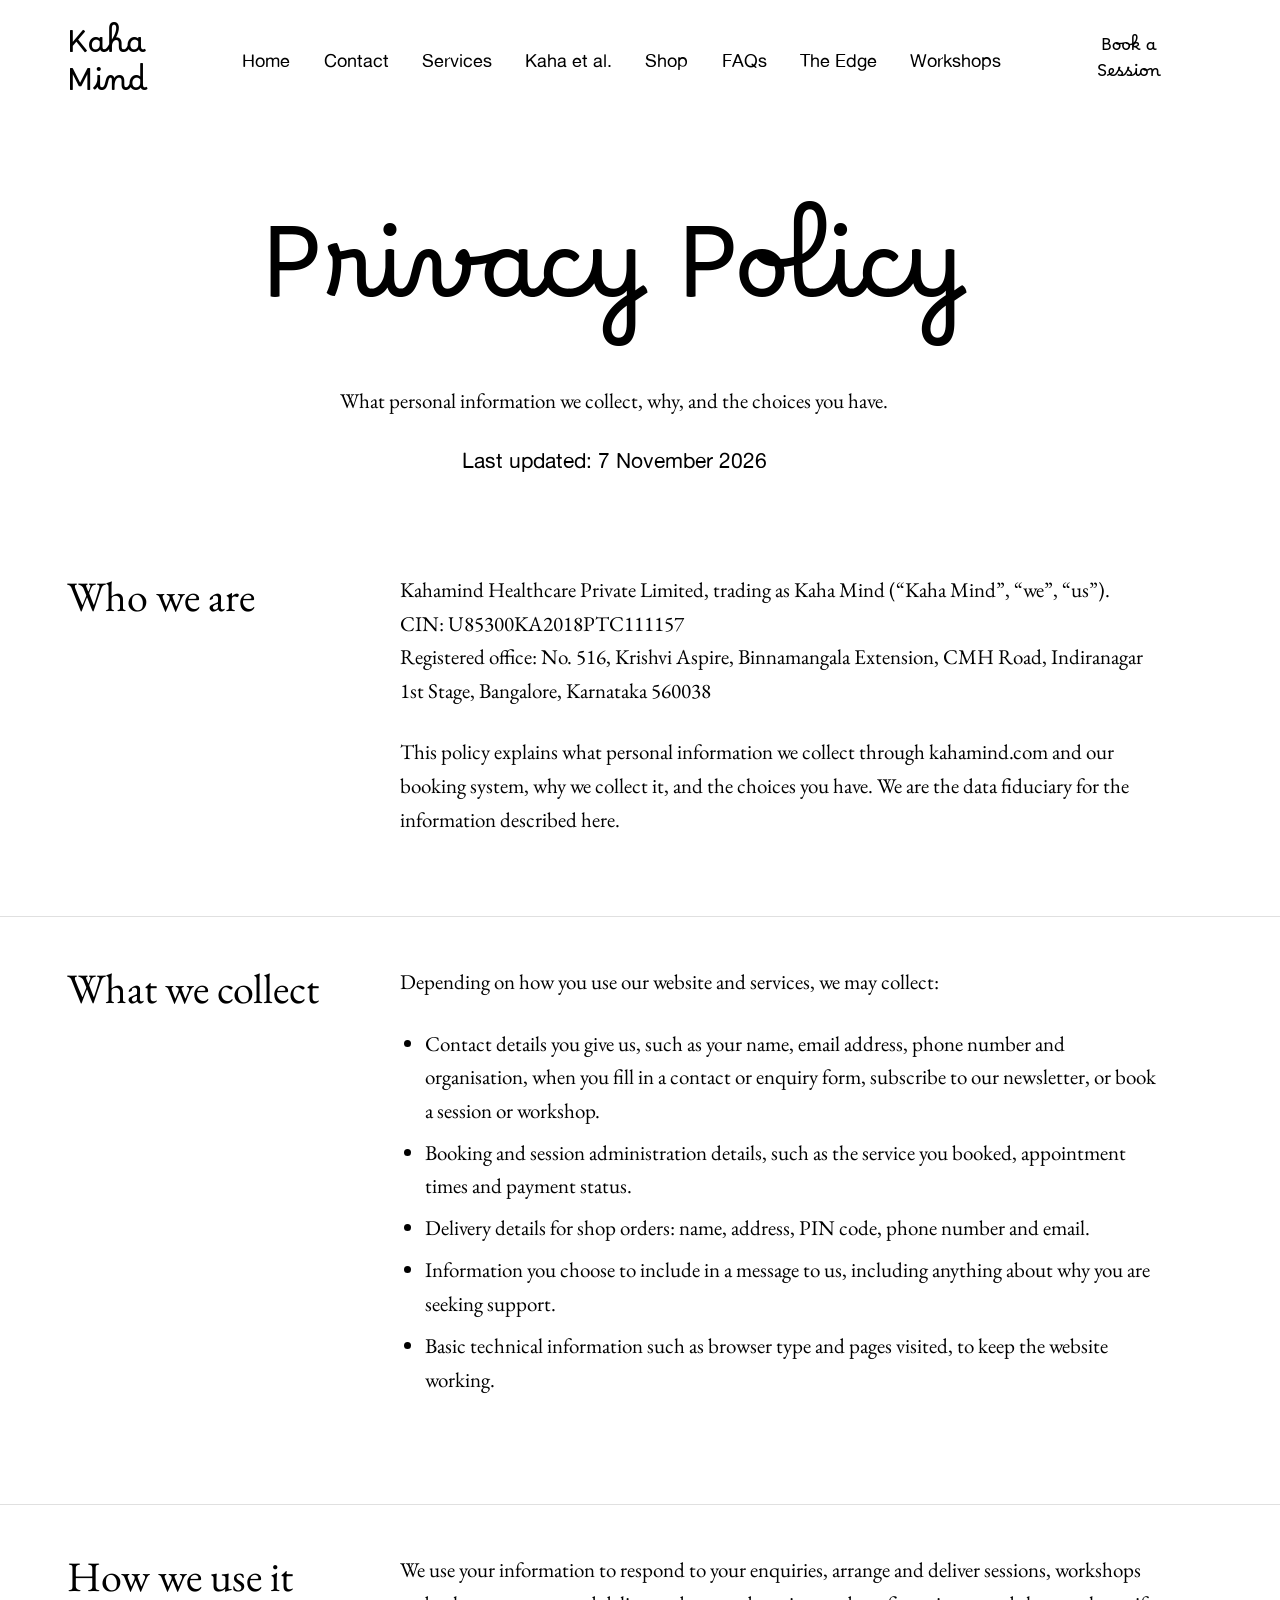
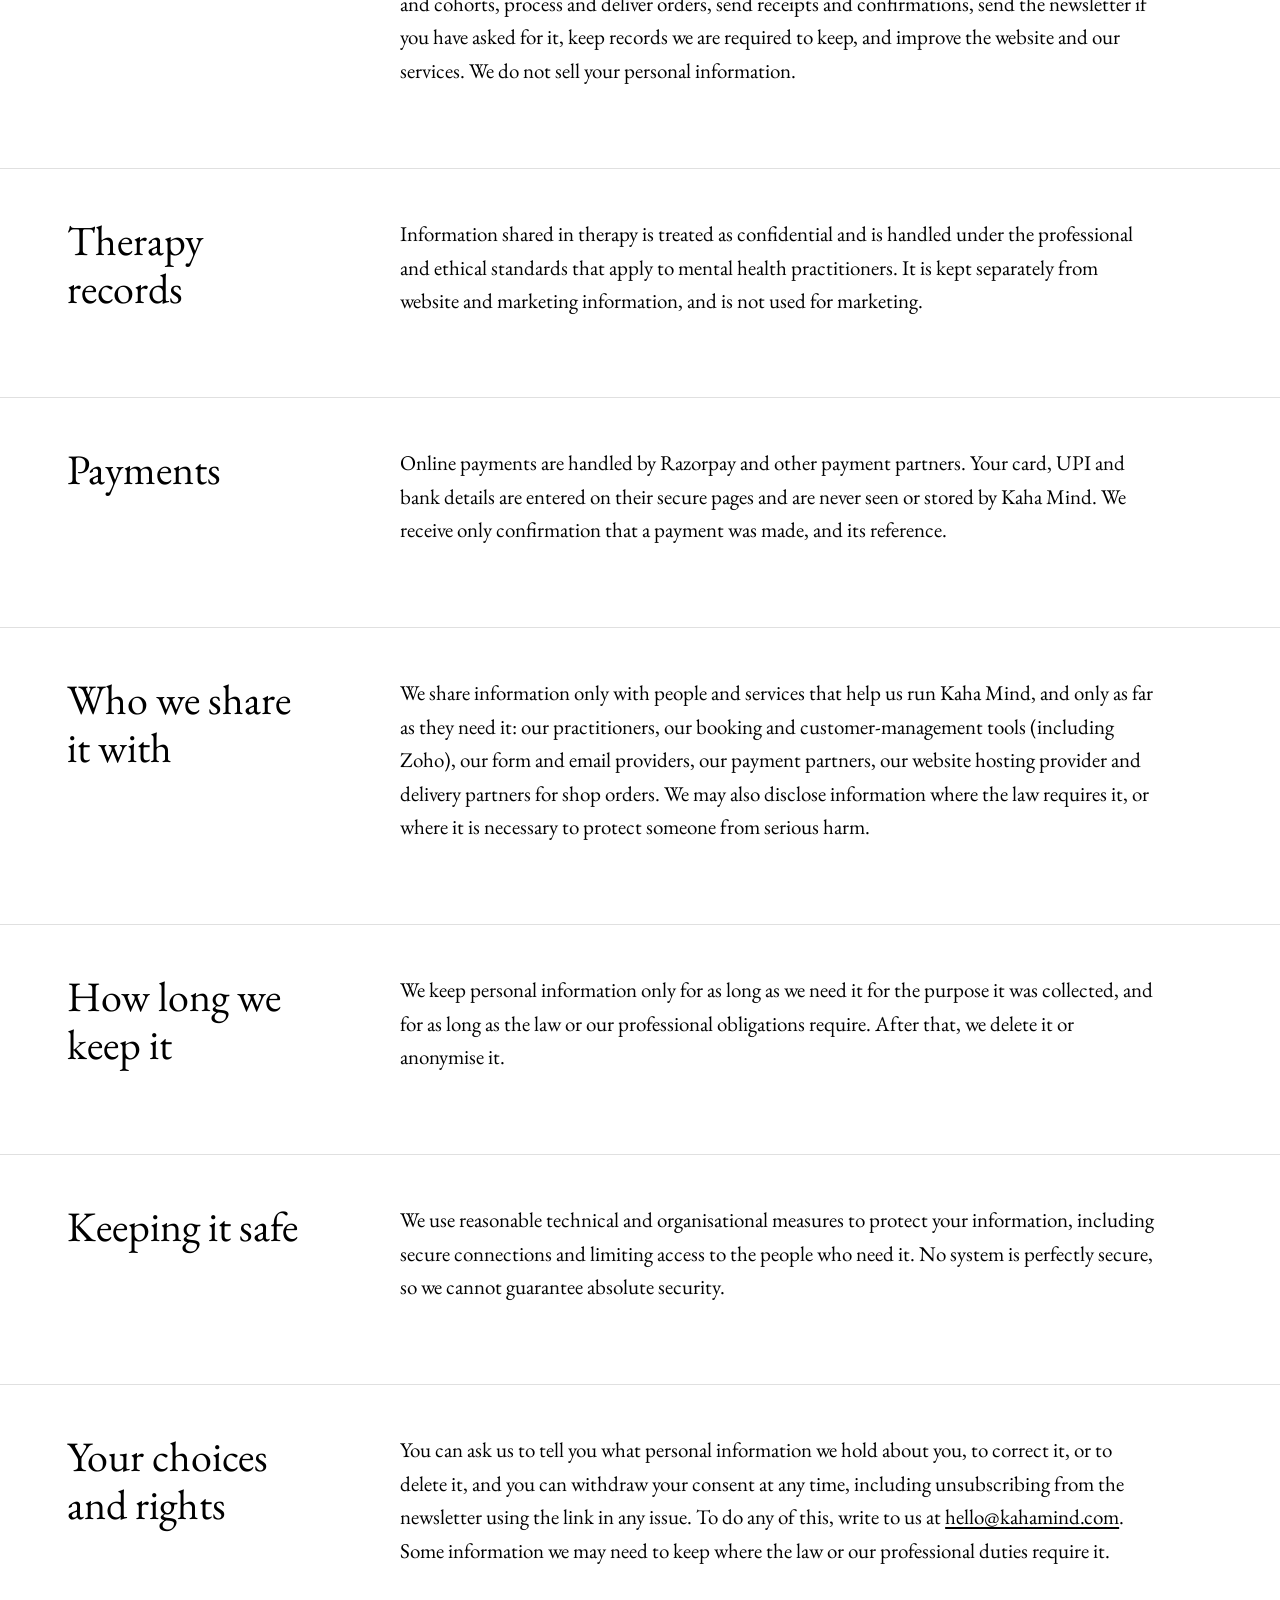
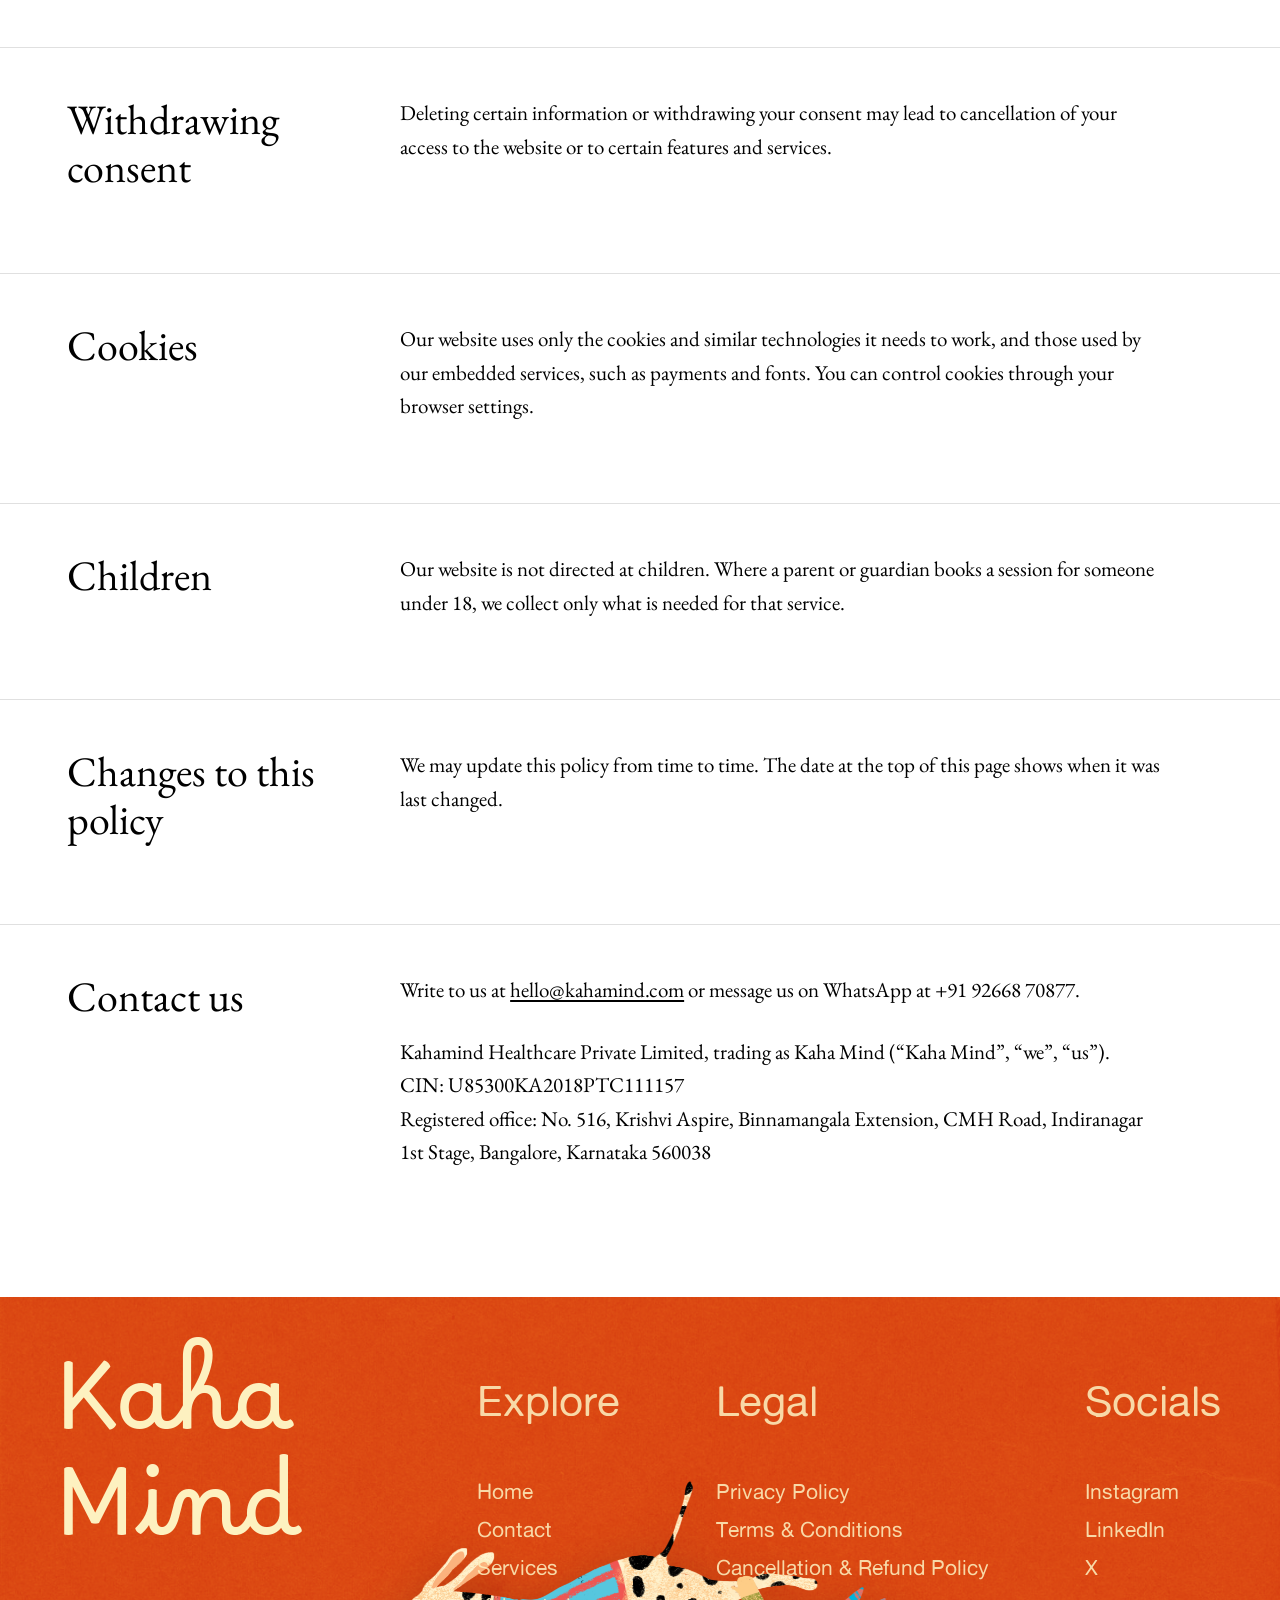
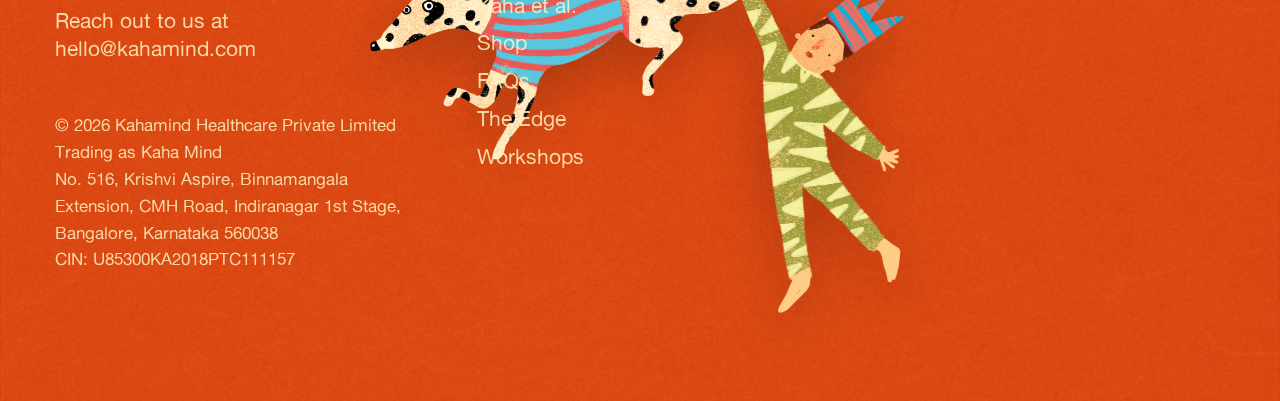
==== privacy-policy.html @ 148a232e "Add files via upload" ====
<!DOCTYPE html>
<html lang="en">
<head>
<meta charset="UTF-8">
<meta name="viewport" content="width=device-width, initial-scale=1">
<title>Privacy Policy - Kaha Mind</title>
<link rel="preconnect" href="https://fonts.googleapis.com">
<link rel="preconnect" href="https://fonts.gstatic.com" crossorigin>
<link rel="stylesheet" href="https://fonts.googleapis.com/css2?family=Borel&family=EB+Garamond:wght@400;500&display=swap">
<link rel="stylesheet" href="styles.css?v=12">
<script>document.documentElement.className += " js";</script>
</head>
<body class="legal-page">

  <header class="home-header">
    <a href="index.html" class="home-logo" aria-label="Kaha Mind home">
      <span>Kaha</span><span>Mind</span>
    </a>

    <nav class="home-nav" aria-label="Main">
      <ul>
        <li><a href="index.html">Home</a></li>
        <li><a href="contact.html">Contact</a></li>
        <li><a href="services.html">Services</a></li>
        <li><a href="dossier.html">Kaha et al.</a></li>
        <li><a href="shop.html">Shop</a></li>
        <li><a href="faq.html">FAQs</a></li>
        <li><a href="edge.html">The Edge</a></li>
        <li><a href="workshops.html">Workshops</a></li>
      </ul>
    </nav>

    <a class="book-btn" href="contact.html">Book a<br>Session</a>

    <button class="menu-toggle home-menu-toggle" type="button" id="menu-toggle"
            aria-label="Open menu" aria-expanded="false" aria-controls="mobile-nav">
      <span></span><span></span><span></span>
    </button>
  </header>

  <nav class="mobile-nav" id="mobile-nav" aria-label="Main">
    <ul>
      <li><a href="index.html">Home</a></li>
      <li><a href="contact.html">Contact</a></li>
      <li><a href="services.html">Services</a></li>
      <li><a href="dossier.html">Kaha et al.</a></li>
      <li><a href="shop.html">Shop</a></li>
      <li><a href="faq.html">FAQs</a></li>
      <li><a href="edge.html">The Edge</a></li>
      <li><a href="workshops.html">Workshops</a></li>
    </ul>
  </nav>

  <main>

    <section class="page-hero">
      <h1 class="page-title" data-reveal>Privacy Policy</h1>
      <p class="page-lede" data-reveal>What personal information we collect, why, and the choices you have.</p>
      <p class="legal-updated" data-reveal>Last updated: 7 November 2026</p>
    </section>

    <section class="faq-list">

    <article class="faq-entry" data-reveal>
      <h2 class="faq-question">Who we are</h2>
      <div class="faq-answer">
        <p>Kahamind Healthcare Private Limited, trading as Kaha Mind (&ldquo;Kaha Mind&rdquo;, &ldquo;we&rdquo;, &ldquo;us&rdquo;).<br>CIN: U85300KA2018PTC111157<br>Registered office: No. 516, Krishvi Aspire, Binnamangala Extension, CMH Road, Indiranagar 1st Stage, Bangalore, Karnataka 560038</p>
        <p>This policy explains what personal information we collect through kahamind.com and our booking system, why we collect it, and the choices you have. We are the data fiduciary for the information described here.</p>
      </div>
    </article>

    <article class="faq-entry" data-reveal>
      <h2 class="faq-question">What we collect</h2>
      <div class="faq-answer">
        <p>Depending on how you use our website and services, we may collect:</p>
        <ul>
          <li>Contact details you give us, such as your name, email address, phone number and organisation, when you fill in a contact or enquiry form, subscribe to our newsletter, or book a session or workshop.</li>
          <li>Booking and session administration details, such as the service you booked, appointment times and payment status.</li>
          <li>Delivery details for shop orders: name, address, PIN code, phone number and email.</li>
          <li>Information you choose to include in a message to us, including anything about why you are seeking support.</li>
          <li>Basic technical information such as browser type and pages visited, to keep the website working.</li>
        </ul>
      </div>
    </article>

    <article class="faq-entry" data-reveal>
      <h2 class="faq-question">How we use it</h2>
      <div class="faq-answer">
        <p>We use your information to respond to your enquiries, arrange and deliver sessions, workshops and cohorts, process and deliver orders, send receipts and confirmations, send the newsletter if you have asked for it, keep records we are required to keep, and improve the website and our services. We do not sell your personal information.</p>
      </div>
    </article>

    <article class="faq-entry" data-reveal>
      <h2 class="faq-question">Therapy records</h2>
      <div class="faq-answer">
        <p>Information shared in therapy is treated as confidential and is handled under the professional and ethical standards that apply to mental health practitioners. It is kept separately from website and marketing information, and is not used for marketing.</p>
      </div>
    </article>

    <article class="faq-entry" data-reveal>
      <h2 class="faq-question">Payments</h2>
      <div class="faq-answer">
        <p>Online payments are handled by Razorpay and other payment partners. Your card, UPI and bank details are entered on their secure pages and are never seen or stored by Kaha Mind. We receive only confirmation that a payment was made, and its reference.</p>
      </div>
    </article>

    <article class="faq-entry" data-reveal>
      <h2 class="faq-question">Who we share it with</h2>
      <div class="faq-answer">
        <p>We share information only with people and services that help us run Kaha Mind, and only as far as they need it: our practitioners, our booking and customer-management tools (including Zoho), our form and email providers, our payment partners, our website hosting provider and delivery partners for shop orders. We may also disclose information where the law requires it, or where it is necessary to protect someone from serious harm.</p>
      </div>
    </article>

    <article class="faq-entry" data-reveal>
      <h2 class="faq-question">How long we keep it</h2>
      <div class="faq-answer">
        <p>We keep personal information only for as long as we need it for the purpose it was collected, and for as long as the law or our professional obligations require. After that, we delete it or anonymise it.</p>
      </div>
    </article>

    <article class="faq-entry" data-reveal>
      <h2 class="faq-question">Keeping it safe</h2>
      <div class="faq-answer">
        <p>We use reasonable technical and organisational measures to protect your information, including secure connections and limiting access to the people who need it. No system is perfectly secure, so we cannot guarantee absolute security.</p>
      </div>
    </article>

    <article class="faq-entry" data-reveal>
      <h2 class="faq-question">Your choices and rights</h2>
      <div class="faq-answer">
        <p>You can ask us to tell you what personal information we hold about you, to correct it, or to delete it, and you can withdraw your consent at any time, including unsubscribing from the newsletter using the link in any issue. To do any of this, write to us at <a href="mailto:hello@kahamind.com">hello@kahamind.com</a>. Some information we may need to keep where the law or our professional duties require it.</p>
      </div>
    </article>

    <article class="faq-entry" data-reveal>
      <h2 class="faq-question">Withdrawing consent</h2>
      <div class="faq-answer">
        <p>Deleting certain information or withdrawing your consent may lead to cancellation of your access to the website or to certain features and services.</p>
      </div>
    </article>

    <article class="faq-entry" data-reveal>
      <h2 class="faq-question">Cookies</h2>
      <div class="faq-answer">
        <p>Our website uses only the cookies and similar technologies it needs to work, and those used by our embedded services, such as payments and fonts. You can control cookies through your browser settings.</p>
      </div>
    </article>

    <article class="faq-entry" data-reveal>
      <h2 class="faq-question">Children</h2>
      <div class="faq-answer">
        <p>Our website is not directed at children. Where a parent or guardian books a session for someone under 18, we collect only what is needed for that service.</p>
      </div>
    </article>

    <article class="faq-entry" data-reveal>
      <h2 class="faq-question">Changes to this policy</h2>
      <div class="faq-answer">
        <p>We may update this policy from time to time. The date at the top of this page shows when it was last changed.</p>
      </div>
    </article>

    <article class="faq-entry" data-reveal>
      <h2 class="faq-question">Contact us</h2>
      <div class="faq-answer">
        <p>Write to us at <a href="mailto:hello@kahamind.com">hello@kahamind.com</a> or message us on WhatsApp at +91 92668 70877.</p>
        <p>Kahamind Healthcare Private Limited, trading as Kaha Mind (&ldquo;Kaha Mind&rdquo;, &ldquo;we&rdquo;, &ldquo;us&rdquo;).<br>CIN: U85300KA2018PTC111157<br>Registered office: No. 516, Krishvi Aspire, Binnamangala Extension, CMH Road, Indiranagar 1st Stage, Bangalore, Karnataka 560038</p>
      </div>
    </article>

    </section>

  </main>

  <footer class="site-footer home-footer">
    <div class="footer-brand">
      <p class="footer-wordmark" data-reveal>
        <span>Kaha</span>
        <span>Mind</span>
      </p>
      <p class="footer-contact" data-reveal>Reach out to us at<br><a href="mailto:hello@kahamind.com">hello@kahamind.com</a></p>
      <p class="footer-legal" data-reveal>
        &copy; 2026 Kahamind Healthcare Private Limited<br>
        Trading as Kaha Mind<br>
        No. 516, Krishvi Aspire, Binnamangala Extension, CMH Road, Indiranagar 1st Stage, Bangalore, Karnataka 560038<br>
        CIN: U85300KA2018PTC111157
      </p>
    </div>

    <img class="art footer-art" id="footer-art" src="art_11.png" alt="" aria-hidden="true">

    <nav class="footer-links" aria-label="Footer">
      <div class="footer-col" data-reveal>
        <h2>Explore</h2>
        <ul>
          <li><a href="index.html">Home</a></li>
          <li><a href="contact.html">Contact</a></li>
          <li><a href="services.html">Services</a></li>
          <li><a href="dossier.html">Kaha et al.</a></li>
          <li><a href="shop.html">Shop</a></li>
          <li><a href="faq.html">FAQs</a></li>
          <li><a href="edge.html">The Edge</a></li>
          <li><a href="workshops.html">Workshops</a></li>
        </ul>
      </div>

      <div class="footer-col" data-reveal>
        <h2>Legal</h2>
        <ul>
          <li><a href="privacy-policy.html">Privacy Policy</a></li>
          <li><a href="terms-and-conditions.html">Terms &amp; Conditions</a></li>
          <li><a href="cancellation-and-refund-policy.html">Cancellation &amp; Refund Policy</a></li>
        </ul>
      </div>

      <div class="footer-col" data-reveal>
        <h2>Socials</h2>
        <ul>
          <li><a href="https://www.instagram.com/kaha.mind/" target="_blank" rel="noopener">Instagram</a></li>
          <li><a href="https://linkedin.com/" target="_blank" rel="noopener">LinkedIn</a></li>
          <li><a href="https://x.com/kahamind" target="_blank" rel="noopener">X</a></li>
        </ul>
      </div>
    </nav>
  </footer>

  <script>
    /* mobile menu */
    (function () {
      var toggle = document.getElementById("menu-toggle");
      var panel = document.getElementById("mobile-nav");
      if (!toggle || !panel) return;

      function setOpen(open) {
        document.body.classList.toggle("nav-open", open);
        toggle.setAttribute("aria-expanded", open ? "true" : "false");
        toggle.setAttribute("aria-label", open ? "Close menu" : "Open menu");
      }

      toggle.addEventListener("click", function (e) {
        e.stopPropagation();
        setOpen(!document.body.classList.contains("nav-open"));
      });

      document.addEventListener("click", function (e) {
        if (document.body.classList.contains("nav-open") &&
            !panel.contains(e.target) && !toggle.contains(e.target)) setOpen(false);
      });

      document.addEventListener("keydown", function (e) {
        if (e.key === "Escape") setOpen(false);
      });

      panel.addEventListener("click", function (e) {
        if (e.target.closest("a")) setOpen(false);
      });
    })();
  </script>

  <script>
    /* the footer piece: draggable inside the footer */
    (function () {
      var el = document.getElementById("footer-art");
      var bounds = document.querySelector(".home-footer");
      if (!el || !bounds) return;

      var dragging = false;
      var startX = 0, startY = 0, offX = 0, offY = 0;

      function clamp(v, min, max) { return v < min ? min : (v > max ? max : v); }

      function down(e) {
        dragging = true;
        el.style.setProperty("--tilt", ((Math.random() * 14) - 7).toFixed(1) + "deg");
        el.classList.add("is-held");
        el.style.zIndex = 50;
        var p = e.touches ? e.touches[0] : e;
        startX = p.clientX; startY = p.clientY;
        offX = parseFloat(el.dataset.dx || 0);
        offY = parseFloat(el.dataset.dy || 0);
        if (e.cancelable) e.preventDefault();
      }

      function move(e) {
        if (!dragging) return;
        var p = e.touches ? e.touches[0] : e;
        var b = bounds.getBoundingClientRect();
        var r = el.getBoundingClientRect();
        var dx = offX + (p.clientX - startX);
        var dy = offY + (p.clientY - startY);
        var curDx = parseFloat(el.dataset.dx || 0);
        var curDy = parseFloat(el.dataset.dy || 0);
        var homeLeft = r.left - curDx;
        var homeTop = r.top - curDy;
        dx = clamp(dx, b.left - homeLeft, b.right - r.width - homeLeft);
        dy = clamp(dy, b.top - homeTop, b.bottom - r.height - homeTop);
        el.dataset.dx = dx; el.dataset.dy = dy;
        el.style.left = dx + "px"; el.style.top = dy + "px";
        if (e.cancelable) e.preventDefault();
      }

      function up() {
        if (!dragging) return;
        dragging = false;
        el.classList.remove("is-held");
        el.style.setProperty("--tilt", "0deg");
      }

      el.addEventListener("mousedown", down);
      window.addEventListener("mousemove", move);
      window.addEventListener("mouseup", up);
      el.addEventListener("touchstart", down, { passive: false });
      window.addEventListener("touchmove", move, { passive: false });
      window.addEventListener("touchend", up);
      el.addEventListener("dragstart", function (e) { e.preventDefault(); });
    })();
  </script>

  <script>
    /* the page fades up once, on open */
    (function () {
      function open() { document.body.classList.add("is-loaded"); }
      if (document.readyState === "complete") open();
      else window.addEventListener("load", open);
      setTimeout(open, 1200);
    })();
  </script>

  <script>
    (function () {
      var items = document.querySelectorAll("[data-reveal]");
      if (!("IntersectionObserver" in window)) {
        for (var j = 0; j < items.length; j++) items[j].classList.add("is-visible");
        return;
      }
      var observer = new IntersectionObserver(function (entries) {
        var batch = 0;
        entries.forEach(function (entry) {
          if (!entry.isIntersecting) return;
          entry.target.style.transitionDelay = (batch * 90) + "ms";
          entry.target.classList.add("is-visible");
          observer.unobserve(entry.target);
          batch++;
        });
      }, { threshold: 0.12, rootMargin: "0px 0px -8% 0px" });
      items.forEach(function (el) { observer.observe(el); });
    })();
  </script>
</body>
</html>
---- styles.css ----
/* ============================================================
   Kaha Mind , sitewide styles

   Type
     pd-kakabus  , the Kaha wordmark (the logo) only
     EB Garamond , everything else, headings included

   Contents
     1. Tokens (type scale + spacing scale)
     2. Base
     3. Scroll reveal
     4. Header + dropdown nav
     5. Home , hero, plane field, red intro band
     6. Shared pill button
     7. Services page
     8. Footer
     9. Responsive (scale overrides)
   ============================================================ */

@font-face {
  font-family: "Alte Haas Grotesk";
  src: url("fonts/AlteHaasGrotesk-Regular.ttf") format("truetype"),
       url("AlteHaasGrotesk-Regular.ttf") format("truetype");
  font-weight: 400;
  font-style: normal;
  font-display: swap;
}

@font-face {
  font-family: "EB Garamond Local";
  src: url("fonts/EBGaramond-Regular.ttf") format("truetype"),
       url("EBGaramond-Regular.ttf") format("truetype");
  font-weight: 400;
  font-style: normal;
  font-display: swap;
}

/* ------------------------------------------------------------
   1. Tokens
   Every size on the site comes from this scale. Change it here
   and the whole site moves together.
   ------------------------------------------------------------ */

:root {
  /* colour */
  --ink: #000000;
  --paper: #ffffff;
  --deep-teal: #14313f;
  --signal-red: #cf2318;

  /* families */
  --script: "pd-kakabus", cursive;
  --body: "EB Garamond", "EB Garamond Local", Georgia, "Times New Roman", serif;

  /* the footer and the loading counter are set in the grotesk */
  --sans: "Alte Haas Grotesk", "Helvetica Neue", Arial, sans-serif;

  /* type scale */
  --fs-display: 62px;   /* the main page heading                */
  --fs-h1: 96px;         /* the Kaha wordmark                    */
  --fs-h2: 42px;         /* section headings                     */
  --fs-h3: 27px;         /* sub headings                         */
  --fs-lead: 21px;       /* matches body                         */
  --fs-body: 21px;       /* ALL running text, everywhere         */
  --fs-small: 17px;      /* eyebrows, captions, pills only       */
  --fs-nav: 21px;        /* footer links, pills, tabs            */

  /* the header navigation keeps its own size: raising the body
     text should not push these links around */
  --fs-topnav: 18px;

  /* line heights */
  --lh-tight: 1.05;
  --lh-heading: 1.15;
  --lh-body: 1.55;

  /* spacing scale */
  --space-xs: 10px;
  --space-sm: 18px;
  --space-md: 28px;
  --space-lg: 48px;
  --space-xl: 80px;
  --space-2xl: 128px;

  /* horizontal rhythm of the page */
  --edge-left: 5.2%;
  --edge-right: 9.3%;

  /* comfortable measure for running text */
  --measure: 36em;

  /* paper grain reused across the coloured bands */
  --grain: url("data:image/svg+xml;utf8,<svg xmlns='http://www.w3.org/2000/svg' width='160' height='160'><filter id='n'><feTurbulence type='fractalNoise' baseFrequency='0.85' numOctaves='3'/></filter><rect width='160' height='160' filter='url(%23n)' opacity='0.5'/></svg>");
}

/* ------------------------------------------------------------
   2. Base
   ------------------------------------------------------------ */

*,
*::before,
*::after { box-sizing: border-box; }

html {
  -webkit-text-size-adjust: 100%;
  overflow-x: hidden;
}

body {
  margin: 0;
  overflow-x: hidden;
  background: var(--paper);
  color: var(--ink);
  font-family: var(--body);
  font-size: var(--fs-body);
  line-height: var(--lh-body);
  -webkit-font-smoothing: antialiased;
}

img { display: block; max-width: 100%; }

a { color: inherit; text-decoration: none; }

:focus-visible {
  outline: 2px solid currentColor;
  outline-offset: 3px;
}

/* every heading is EB Garamond unless it opts into the
   script face , only the wordmark and the page title do */
h1, h2, h3 {
  font-family: var(--body);
  font-weight: 400;
  line-height: var(--lh-heading);
}

p { margin: 0 0 var(--space-md); }
p:last-child { margin-bottom: 0; }

/* ------------------------------------------------------------
   3. Scroll reveal
   ------------------------------------------------------------ */

.js [data-reveal] {
  opacity: 0;
  transform: translateY(28px);
  will-change: opacity, transform;
  transition:
    opacity 0.9s cubic-bezier(0.22, 0.61, 0.36, 1),
    transform 0.9s cubic-bezier(0.22, 0.61, 0.36, 1);
}

.js [data-reveal].is-visible {
  opacity: 1;
  transform: none;
}

/* ------------------------------------------------------------
   4. Header + dropdown nav
   ------------------------------------------------------------ */

.site-header {
  position: relative;
  z-index: 20;
  display: flex;
  align-items: flex-start;
  justify-content: space-between;
  padding: 30px 58px 0 44px;
}

.logo-mark {
  font-family: var(--script);
  font-size: 46px;
  line-height: 1;
  letter-spacing: 0.01em;
}

.nav-cluster {
  position: relative;
  display: flex;
  justify-content: flex-end;
}

.menu-toggle {
  /* THE TWO NUMBERS THE CROSS IS BUILT FROM.

     The bars fold into an X by sliding the top and bottom ones onto
     the middle one and turning them. For the X to come out
     symmetrical, that slide has to be exactly the distance between
     one bar and the next: the height of a bar plus the gap under
     it. Keeping both as variables means the slide below works
     itself out from them, so changing the burger's proportions can
     never knock the X crooked again. */
  --bar-h: 2.5px;
  --bar-gap: 7px;

  width: 34px;
  padding: 10px 0;
  margin-top: 6px;
  min-height: 44px;
  border: 0;
  background: none;
  cursor: pointer;
  display: flex;
  flex-direction: column;
  gap: var(--bar-gap);
}

.menu-toggle span {
  display: block;
  height: var(--bar-h);
  background: var(--ink);
  border-radius: 2px;
  transition: transform 0.28s ease, opacity 0.18s ease;
}

/* three bars fold into a cross while the menu is open.
   The slide is worked out from the bar height and gap rather than
   typed in, so the two strokes always meet at their middles. */
.nav-cluster.is-open .menu-toggle span:nth-child(1) {
  transform: translateY(calc(var(--bar-h) + var(--bar-gap))) rotate(45deg);
}
.nav-cluster.is-open .menu-toggle span:nth-child(2) {
  /* The middle bar has to vanish for the X to be clean. Fading it
     out is not enough on its own: if a browser ignores the fade for
     any reason the bar is still full width, and because the two
     crossed strokes only cover the middle of it, its two rounded
     ends stay visible either side of the X as a pair of dots.
     Squeezing its width to nothing as well leaves nothing that can
     show through, whatever happens to the fade. */
  opacity: 0;
  transform: scaleX(0);
}
.nav-cluster.is-open .menu-toggle span:nth-child(3) {
  transform: translateY(calc(-1 * (var(--bar-h) + var(--bar-gap)))) rotate(-45deg);
}

/* the dropdown itself , frosted glass rather than a solid card */
.site-nav {
  position: absolute;
  top: calc(100% + 18px);
  right: 0;
  min-width: 244px;
  max-width: calc(100vw - 32px);
  padding: var(--space-md) 34px;

  background: rgba(255, 255, 255, 0.42);
  border: 1px solid rgba(0, 0, 0, 0.14);
  border-radius: 28px;
  box-shadow: 0 18px 44px rgba(0, 0, 0, 0.10);
  -webkit-backdrop-filter: blur(18px) saturate(150%);
  backdrop-filter: blur(18px) saturate(150%);

  opacity: 0;
  visibility: hidden;
  transform: translateY(-10px) scale(0.96);
  transform-origin: top right;
  transition:
    opacity 0.24s ease,
    transform 0.28s cubic-bezier(0.22, 0.61, 0.36, 1),
    visibility 0s linear 0.28s;
}

/* browsers without backdrop-filter get a little more opacity
   so the links stay readable over whatever sits behind */
@supports not ((-webkit-backdrop-filter: blur(1px)) or (backdrop-filter: blur(1px))) {
  .site-nav { background: rgba(255, 255, 255, 0.82); }
}

.nav-cluster.is-open .site-nav {
  opacity: 1;
  visibility: visible;
  transform: translateY(0) scale(1);
  transition-delay: 0s;
}

.site-nav ul {
  margin: 0;
  padding: 0;
  list-style: none;
}

.site-nav li {
  font-size: var(--fs-topnav);
  line-height: 1.9;
}

.site-nav a {
  display: block;
  transition: opacity 0.18s ease;
}

.site-nav a:hover,
.site-nav a:focus-visible { opacity: 0.55; }

/* the page you're already on */
.site-nav a[aria-current="page"] {
  position: relative;
  display: inline-block;
}
.site-nav a[aria-current="page"]::after {
  content: "";
  position: absolute;
  left: 0;
  right: 0;
  bottom: 6px;
  height: 1.5px;
  background: currentColor;
}

/* ------------------------------------------------------------
   5. Home , hero, plane field, red intro band
   ------------------------------------------------------------ */

.hero {
  margin-top: -6px;
  position: relative;
  overflow: hidden;
}

/* paper planes drift inside this layer and never spill out of it.
   sits above the wordmark and the crowd, so nothing hides them. */
.plane-field {
  position: absolute;
  inset: 0;
  overflow: hidden;
  pointer-events: none;
  z-index: 3;
}

.plane {
  position: absolute;
  top: 0;
  left: 0;
  height: auto;
  transform-origin: 50% 50%;
  will-change: transform, opacity;
  backface-visibility: hidden;

  /* the flock fades in with everything else on the page */
  opacity: 0;
  transition: opacity 0.9s cubic-bezier(0.22, 0.61, 0.36, 1);
}

.plane-field.is-visible .plane { opacity: 1; }

/* the wordmark keeps the script face , it's the logo, not a heading */
.wordmark {
  position: relative;
  z-index: 2;
  margin: 0;
  text-align: center;
  font-family: var(--script);
  display: flex;
  flex-direction: column;
  align-items: center;
}

.wordmark-kaha {
  font-size: var(--fs-h1);
  line-height: 1;
}

.wordmark-mind {
  font-size: calc(var(--fs-h1) * 0.53);
  line-height: 1;
  margin-top: 4px;
}

.hero-crowd {
  position: relative;
  z-index: 2;
  width: 100%;
  height: auto;
  margin-top: 6px;
  margin-bottom: -1px;   /* sits flush on the red band below */
}

/* ------------------------------------------------------------
   6. Shared pill button
   ------------------------------------------------------------ */

.pill {
  display: inline-block;
  border: 1px solid currentColor;
  border-radius: 999px;
  padding: 6px 20px 7px;
  font-size: var(--fs-small);
  line-height: 1.2;
  white-space: nowrap;
  transition: background-color 0.2s ease, color 0.2s ease;
}

.pill-lg {
  font-size: var(--fs-nav);
  padding: 10px 30px 12px;
}

/* on white */
.pill:hover,
.pill:focus-visible {
  background: var(--ink);
  color: var(--paper);
}

/* on red */
.intro .pill:hover,
.intro .pill:focus-visible,
/* ------------------------------------------------------------
   7. Services page
   ------------------------------------------------------------ */

/* Space under the header, so an illustration can sit between the
   navigation and the page title. */
.page-hero {
  padding: var(--space-2xl) var(--edge-right) var(--space-2xl) var(--edge-left);
  text-align: center;
}

/* the contact page runs tighter below the title */
.contact-page .page-hero { padding-bottom: var(--space-lg); }

/* the issue rail follows straight on from the description */
.dossier-page .page-hero { padding-bottom: var(--space-lg); }

/* these two pages carry no illustration above the title, so they sit
   higher under the navigation */
.dossier-page .page-hero,
.shop-page .page-hero { padding-top: var(--space-xl); }

/* ------------------------------------------------------------
   The illustration above a page title.

   >>> TO RESIZE IT, CHANGE THE ONE VALUE BELOW. <<<
   It is the width of the artwork; the height follows.
   ------------------------------------------------------------ */
.page-art {
  --page-art-size: 210px;

  /* >>> the gap between the artwork and the title below it <<< */
  --page-art-gap: var(--space-xl);

  display: block;
  width: var(--page-art-size);
  height: auto;
  margin: 0 auto var(--page-art-gap);

  /* turns on the spot, the same way a collage piece does while held */
  transform-origin: 50% 50%;
  animation: page-art-spin 7s linear infinite;
}

/* the reveal animates transform too, so exempt this one: it only
   needs to fade, or the spin is overwritten */
.js .page-art[data-reveal] { transform: none; }

@keyframes page-art-spin {
  from { transform: perspective(700px) rotateY(0deg); }
  to   { transform: perspective(700px) rotateY(360deg); }
}

/* the cat reads larger than the other pieces at a shared width,
   so the shop gets its own size. >>> EDIT THIS ONE <<< */
.shop-page .page-art { --page-art-size: 150px; }

@media (max-width: 1024px) {
  .shop-page .page-art { --page-art-size: 120px; }
}

@media (max-width: 640px) {
  .shop-page .page-art { --page-art-size: 100px; }
}

.page-title {
  margin: 0;
  font-family: var(--script-logo);   /* Borel */
  font-size: var(--fs-display);
  line-height: 1.25;                 /* Borel has tall ascenders and
                                        descenders, so it needs more
                                        room than a grotesk */
}

.page-lede {
  max-width: 34em;
  margin: var(--space-md) auto 0;
  font-size: var(--fs-lead);
  line-height: 1.5;
}

/* a titled block of running copy: heading left, text right */
.service-block {
  display: grid;
  grid-template-columns: 380fr 800fr;
  gap: 64px;
  padding: 0 var(--edge-right) var(--space-2xl) var(--edge-left);
}

.service-head {
  position: sticky;
  top: var(--space-lg);
  align-self: start;
}

/* anything following the red band gets a clear run of white space
   before it starts, so the band reads as a break in the page */
.service-head h2 {
  margin: 0;
  font-size: var(--fs-h2);
}

.service-body p {
  max-width: var(--measure);
}

.service-body .lead {
  font-size: var(--fs-lead);
  line-height: 1.32;
  margin-bottom: var(--space-md);
}

.band-inner { position: relative; }

.band-title {
  margin: 0 0 var(--space-lg);
  font-size: var(--fs-h2);
}

.offer-grid {
  display: grid;
  grid-template-columns: repeat(2, minmax(0, 1fr));
  gap: var(--space-xl) 64px;
  align-items: start;
}

.offer h3 {
  margin: 0 0 var(--space-sm);
  font-size: var(--fs-h3);
}

.offer p { max-width: var(--measure); }

.edge-section-body p,
.edge-section-body .edge-list { max-width: 60em; }

/* the aside sits under both cards, boxed like an oversized pill */
.offer-note {
  grid-column: 1 / -1;
  border: 1px solid rgba(0, 0, 0, 0.45);
  border-radius: 28px;
  padding: var(--space-md) 36px;
}

.offer-note p {
  font-size: var(--fs-small);
  line-height: 1.6;
  max-width: 52em;
}

.band-actions {
  display: flex;
  gap: var(--space-xs);
  margin-top: var(--space-xl);
}

/* closing call to action */
.page-cta {
  padding: 0 var(--edge-right) var(--space-2xl) var(--edge-left);
  text-align: center;
}

.cta-line {
  margin: 0 auto var(--space-lg);
  max-width: 16em;
  font-size: var(--fs-h2);
  line-height: var(--lh-heading);
}

.cta-actions {
  display: flex;
  justify-content: center;
  flex-wrap: wrap;
  gap: var(--space-xs);
}


/* ---------- services: the offer block, no longer a red band ---------- */

.offer-section {
  position: relative;
  padding: 0 var(--edge-right) var(--space-2xl) var(--edge-left);
}

/* the For Individuals block sits directly above it, so it needs
   less room underneath than a block followed by a new section */
.service-block.tight-bottom {
  padding-bottom: var(--space-lg);
}

.offer-section .band-title { margin-bottom: var(--space-lg); }

.offer-section .offer-note {
  border-color: rgba(0, 0, 0, 0.45);
}

/* the P.S. box: text on the left, book button on the right */
.offer-section .offer-note {
  display: flex;
  align-items: center;
  justify-content: space-between;
  gap: var(--space-lg);
}

.offer-section .offer-note p { flex: 1 1 auto; }

.note-actions {
  display: flex;
  flex: 0 0 auto;
}

.offer-section .pill:hover,
.offer-section .pill:focus-visible {
  background: var(--ink);
  color: var(--paper);
}

/* ------------------------------------------------------------
   7b. Edge and Workshops
   Long pages, so the copy is set for reading: a comfortable
   measure, clear steps between sections, and headings that
   stay with their content.
   ------------------------------------------------------------ */

/* cohort switcher */
.tab-row {
  display: flex;
  justify-content: center;
  flex-wrap: wrap;
  gap: var(--space-xs);
  margin-top: var(--space-lg);
}

.tab {
  font-family: var(--body);
  font-size: var(--fs-nav);
  line-height: 1.2;
  color: inherit;
  background: transparent;
  border: 1px solid var(--ink);
  border-radius: 999px;
  padding: 10px 30px 12px;
  cursor: pointer;
  transition: background-color 0.2s ease, color 0.2s ease;
}

.tab:hover { background: rgba(0, 0, 0, 0.06); }

.tab.is-active {
  background: var(--ink);
  color: var(--paper);
}

.edge-panel { display: block; }
.edge-panel[hidden] { display: none; }

/* the opening paragraphs */
/* the intro runs the full width of the page, like the sections
   below it, rather than sitting in a narrow centred column */
.edge-intro {
  max-width: 1500px;
  margin: 0 auto var(--space-xl);
  padding: 0 var(--edge-right) var(--space-lg) var(--edge-left);
  border-bottom: 1px solid rgba(0, 0, 0, 0.12);
}

/* the opening paragraph is the widest thing on the page: set a
   size up, and allowed to run the whole measure */
.edge-intro > p:first-of-type {
  max-width: none;
  margin: 0 0 var(--space-lg);
  font-size: var(--fs-lead);
  line-height: 1.45;
}

/* the rest of the intro runs the full width too, so the Advanced
   and Undergraduate panels read as one wide opening rather than a
   wide first line above a narrow column */
.edge-intro > p:not(:first-of-type),
.edge-intro > ul {
  max-width: none;
  line-height: 1.6;
}

.edge-intro .lead {
  font-size: var(--fs-lead);
  line-height: 1.45;
}

.intro-centred {
  border-bottom: 0;
}

.intro-centred > p {
  text-align: center;
  max-width: 40em;
  margin-left: auto;
  margin-right: auto;
  font-size: var(--fs-lead);
  line-height: 1.5;
}

/* a section: heading on the left, content on the right */
.edge-section {
  display: grid;
  grid-template-columns: 300fr 900fr;
  gap: var(--space-xl);
  padding: var(--space-lg) var(--edge-right) var(--space-xl) var(--edge-left);
  border-top: 1px solid rgba(0, 0, 0, 0.12);
  max-width: 1500px;
  margin: 0 auto;
}

.edge-section:first-of-type { border-top: 0; }

.edge-section > h2 {
  margin: 0;
  font-size: var(--fs-h2);
  align-self: start;
  position: sticky;
  top: var(--space-lg);
}

/* a readable line length, rather than the full column width */
.edge-section-body { max-width: 44em; }

.edge-section-body p { line-height: 1.6; }

.edge-section-body h3 {
  margin: var(--space-lg) 0 var(--space-sm);
  font-size: var(--fs-h3);
}

.edge-section-body > h3:first-child { margin-top: 0; }

.edge-section-body a {
  text-decoration: underline;
  text-underline-offset: 3px;
  transition: opacity 0.2s ease;
}
.edge-section-body a:hover { opacity: 0.6; }

/* lists: roomier, and the label on each item stands out */
.edge-list {
  margin: 0 0 var(--space-md);
  padding-left: 1.3em;
}

.edge-list li {
  margin-bottom: var(--space-sm);
  line-height: 1.55;
  padding-left: 0.2em;
}

.edge-list li:last-child { margin-bottom: 0; }

.edge-list li::marker { opacity: 0.5; }

.edge-list strong,
.edge-section-body p strong {
  font-weight: 400;
  text-decoration: underline;
  text-underline-offset: 3px;
}

/* modules within a workshop */
.module {
  margin-bottom: var(--space-lg);
  padding-left: var(--space-md);
  border-left: 1px solid rgba(0, 0, 0, 0.18);
}

.module:last-child { margin-bottom: 0; }

.module h3 {
  margin: 0 0 var(--space-xs);
  font-size: var(--fs-h3);
}

.price-line {
  font-size: var(--fs-lead);
  line-height: 1.45;
}
.price-line strong { font-weight: 400; text-decoration: none; }

.edge-actions {
  display: flex;
  gap: var(--space-xs);
  margin-top: var(--space-md);
}

/* the apply button, sitting under each cohort's opening copy */
.edge-intro-actions {
  margin-top: var(--space-lg);
}

/* FAQs on the red band */
.edge-faq {
  margin-top: var(--space-lg);
  padding: var(--space-lg) var(--edge-right) var(--space-2xl) var(--edge-left);
  border-top: 1px solid rgba(0, 0, 0, 0.12);
  max-width: 1500px;
  margin-left: auto;
  margin-right: auto;
}

.faq-lede {
  font-size: var(--fs-lead);
  line-height: 1.45;
  margin-bottom: var(--space-lg);
  max-width: 44em;
}

.faq-item {
  max-width: 44em;
  padding: var(--space-md) 0;
  border-top: 1px solid rgba(0, 0, 0, 0.18);
}

.faq-item:last-of-type { border-bottom: 1px solid rgba(0, 0, 0, 0.18); }

.faq-item p { line-height: 1.6; }

.faq-q {
  font-size: var(--fs-h3);
  line-height: var(--lh-heading);
  margin-bottom: var(--space-sm);
}

.faq-outro {
  margin-top: var(--space-lg);
  max-width: 44em;
}

.edge-faq a {
  text-decoration: underline;
  text-underline-offset: 3px;
  transition: opacity 0.2s ease;
}
.edge-faq a:hover { opacity: 0.75; }

/* ------------------------------------------------------------
   7c. Contact page
   ------------------------------------------------------------ */

.contact-direct {
  padding: 0 var(--edge-right) var(--space-lg) var(--edge-left);
  color: var(--ink);
  text-align: center;
}

.contact-line {
  font-size: var(--fs-lead);
  line-height: 1.35;
  margin: 0 auto var(--space-xs);
  max-width: 24em;
}

.contact-line a {
  text-decoration: underline;
  text-underline-offset: 4px;
  transition: opacity 0.2s ease;
}
.contact-line a:hover { opacity: 0.75; }

.or-text {
  font-size: var(--fs-h3);
  letter-spacing: 0.2em;
  margin: var(--space-md) 0;
}

.contact-line-sub { font-size: var(--fs-body); }

.contact-form-section {
  width: min(760px, 88vw);   /* the same field width as the checkout */
  margin: 0 auto;
  padding: var(--space-lg) 0 calc(var(--space-2xl) + var(--space-xl));
}

.form-message {
  border: 1px solid currentColor;
  border-radius: 22px;
  padding: var(--space-sm) var(--space-md);
  margin-bottom: var(--space-lg);
  font-size: var(--fs-body);
  text-align: center;
}

.form-message.is-success { color: var(--deep-teal); }
.form-message.is-error { color: var(--signal-red); }
.form-message[hidden] { display: none; }

/* the honeypot must stay in the DOM but never be seen */
.botcheck {
  position: absolute;
  left: -9999px;
  opacity: 0;
  pointer-events: none;
}

.form-group { display: flex; flex-direction: column; }

.form-group label {
  font-size: var(--fs-small);
  line-height: 1.3;
  margin-bottom: var(--space-xs);
}

.form-group input,
.form-group select,
.form-group textarea {
  width: 100%;
  font-family: var(--body);
  font-size: var(--fs-body);
  line-height: 1.4;
  color: var(--ink);
  background: transparent;
  border: 1px solid var(--ink);
  border-radius: 18px;
  padding: 12px 18px;
  transition: border-color 0.2s ease, box-shadow 0.2s ease;
}

.form-group input:focus,
.form-group select:focus,
.form-group textarea:focus {
  outline: none;
  box-shadow: 0 0 0 1px var(--ink);
}

.form-group select {
  appearance: none;
  -webkit-appearance: none;
  cursor: pointer;
  padding-right: 44px;
  background-image: url("data:image/svg+xml,%3Csvg xmlns='http://www.w3.org/2000/svg' width='12' height='8' viewBox='0 0 12 8'%3E%3Cpath d='M1 1l5 5 5-5' stroke='%23000' stroke-width='1.5' fill='none' stroke-linecap='round'/%3E%3C/svg%3E");
  background-repeat: no-repeat;
  background-position: right 18px center;
}

.form-group textarea {
  resize: vertical;
  min-height: 120px;
  border-radius: 22px;
}

.form-actions {
  display: flex;
  justify-content: flex-end;
  margin-top: var(--space-lg);
}

/* rows of fields, matching the shop */
.contact-form .form-group,
.contact-form .form-row { margin-bottom: var(--space-md); }

.submit-btn {
  font-family: var(--body);
  cursor: pointer;
  background: transparent;
}

.submit-btn:disabled {
  opacity: 0.5;
  cursor: default;
}

/* modules within a workshop, each its own titled beat */
.module { margin-bottom: var(--space-lg); }
.module:last-child { margin-bottom: 0; }

.module h3 {
  margin: 0 0 var(--space-xs);
  font-size: var(--fs-h3);
}

/* ------------------------------------------------------------
   7d. FAQs page
   ------------------------------------------------------------ */

/* the rules run the full width of the page, so the list itself
   carries no side padding: each entry pads its own content instead */
.faq-list {
  padding: 0 0 var(--space-lg);
}

/* set like a section on the workshops page: question on the left,
   answer on the right, a hairline between each */
.faq-entry {
  display: grid;
  grid-template-columns: 300fr 900fr;
  gap: var(--space-xl);
  padding: var(--space-lg) var(--edge-right) var(--space-xl) var(--edge-left);
  border-top: 1px solid rgba(0, 0, 0, 0.12);
  max-width: 1500px;
  margin: 0 auto;
}

.faq-entry:first-child { border-top: 0; }

.faq-question {
  margin: 0;
  font-size: var(--fs-h2);
  align-self: start;
  position: sticky;
  top: var(--space-lg);
}

.faq-answer { max-width: 44em; }

.faq-answer p { line-height: 1.6; }

.faq-answer a {
  text-decoration: underline;
  text-underline-offset: 3px;
  transition: opacity 0.2s ease;
}
.faq-answer a:hover { opacity: 0.6; }

/* the closing block reads as one more section */
.faq-closing {
  display: grid;
  grid-template-columns: 300fr 900fr;
  gap: var(--space-xl);
  padding: var(--space-lg) var(--edge-right) var(--space-2xl) var(--edge-left);
  border-top: 1px solid rgba(0, 0, 0, 0.12);
  max-width: 1500px;
  margin: 0 auto;
}

.faq-closing .band-title {
  margin: 0;
  font-size: var(--fs-h2);
  align-self: start;
}

.faq-closing-line {
  max-width: 44em;
  margin: 0 0 var(--space-lg);
  line-height: 1.6;
}

.faq-closing-actions {
  display: flex;
  flex-wrap: wrap;
  gap: var(--space-xs);
}

/* ------------------------------------------------------------
   7e. Kaha et al., a scrolling rail of issues
   ------------------------------------------------------------ */

.issue-rail-section {
  padding: 0 0 var(--space-xl);
  border-top: 1px solid rgba(0, 0, 0, 0.16);   /* divides the rail
                                                  from the description */
  margin-top: var(--space-md);
}

/* three across, centred, the rest reached by scrolling sideways */
.issue-rail {
  /* >>> the width of one cover <<< */
  --rail-card: clamp(220px, 23vw, 330px);
  --rail-gap: var(--space-2xl);

  /* the rail is exactly three covers wide and centred, so a fourth
     is clipped out of sight until it is scrolled into the row */
  width: calc((3 * var(--rail-card)) + (2 * var(--rail-gap)));
  max-width: 92vw;
  margin: 0 auto;

  display: flex;
  gap: var(--rail-gap);
  overflow-x: auto;
  scroll-snap-type: x mandatory;
  padding: var(--space-lg) 0 var(--space-md);
  scrollbar-width: none;
  -ms-overflow-style: none;
  overscroll-behavior-x: contain;
}

.issue-rail::-webkit-scrollbar { display: none; }

.issue-card {
  flex: 0 0 var(--rail-card);
  scroll-snap-align: start;
  display: block;
  transition: transform 0.35s cubic-bezier(0.22, 0.61, 0.36, 1),
              opacity 0.45s ease;
}

.issue-card img {
  width: 100%;
  height: auto;
  aspect-ratio: 16 / 9;
  object-fit: cover;
  display: block;
  border-radius: 0;           /* square corners */
  background: var(--paper);   /* the covers are transparent PNGs */
  transition: box-shadow 0.35s ease;
}

.issue-card:hover,
.issue-card:focus-visible { transform: translateY(-6px); }

.issue-card:hover img,
.issue-card:focus-visible img {
  box-shadow: 0 18px 40px rgba(0, 0, 0, 0.18);
}

/* an issue disappears completely once it is scrolled past */
.issue-card.is-past {
  opacity: 0;
  pointer-events: none;
}

.issue-label {
  display: block;
  margin-top: var(--space-sm);
  font-size: var(--fs-small);
  letter-spacing: 0.16em;
  text-transform: uppercase;
  color: rgba(0, 0, 0, 0.45);
}

.issue-blurb {
  display: block;
  margin-top: var(--space-xs);
  font-size: var(--fs-body);
  line-height: 1.45;
  color: rgba(0, 0, 0, 0.55);   /* the descriptions sit back in grey */
  max-width: 34em;
}

.rail-hint {
  margin: var(--space-sm) var(--edge-right) 0 var(--edge-left);
  font-size: var(--fs-small);
  letter-spacing: 0.14em;
  text-transform: uppercase;
  color: rgba(0, 0, 0, 0.4);
  text-align: center;
}

/* ------------------------------------------------------------
   7f. Shop
   ------------------------------------------------------------ */

.shop-step {
  padding: 0 var(--edge-right) var(--space-2xl) var(--edge-left);
}

.shop-step[hidden] { display: none; }

/* product ------------------------------------------------- */

.product {
  display: grid;
  grid-template-columns: 1fr 1fr;
  gap: var(--space-xl);
  align-items: start;
  max-width: 1100px;
  margin: 0 auto;
}

.product-image img {
  width: 100%;
  height: auto;
  border-radius: 28px;
  border: 1px solid rgba(0, 0, 0, 0.12);
}

.product-image-fallback {
  aspect-ratio: 1 / 1;
  align-items: center;
  justify-content: center;
  text-align: center;
  border: 1px solid var(--ink);
  border-radius: 28px;
  font-size: var(--fs-h2);
  line-height: 1.1;
}

.product-eyebrow {
  margin-bottom: var(--space-sm);
  font-size: var(--fs-small);
  letter-spacing: 0.16em;
  text-transform: uppercase;
  opacity: 0.55;
}

.product-title {
  margin: 0 0 var(--space-xs);
  font-size: var(--fs-h2);
}

.product-price {
  margin: 0 0 var(--space-md);
  font-size: var(--fs-lead);
}

.product-blurb {
  max-width: 30em;
  margin-bottom: var(--space-lg);
}

/* checkout ------------------------------------------------ */

.checkout-grid {
  display: block;      /* the summary panel is gone, so one column */
  max-width: 760px;
  margin: 0 auto;
}

.step-eyebrow {
  margin-bottom: var(--space-xs);
  font-size: var(--fs-small);
  letter-spacing: 0.16em;
  text-transform: uppercase;
  opacity: 0.55;
}

.step-title {
  margin: 0 0 var(--space-md);
  font-size: var(--fs-h2);
}

.step-intro {
  max-width: var(--measure);
  margin-bottom: var(--space-lg);
}

.form-row {
  display: grid;
  grid-template-columns: repeat(2, minmax(0, 1fr));
  gap: var(--space-md) var(--space-lg);
}

.form-row-3 { grid-template-columns: repeat(3, minmax(0, 1fr)); }

.contact-form .form-group,
.contact-form .form-row { margin-bottom: var(--space-md); }

.form-error {
  border: 1px solid var(--signal-red);
  border-radius: 22px;
  padding: var(--space-sm) var(--space-md);
  margin-bottom: var(--space-md);
  color: var(--signal-red);
  font-size: var(--fs-small);
}

.form-error[hidden] { display: none; }

.step-actions {
  display: flex;
  align-items: center;
  justify-content: space-between;
  flex-wrap: wrap;
  gap: var(--space-sm);
  margin-top: var(--space-lg);
}

.text-btn {
  font-family: var(--body);
  font-size: var(--fs-small);
  color: inherit;
  background: none;
  border: 0;
  padding: 6px 0;
  cursor: pointer;
  text-decoration: underline;
  text-underline-offset: 3px;
  transition: opacity 0.2s ease;
}

.text-btn:hover { opacity: 0.6; }

/* order summary ------------------------------------------- */

.order-summary {
  border: 1px solid var(--ink);
  border-radius: 28px;
  padding: var(--space-md) var(--space-md) var(--space-lg);
  position: sticky;
  top: var(--space-lg);
}

.order-summary h3 {
  margin: 0 0 var(--space-md);
  font-size: var(--fs-h3);
}

.summary-line {
  display: flex;
  justify-content: space-between;
  gap: var(--space-sm);
  font-size: var(--fs-small);
  margin-bottom: var(--space-xs);
}

.summary-total {
  margin-top: var(--space-sm);
  padding-top: var(--space-sm);
  border-top: 1px solid rgba(0, 0, 0, 0.18);
  font-size: var(--fs-body);
}

.summary-note {
  margin-top: var(--space-md);
  font-size: var(--fs-small);
  opacity: 0.65;
}

.summary-address {
  margin-top: var(--space-md);
  padding-top: var(--space-md);
  border-top: 1px solid rgba(0, 0, 0, 0.18);
}

.summary-address h4 {
  margin: 0 0 var(--space-xs);
  font-size: var(--fs-small);
  letter-spacing: 0.16em;
  text-transform: uppercase;
  opacity: 0.55;
}

.summary-address p { font-size: var(--fs-small); }

/* payment ------------------------------------------------- */

.pay-handoff {
  border: 1px solid var(--ink);
  border-radius: 28px;
  padding: var(--space-md) var(--space-md) var(--space-lg);
}

.pay-handoff-lead { margin-bottom: var(--space-sm); }

.pay-accepted {
  margin: 0 0 var(--space-lg);
  padding-left: 1.2em;
  font-size: var(--fs-small);
}

.pay-accepted li { margin-bottom: var(--space-xs); }

.pay-actions {
  display: flex;
  margin-top: var(--space-md);
}

.pay-fallback {
  margin-top: var(--space-md);
  font-size: var(--fs-small);
  color: var(--signal-red);
}

.pay-fallback a,
.done-text a {
  text-decoration: underline;
  text-underline-offset: 3px;
}

.secure-note {
  margin-top: var(--space-md);
  font-size: var(--fs-small);
  opacity: 0.65;
  max-width: var(--measure);
}

/* confirmation -------------------------------------------- */

.order-done {
  max-width: 34em;
  margin: 0 auto;
  text-align: center;
}

.done-mark {
  width: 68px;
  height: 68px;
  margin: 0 auto var(--space-md);
  display: flex;
  align-items: center;
  justify-content: center;
  font-size: 30px;
  border: 1px solid var(--ink);
  border-radius: 999px;
}

.done-text { margin-bottom: var(--space-md); }

.done-id {
  font-size: var(--fs-small);
  opacity: 0.7;
  margin-bottom: var(--space-md);
}

.done-id[hidden] { display: none; }

.order-done .shop-btn { margin-top: var(--space-sm); }

.submit-btn {
  font-family: var(--body);
  cursor: pointer;
  background: transparent;
}

.submit-btn:disabled {
  opacity: 0.5;
  cursor: default;
}

/* ------------------------------------------------------------
   8. Footer
   ------------------------------------------------------------ */

/* the footer is set in the grotesk; the wordmark keeps Borel.
   everything but the wordmark also sits back a shade from the
   cream, so the logo stays the brightest thing down there. */
.site-footer,
.site-footer .footer-contact,
.site-footer .footer-col h2,
.site-footer .footer-col li,
.site-footer .footer-col a { font-family: var(--sans); }

.home-footer .footer-contact,
.home-footer .footer-col h2,
.home-footer .footer-col li,
.home-footer .footer-col a { color: rgba(253, 241, 192, 0.86); }

.home-footer .footer-col a:hover,
.home-footer .footer-contact a:hover { color: var(--cream); opacity: 1; }

.site-footer {
  position: relative;
  display: flex;
  justify-content: space-between;
  gap: 64px;
  padding: var(--space-xl) 55px var(--space-2xl);
  background-color: var(--deep-teal);
  color: var(--paper);
  overflow: hidden;
}

.site-footer::before {
  content: "";
  position: absolute;
  inset: 0;
  pointer-events: none;
  opacity: 0.16;
  background-image: var(--grain);
}

.site-footer > * { position: relative; z-index: 2; }

.footer-brand { flex: 1 1 auto; min-width: 0; }

/* wordmark again , script, as the logo */
.footer-wordmark {
  margin: 0;
  font-family: var(--script);
  display: flex;
  flex-direction: column;
  align-items: flex-start;
}

.footer-kaha,
.footer-mind {
  font-size: var(--fs-h1);
  line-height: 1.12;
}

.footer-contact {
  margin: var(--space-lg) 0 0;
  font-size: var(--fs-lead);
  line-height: 1.35;
}

.footer-links {
  display: flex;
  gap: 64px;
  flex: 0 0 auto;
  margin-left: auto;
}

.footer-col { min-width: 140px; }

.footer-col h2 {
  margin: 0 0 var(--space-lg);
  font-size: var(--fs-h2);
}

.footer-col ul {
  margin: 0;
  padding: 0;
  list-style: none;
}

.footer-col li {
  font-size: var(--fs-nav);
  line-height: 1.8;
}

.footer-col a { transition: opacity 0.2s ease; }
.footer-col a:hover,
.footer-col a:focus-visible { opacity: 0.7; }

/* ------------------------------------------------------------
   9. Responsive
   Most of the work is done by re-declaring the scale.
   ------------------------------------------------------------ */

@media (max-width: 1280px) {
  .footer-links { gap: var(--space-lg); }
  .service-block { grid-template-columns: 320fr 800fr; gap: var(--space-lg); }
}

@media (max-width: 1024px) {
  :root {
    --fs-display: 52px;
    --fs-h1: 76px;
    --fs-h2: 34px;
    --fs-h3: 24px;
    --fs-lead: 20px;
    --fs-body: 20px;
    --fs-small: 16px;
    --fs-nav: 20px;
    --fs-topnav: 18px;

    --space-lg: 40px;
    --space-xl: 60px;
    --space-2xl: 88px;
  }

  .site-header { padding: 24px 32px 0 28px; }
  .site-nav { min-width: 214px; padding: 22px 28px; border-radius: 24px; }
  .logo-mark { font-size: 38px; }

  .intro { padding: var(--space-xl) 6% var(--space-2xl); }
  .intro-inner { grid-template-columns: 1fr 1fr; gap: var(--space-lg); }
  .intro-col:last-child { grid-column: 1 / -1; }
  .intro-actions { margin-top: var(--space-lg); }

  .page-hero { padding: var(--space-xl) 6% var(--space-xl); }
  .page-art { --page-art-size: 165px; }

  .service-block {
    grid-template-columns: 1fr;
    gap: var(--space-md);
    padding: 0 6% var(--space-xl);
  }
  .service-head { position: static; }

  .edge-intro { padding: 0 6% var(--space-md); margin-bottom: var(--space-lg); }
  .edge-section {
    grid-template-columns: 1fr;
    gap: var(--space-sm);
    padding: var(--space-md) 6% var(--space-lg);
  }
  .edge-section > h2 { position: static; }
  .edge-section-body { max-width: none; }
  .edge-faq { margin-bottom: 0; }

  .contact-form-section { width: 88vw; padding: var(--space-xl) 0; }

  .faq-list { padding: 0 6% var(--space-xl); }

  .shop-step { padding: 0 6% var(--space-xl); }
  .product { grid-template-columns: 1fr; gap: var(--space-lg); }
  .checkout-grid { grid-template-columns: 1fr; gap: var(--space-lg); }
  .order-summary { position: static; }
  .issue-rail-section { padding: 0 0 var(--space-xl); }
  .issue-rail {
    --rail-card: clamp(200px, 38vw, 300px);
    --rail-gap: var(--space-xl);
    width: calc((2 * var(--rail-card)) + var(--rail-gap));
  }
  .faq-entry,
  .faq-closing {
    grid-template-columns: 1fr;
    gap: var(--space-sm);
    padding: var(--space-md) 6% var(--space-lg);
  }
  .faq-question { position: static; }
  .faq-answer { max-width: none; }
  .service-body p { max-width: none; }

  .offer-grid { gap: var(--space-lg); }
  .offer-section .offer-note { flex-direction: column; align-items: flex-start; gap: var(--space-md); }

  .page-cta { padding: 0 6% var(--space-xl); }

  .site-footer {
    flex-direction: column;
    padding: var(--space-xl) 6% var(--space-2xl);
  }
  .footer-links { margin-top: var(--space-xl); margin-left: 0; gap: var(--space-xl); }
  .footer-col { min-width: 0; }
}

@media (max-width: 640px) {
  :root {
    --fs-display: 40px;
    --fs-h1: 54px;
    --fs-h2: 30px;
    --fs-h3: 22px;
    --fs-lead: 19px;
    --fs-body: 19px;
    --fs-small: 16px;
    --fs-nav: 19px;
    --fs-topnav: 17px;

    --space-md: 22px;
    --space-lg: 32px;
    --space-xl: 48px;
    --space-2xl: 72px;
  }

  .hero-crowd {
    width: 160%;
    max-width: none;
    margin-left: -30%;
  }

  .intro { padding: var(--space-lg) 8% var(--space-2xl); }
  .intro-inner { grid-template-columns: 1fr; }
  .intro-actions { align-items: flex-start; margin-top: var(--space-md); }

  .page-hero { padding: var(--space-lg) 8% var(--space-lg); }
  .page-art { --page-art-size: 130px; }
  .service-block { padding: 0 8% var(--space-xl); }
  .edge-intro { padding: 0 8% var(--space-md); }
  /* THE SPACE EITHER SIDE OF THE DIVIDING LINE.

     Each section carries the rule on its own top edge, so the gap
     above the line is set by the previous section's bottom padding
     and the gap below it by the next section's top padding. The top
     used to be 0, which is why the line sat right on the heading
     while a full gap hung above it.

     Setting both to the same value puts the line exactly halfway.
     Change the two together to open the sections out; keep them
     equal and the line stays centred. */
  .edge-section { padding: var(--space-lg) 8% var(--space-lg); }

  /* Paragraphs already drop their bottom margin when they end a
     section, but a list does not: a section finishing on bullets
     kept var(--space-md) underneath, adding to the padding above
     the line and pushing it off centre again. This clears it, so
     the gap above is the padding and nothing else. */
  .edge-section-body > *:last-child { margin-bottom: 0; }
  .tab { padding: 8px 20px 10px; }
  .tab-row { gap: 8px; }
  .offer-grid { grid-template-columns: 1fr; }
  .offer-note { padding: var(--space-md) 24px; border-radius: 22px; }
  .page-cta { padding: 0 8% var(--space-xl); }

  .footer-links { flex-direction: row; gap: var(--space-lg); }
}


/* ------------------------------------------------------------
   10. Mobile
   Overrides for phones, loaded last so they win. Everything
   above still drives the sizes; this handles touch targets,
   wrapping and the layouts that need to stack.
   ------------------------------------------------------------ */

@media (max-width: 640px) {
  /* header */
  .site-header { padding: 18px 20px 0; }
  .logo-mark { font-size: 34px; }
  .site-nav {
    min-width: 0;
    width: max(200px, calc(100vw - 40px));
    padding: 22px 26px;
    border-radius: 22px;
  }
  .site-nav li { line-height: 2.1; }

  /* buttons wrap instead of pushing the page sideways,
     and stay big enough to hit with a thumb */
  .pill {
    white-space: normal;
    padding: 9px 20px 10px;
  }
  .pill-lg { padding: 11px 24px 13px; }

  .intro-actions,
  .cta-actions,
  .edge-actions,
  .band-actions {
    align-items: stretch;
    width: 100%;
  }
  .cta-actions,
  .intro-actions { flex-direction: column; }
  .cta-actions .pill,
  .intro-actions .pill { text-align: center; }

  /* long addresses break rather than overflow */
  .footer-contact,
  .price-line,
  .faq-outro,
  .edge-section-body { overflow-wrap: anywhere; }

  /* edge cohort tabs: full-width stack, easy to tap */
  .tab-row {
    flex-direction: column;
    align-items: stretch;
    gap: 8px;
    margin-top: var(--space-md);
  }
  .tab {
    width: 100%;
    padding: 12px 18px 14px;
    font-size: var(--fs-body);
  }

  .edge-intro { margin-bottom: var(--space-lg); }

  .contact-form-section { width: 84vw; padding: var(--space-lg) 0 var(--space-xl); }

  .faq-list { padding: 0 0 var(--space-xl); }
  .faq-entry { padding: var(--space-md) 8%; }

  .shop-step { padding: 0 8% var(--space-xl); }
  .form-row,
  .form-row-3 { grid-template-columns: 1fr; }
  .step-actions { flex-direction: column-reverse; align-items: stretch; }
  .step-actions .shop-btn { width: 100%; text-align: center; }
  .product-image img,
  .product-image-fallback,
  .order-summary,
  .pay-handoff { border-radius: 20px; }
  .issue-rail {
    --rail-card: 78vw;
    --rail-gap: var(--space-lg);
    width: var(--rail-card);
    max-width: 84vw;
  }
  .issue-card:hover { transform: none; }
  .faq-closing-actions { flex-direction: column; align-items: stretch; }
  .faq-closing-actions .pill { text-align: center; }
  .form-actions { justify-content: stretch; }
  .submit-btn { width: 100%; text-align: center; }
  .or-text { margin: var(--space-md) 0; }
  .contact-line { overflow-wrap: anywhere; }
  .faq-item { padding: var(--space-sm) 0; }
  .edge-list { padding-left: 1.15em; }

  /* footer stacks its two link columns side by side but
     without a fixed gap that squeezes on narrow screens */
  .site-footer { padding: var(--space-lg) 8% var(--space-xl); }
  .footer-links { gap: var(--space-md); }
  .footer-col { flex: 1 1 0; min-width: 0; }
}

/* very small phones */
@media (max-width: 380px) {
  :root {
    --fs-display: 32px;
    --fs-h1: 44px;
    --fs-h2: 26px;
    --fs-h3: 20px;
    --fs-lead: 18px;
    --fs-body: 18px;
    --fs-nav: 18px;
    --fs-topnav: 16px;
  }

  .site-header { padding: 16px 16px 0; }
  .logo-mark { font-size: 30px; }
  .footer-links { flex-direction: column; gap: var(--space-lg); }
}

@media (prefers-reduced-motion: reduce) {
  * { transition: none !important; animation: none !important; }

  .js [data-reveal] {
    opacity: 1;
    transform: none;
  }
}

/* ============================================================
   Home page (new layout)
   Borel for the wordmark and the book button; EB Garamond for
   everything else. The collage sits between the header and the
   copy, and its pieces can be dragged inside that box only.
   ============================================================ */

@font-face {
  font-family: "Borel";
  src: url("fonts/Borel-Regular.ttf") format("truetype"),
       url("Borel-Regular.ttf") format("truetype");
  font-weight: 400;
  font-style: normal;
  font-display: swap;
}

:root {
  --script-logo: "Borel", "Comic Sans MS", cursive;
  --ember: #dd4b13;        /* home footer */
  --cream: #fdf1c0;        /* type on the ember footer */
}

/* ---------- header ---------- */

.home-header {
  position: relative;
  z-index: 30;
  display: flex;
  align-items: flex-start;
  gap: var(--space-lg);
  padding: 34px var(--edge-right) 0 var(--edge-left);
}

.home-logo {
  flex: 0 0 auto;
  display: flex;
  flex-direction: column;
  font-family: var(--script-logo);
  font-size: 30px;
  line-height: 1.25;
}

.home-nav {
  flex: 1 1 auto;
  padding-top: 10px;
}

.home-nav ul {
  display: flex;
  justify-content: center;
  flex-wrap: wrap;
  gap: 8px 2.6vw;
  margin: 0;
  padding: 0;
  list-style: none;
}

.home-nav a {
  font-family: var(--sans);
  font-size: var(--fs-topnav);
  line-height: 1.2;
  transition: opacity 0.18s ease;
}

.home-nav a:hover,
.home-nav a:focus-visible { opacity: 0.55; }

.home-nav a[aria-current="page"] {
  text-decoration: underline;
  text-underline-offset: 5px;
}

.book-btn {
  flex: 0 0 auto;
  padding-top: 4px;
  font-family: var(--script-logo);
  font-size: 17px;
  line-height: 1.5;
  text-align: center;
  transition: opacity 0.18s ease;
}

.book-btn:hover { opacity: 0.6; }

/* the burger only exists on small screens */
.home-menu-toggle { display: none; }

/* Book a session under the home page copy. Small screens only: the
   header keeps its own button on desktop, and the mobile dropdown
   no longer carries one, so this is where it lives on a phone.
   Switched on inside the mobile breakpoint further down. */
.home-intro-cta { display: none; }

.mobile-nav { display: none; }

/* ---------- the collage ---------- */

.collage {
  position: relative;
  width: auto;
  margin: var(--space-sm) var(--edge-right) 0 var(--edge-left);
  aspect-ratio: 1545 / 830;
  padding: 0;
  touch-action: none;   /* so a drag doesn't scroll the page */
}

/* registering the scale lets the hover pop ease in rather than
   snap, in browsers that support it */
@property --scale {
  syntax: "<number>";
  inherits: false;
  initial-value: 1;
}

.art {
  --rot: 0deg;
  --scale: 1;

  /* 1 while a piece faces its usual way, -1 once a spin has left it
     facing the other way. set when the cursor is released. */
  --face: 1;
  position: absolute;
  height: auto;
  user-select: none;
  -webkit-user-drag: none;
  cursor: grab;
  transform-origin: 50% 50%;
  transform-style: preserve-3d;
  scale: 1;
  transition: scale 0.24s cubic-bezier(0.22, 0.61, 0.36, 1),
              --scale 0.22s cubic-bezier(0.22, 0.61, 0.36, 1),
              opacity 0.9s cubic-bezier(0.22, 0.61, 0.36, 1),
              filter 0.22s ease;
  will-change: transform;

  /* drifts in place. the fade in is a transition, not part of this
     list, so picking a piece up and dropping it never replays it. */
  animation: art-wobble 7s ease-in-out infinite;

  opacity: 0;
}

.is-loaded .art { opacity: 1; }

/* grows a little under the cursor. `scale` sits outside the
   wobble's `transform`, so the two never fight over it. */
.art:hover {
  scale: 1.07;
  filter: drop-shadow(0 10px 18px rgba(0, 0, 0, 0.16));
}

/* held: spins on and on until the cursor lets go */
.art.is-held {
  scale: 1.1;
  cursor: grabbing;
  filter: drop-shadow(0 16px 26px rgba(0, 0, 0, 0.22));
  animation: art-spin 2.4s linear infinite;
}

@keyframes art-wobble {
  0%, 100% {
    transform: perspective(700px) rotate(var(--rot))
               rotateX(0deg) rotateY(0deg) scale(var(--scale)) scaleX(var(--face, 1));
  }
  25% {
    transform: perspective(700px) rotate(calc(var(--rot) + 1.4deg))
               rotateX(-5deg) rotateY(9deg) scale(var(--scale)) scaleX(var(--face, 1));
  }
  50% {
    transform: perspective(700px) rotate(var(--rot))
               rotateX(4deg) rotateY(0deg) scale(var(--scale)) scaleX(var(--face, 1));
  }
  75% {
    transform: perspective(700px) rotate(calc(var(--rot) - 1.4deg))
               rotateX(-3deg) rotateY(-9deg) scale(var(--scale)) scaleX(var(--face, 1));
  }
}

@keyframes art-spin {
  from {
    transform: perspective(700px) rotate(var(--rot))
               rotateY(0deg) scale(var(--scale));
  }
  to {
    transform: perspective(700px) rotate(var(--rot))
               rotateY(360deg) scale(var(--scale));
  }
}

/* stagger the wobble so no two pieces move in step */
.art:nth-child(6n + 1) { animation-duration: 6.2s; animation-delay: -0.4s; transition-delay: 0s, 0s, 0.15s, 0s; }
.art:nth-child(6n + 2) { animation-duration: 7.6s; animation-delay: -1.9s; transition-delay: 0s, 0s, 0.28s, 0s; }
.art:nth-child(6n + 3) { animation-duration: 8.4s; animation-delay: -3.1s; transition-delay: 0s, 0s, 0.41s, 0s; }
.art:nth-child(6n + 4) { animation-duration: 6.8s; animation-delay: -2.3s; transition-delay: 0s, 0s, 0.54s, 0s; }
.art:nth-child(6n + 5) { animation-duration: 9.1s; animation-delay: -0.9s; transition-delay: 0s, 0s, 0.67s, 0s; }
.art:nth-child(6n + 6) { animation-duration: 7.1s; animation-delay: -4.2s; transition-delay: 0s, 0s, 0.80s, 0s; }

/* the spin keeps its own pace regardless of the wobble timing above */
.art.is-held,
.art.is-held:nth-child(n) { animation-duration: 2.4s; animation-delay: 0s; }

/* nothing should be invisible if the animation never runs */
.no-js .art { opacity: 1; animation: none; }


/* ---------- everything fades up as the page opens ---------- */

@keyframes page-in {
  from { opacity: 0; transform: translateY(14px); }
  to   { opacity: 1; transform: none; }
}

/* the header waits for the loading screen to hand over, then
   rises into place with the rest of the page */
.home-logo,
.home-nav,
.book-btn {
  opacity: 0;
}

.is-loaded .home-logo,
.is-loaded .home-nav,
.is-loaded .book-btn {
  animation: page-in 0.8s cubic-bezier(0.22, 0.61, 0.36, 1) both;
}

/* if scripting is off, nothing should stay invisible */
html:not(.js) .art { opacity: 1; }
html:not(.js) .home-logo,
html:not(.js) .home-nav,
html:not(.js) .book-btn { opacity: 1; }

.is-loaded .home-logo { animation-delay: 0.05s; }
.is-loaded .home-nav  { animation-delay: 0.18s; }
.is-loaded .book-btn  { animation-delay: 0.30s; }


/* the ember footer's link colour on any page that uses it */
.home-footer .footer-col a:hover,
.home-footer .footer-contact a:hover { opacity: 0.75; }

/* ---------- intro copy ---------- */

.home-intro {
  padding: var(--space-md) var(--edge-right) var(--space-2xl) var(--edge-left);
}

.home-intro .intro-inner {
  display: grid;
  grid-template-columns: 340fr 470fr 380fr;
  gap: var(--space-lg) 64px;
}

.home-intro .intro-col p { font-size: var(--fs-body); }

/* ---------- footer ---------- */

.home-footer {
  position: relative;
  overflow: hidden;
  background-color: var(--ember);
  color: var(--cream);
  align-items: flex-start;
  gap: var(--space-lg);
}

/* real paper grain over the orange: the texture is greyscale and
   blended, so it lends its fibres and creases without tinting the
   colour underneath. covers the whole footer, edge to edge. */
.home-footer::before {
  background-image: url("paper-texture.jpg");
  background-size: cover;
  background-position: center;
  background-repeat: no-repeat;
  mix-blend-mode: overlay;
  opacity: 0.62;
}

/* a second, larger pass keeps the grain from looking tiled or flat
   on very wide screens */
.home-footer::after {
  content: "";
  position: absolute;
  inset: 0;
  z-index: 0;
  pointer-events: none;
  background-image: url("paper-texture.jpg");
  background-size: 140% auto;
  background-position: center;
  mix-blend-mode: soft-light;
  opacity: 0.4;
}

/* the contact line sits directly under the wordmark */
.home-footer .footer-contact {
  margin-top: var(--space-sm);
}

/* ------------------------------------------------------------
   art_11 in the footer.

   >>> TO RESIZE IT, CHANGE THE ONE NUMBER BELOW. <<<
   It is the width of the piece on desktop. Everything else
   (the space it takes in the row, the mobile sizes) follows
   from it automatically.
   ------------------------------------------------------------ */

.home-footer {
  --footer-art-size: 540px;
}

.footer-art {
  position: absolute;
  z-index: 1;              /* passes behind the wordmark and the links */
  width: var(--footer-art-size);
  height: auto;
  left: 50%;
  top: 50%;
  margin-left: calc(var(--footer-art-size) / -2);
  margin-top: calc(var(--footer-art-size) / -3.2);
  transform-origin: 50% 50%;

  /* THE DROP SHADOW under the flying piece.

     drop-shadow rather than box-shadow, because box-shadow would
     draw a rectangle around the file; drop-shadow follows the shape
     actually painted in the PNG, so it hugs the dog and the child.

     Both numbers are worked out from --footer-art-size, so the
     shadow stays in proportion at every screen size on its own -
     there is nothing to set per breakpoint. Raise 0.03 to drop the
     shadow further below the piece, raise 0.05 to soften it, and
     raise 0.22 to darken it. */
  filter: drop-shadow(0 calc(var(--footer-art-size) * 0.03)
                        calc(var(--footer-art-size) * 0.05)
                        rgba(0, 0, 0, 0.22));

  /* crosses the full width of the footer, turning at each edge,
     and fades in with the rest of the page */
  animation: footer-fly var(--fly-time) linear infinite;
}

/* The generic .art rules give every piece a smaller shadow on hover
   and while held, and those would otherwise replace the one above.
   These two keep the footer piece's own shadow, just a little
   stronger, so it never shrinks when the cursor reaches it. */
.footer-art:hover,
.footer-art.is-held {
  filter: drop-shadow(0 calc(var(--footer-art-size) * 0.04)
                        calc(var(--footer-art-size) * 0.07)
                        rgba(0, 0, 0, 0.28));
}

/* how far it travels each way, and how long a full round trip takes.
   raise --fly-range to send it further into the wordmark and the nav. */
.home-footer {
  /* edge to edge: half the viewport less half the artwork */
  --fly-range: calc(40vw - (var(--footer-art-size) / 2) - 10px);
  --fly-time: 52s;     /* one full round trip, there and back */
  --fly-height: 70px;  /* how far it climbs and dives */
  min-height: 520px;
}

@keyframes footer-fly {
  0%     { transform: translateX(calc(var(--fly-range) * -1.0000)) translateY(calc(var(--fly-height) * 0.0000)) rotate(3.20deg) scaleX(0.060); }
  3.125% { transform: translateX(calc(var(--fly-range) * -0.9808)) translateY(calc(var(--fly-height) * 0.3771)) rotate(2.96deg) scaleX(-0.663); }
  6.25%  { transform: translateX(calc(var(--fly-range) * -0.9239)) translateY(calc(var(--fly-height) * 0.6661)) rotate(2.26deg) scaleX(-1.000); }
  9.375% { transform: translateX(calc(var(--fly-range) * -0.8315)) translateY(calc(var(--fly-height) * 0.8024)) rotate(1.22deg) scaleX(-1.000); }
  12.5%  { transform: translateX(calc(var(--fly-range) * -0.7071)) translateY(calc(var(--fly-height) * 0.7621)) rotate(0.00deg) scaleX(-1.000); }
  15.62% { transform: translateX(calc(var(--fly-range) * -0.5556)) translateY(calc(var(--fly-height) * 0.5667)) rotate(-1.22deg) scaleX(-1.000); }
  18.75% { transform: translateX(calc(var(--fly-range) * -0.3827)) translateY(calc(var(--fly-height) * 0.2741)) rotate(-2.26deg) scaleX(-1.000); }
  21.88% { transform: translateX(calc(var(--fly-range) * -0.1951)) translateY(calc(var(--fly-height) * -0.0390)) rotate(-2.96deg) scaleX(-1.000); }
  25%    { transform: translateX(calc(var(--fly-range) * -0.0000)) translateY(calc(var(--fly-height) * -0.3000)) rotate(-3.20deg) scaleX(-1.000); }
  28.12% { transform: translateX(calc(var(--fly-range) * 0.1951)) translateY(calc(var(--fly-height) * -0.4599)) rotate(-2.96deg) scaleX(-1.000); }
  31.25% { transform: translateX(calc(var(--fly-range) * 0.3827)) translateY(calc(var(--fly-height) * -0.5037)) rotate(-2.26deg) scaleX(-1.000); }
  34.38% { transform: translateX(calc(var(--fly-range) * 0.5556)) translateY(calc(var(--fly-height) * -0.4496)) rotate(-1.22deg) scaleX(-1.000); }
  37.5%  { transform: translateX(calc(var(--fly-range) * 0.7071)) translateY(calc(var(--fly-height) * -0.3379)) rotate(-0.00deg) scaleX(-1.000); }
  40.62% { transform: translateX(calc(var(--fly-range) * 0.8315)) translateY(calc(var(--fly-height) * -0.2139)) rotate(1.22deg) scaleX(-1.000); }
  43.75% { transform: translateX(calc(var(--fly-range) * 0.9239)) translateY(calc(var(--fly-height) * -0.1117)) rotate(2.26deg) scaleX(-1.000); }
  46.88% { transform: translateX(calc(var(--fly-range) * 0.9808)) translateY(calc(var(--fly-height) * -0.0438)) rotate(2.96deg) scaleX(-0.663); }
  50%    { transform: translateX(calc(var(--fly-range) * 1.0000)) translateY(calc(var(--fly-height) * -0.0000)) rotate(3.20deg) scaleX(-0.060); }
  53.12% { transform: translateX(calc(var(--fly-range) * 0.9808)) translateY(calc(var(--fly-height) * 0.0438)) rotate(2.96deg) scaleX(0.663); }
  56.25% { transform: translateX(calc(var(--fly-range) * 0.9239)) translateY(calc(var(--fly-height) * 0.1117)) rotate(2.26deg) scaleX(1.000); }
  59.38% { transform: translateX(calc(var(--fly-range) * 0.8315)) translateY(calc(var(--fly-height) * 0.2139)) rotate(1.22deg) scaleX(1.000); }
  62.5%  { transform: translateX(calc(var(--fly-range) * 0.7071)) translateY(calc(var(--fly-height) * 0.3379)) rotate(0.00deg) scaleX(1.000); }
  65.62% { transform: translateX(calc(var(--fly-range) * 0.5556)) translateY(calc(var(--fly-height) * 0.4496)) rotate(-1.22deg) scaleX(1.000); }
  68.75% { transform: translateX(calc(var(--fly-range) * 0.3827)) translateY(calc(var(--fly-height) * 0.5037)) rotate(-2.26deg) scaleX(1.000); }
  71.88% { transform: translateX(calc(var(--fly-range) * 0.1951)) translateY(calc(var(--fly-height) * 0.4599)) rotate(-2.96deg) scaleX(1.000); }
  75%    { transform: translateX(calc(var(--fly-range) * 0.0000)) translateY(calc(var(--fly-height) * 0.3000)) rotate(-3.20deg) scaleX(1.000); }
  78.12% { transform: translateX(calc(var(--fly-range) * -0.1951)) translateY(calc(var(--fly-height) * 0.0390)) rotate(-2.96deg) scaleX(1.000); }
  81.25% { transform: translateX(calc(var(--fly-range) * -0.3827)) translateY(calc(var(--fly-height) * -0.2741)) rotate(-2.26deg) scaleX(1.000); }
  84.38% { transform: translateX(calc(var(--fly-range) * -0.5556)) translateY(calc(var(--fly-height) * -0.5667)) rotate(-1.22deg) scaleX(1.000); }
  87.5%  { transform: translateX(calc(var(--fly-range) * -0.7071)) translateY(calc(var(--fly-height) * -0.7621)) rotate(-0.00deg) scaleX(1.000); }
  90.62% { transform: translateX(calc(var(--fly-range) * -0.8315)) translateY(calc(var(--fly-height) * -0.8024)) rotate(1.22deg) scaleX(1.000); }
  93.75% { transform: translateX(calc(var(--fly-range) * -0.9239)) translateY(calc(var(--fly-height) * -0.6661)) rotate(2.26deg) scaleX(1.000); }
  96.88% { transform: translateX(calc(var(--fly-range) * -0.9808)) translateY(calc(var(--fly-height) * -0.3771)) rotate(2.96deg) scaleX(0.663); }
  100%   { transform: translateX(calc(var(--fly-range) * -1.0000)) translateY(calc(var(--fly-height) * -0.0000)) rotate(3.20deg) scaleX(0.060); }
}

.home-footer .footer-wordmark {
  font-family: var(--script-logo);
  line-height: 1.15;
}

.home-footer .footer-wordmark span { font-size: 92px; }

.home-footer .footer-col h2 { font-family: var(--sans); }

/* ---------- responsive ---------- */

@media (max-width: 1100px) {
  .home-nav ul { gap: 6px 1.8vw; }
  .home-logo { font-size: 26px; }
}

@media (max-width: 860px) {
  .home-header {
    align-items: center;
    justify-content: space-between;
    padding: 22px 6% 0;
  }

  .home-nav,
  .book-btn { display: none; }

  .home-menu-toggle {
    display: flex;
    margin-top: 0;
  }

  /* dropdown for the small screens */
  .mobile-nav {
    display: block;
    position: absolute;
    z-index: 40;
    top: 74px;
    right: 6%;
    min-width: 220px;
    max-width: calc(100vw - 12%);
    padding: 20px 26px;
    background: rgba(255, 255, 255, 0.55);
    border: 1px solid rgba(0, 0, 0, 0.14);
    border-radius: 24px;
    box-shadow: 0 18px 44px rgba(0, 0, 0, 0.12);
    -webkit-backdrop-filter: blur(18px) saturate(150%);
    backdrop-filter: blur(18px) saturate(150%);
    opacity: 0;
    visibility: hidden;
    transform: translateY(-10px) scale(0.96);
    transform-origin: top right;
    transition: opacity 0.24s ease,
                transform 0.28s cubic-bezier(0.22, 0.61, 0.36, 1),
                visibility 0s linear 0.28s;
  }

  .nav-open .mobile-nav {
    opacity: 1;
    visibility: visible;
    transform: none;
    transition-delay: 0s;
  }

  .mobile-nav ul { margin: 0; padding: 0; list-style: none; }
  .mobile-nav li { font-family: var(--sans); font-size: var(--fs-topnav); line-height: 2.1; }

  /* Same cross, same sums. This used to be a flat 9.5px, which was
     right while the bars sat 7px apart but not once the small-screen
     rule pulled the gap in to 6px: the two strokes then crossed a
     little past their middles, leaving four stub ends poking out
     instead of a clean X. */
  .nav-open .home-menu-toggle span:nth-child(1) { transform: translateY(calc(var(--bar-h) + var(--bar-gap))) rotate(45deg); }
  .nav-open .home-menu-toggle span:nth-child(2) { opacity: 0; transform: scaleX(0); }
  .nav-open .home-menu-toggle span:nth-child(3) { transform: translateY(calc(-1 * (var(--bar-h) + var(--bar-gap)))) rotate(-45deg); }

  .collage { aspect-ratio: 1200 / 950; margin-left: 6%; margin-right: 6%; }

  .home-intro { padding: var(--space-lg) 6% var(--space-xl); }

  /* THE BOOK A SESSION BUTTON under the home page text.

     center sits it in the middle of the screen. Change it to
     flex-start to line the button up with the left edge of the
     paragraphs above it instead, and change margin-top to set how
     far it drops below the last paragraph. */
  .home-intro-cta {
    display: flex;
    justify-content: center;
    margin-top: var(--space-lg);
  }
  .home-intro .intro-inner { grid-template-columns: 1fr 1fr; gap: var(--space-lg); }
  .home-intro .intro-col:last-child { grid-column: 1 / -1; }

  .home-footer .footer-wordmark span { font-size: 66px; }
  .home-footer { --footer-art-size: 190px; --fly-height: 42px; }

}

@media (max-width: 640px) {
  .home-logo { font-size: 22px; }
  .collage { aspect-ratio: 900 / 1000; margin-left: 6%; margin-right: 6%; }
  .home-intro .intro-inner { grid-template-columns: 1fr; }
  .home-footer .footer-wordmark span { font-size: 50px; }
  .home-footer { --footer-art-size: 150px; --fly-height: 32px; }

}

/* ============================================================
   Loading screen
   Ten seconds on the footer's textured orange, one piece
   drifting about, a small counter along the bottom.
   ============================================================ */

.loader {
  /* >>> HOW HIGH THE COUNTER SITS ABOVE THE BOTTOM OF THE SCREEN.
         Raise this number to lift it, lower it to drop it. <<< */
  --counter-bottom: 22vh;

  position: fixed;
  inset: 0;
  z-index: 999;
  overflow: hidden;
  display: flex;
  align-items: flex-end;
  justify-content: center;
  background-color: var(--ember);
  color: var(--cream);

  /* leaves by sliding up and off the top of the screen */
  transform: translateY(0);
  transition: transform 0.7s cubic-bezier(0.7, 0, 0.3, 1);
  will-change: transform;
}

/* the same paper grain the footer carries */
.loader::before {
  content: "";
  position: absolute;
  inset: 0;
  pointer-events: none;
  background-image: url("paper-texture.jpg");
  background-size: cover;
  background-position: center;
  mix-blend-mode: overlay;
  opacity: 0.62;
}

.loader::after {
  content: "";
  position: absolute;
  inset: 0;
  pointer-events: none;
  background-image: url("paper-texture.jpg");
  background-size: 140% auto;
  background-position: center;
  mix-blend-mode: soft-light;
  opacity: 0.4;
}

.loader.is-done {
  transform: translateY(-100%);
  pointer-events: none;
}

/* the wordmark, sitting near the top of the loading screen */
.loader-logo {
  position: absolute;
  top: 18vh;
  left: 50%;
  transform: translateX(-50%);
  z-index: 2;
  margin: 0;
  display: flex;
  flex-direction: column;
  align-items: center;
  font-family: var(--script-logo);
  font-size: 54px;
  line-height: 1.15;
  color: var(--cream);
  white-space: nowrap;
}

.loader-logo span:last-child { font-size: 0.66em; }

@media (max-width: 700px) {
  .loader-logo { font-size: 38px; top: 14vh; }
}

/* >>> the size of the drifting piece <<< */
.loader-dog {
  position: absolute;
  top: 0;
  left: 0;
  width: 380px;
  height: auto;
  z-index: 1;
  pointer-events: none;
  will-change: transform;
  transform-origin: 50% 50%;
}

/* the counter: small, white, centred, sitting the distance above
   the bottom edge set by --counter-bottom on .loader above */
.loader-count {
  position: absolute;
  left: 50%;
  bottom: var(--counter-bottom);
  transform: translateX(-50%);
  z-index: 2;
  margin: 0;
  font-family: var(--sans);
  font-size: var(--fs-small);
  line-height: 1;
  letter-spacing: 0.18em;
  color: var(--cream);          /* same as the wordmark above it */
  font-variant-numeric: tabular-nums;
  white-space: nowrap;
}

/* nothing scrolls while the loader is up */
.is-loading { overflow: hidden; }

@media (max-width: 700px) {
  .loader-dog { width: 240px; }
  .loader { --counter-bottom: 16vh; }
}

@media (prefers-reduced-motion: reduce) {
  .loader-dog { display: none; }
}

/* ============================================================
   Workshops: Rooted, Uprooted
   The registration page, set in the site's own type and colour
   rather than its original palette.
   ============================================================ */

.ru-hero {
  max-width: 44em;
  margin: 0 auto;
  padding: var(--space-lg) var(--edge-right) var(--space-lg) var(--edge-left);
  text-align: center;
}

/* the root drawing, in the site's red */
.ru-title {
  margin: 0;
  font-size: var(--fs-h2);
  line-height: var(--lh-heading);
}

.ru-tagline {
  max-width: 30em;
  margin: var(--space-md) auto 0;
  font-size: var(--fs-lead);
  line-height: 1.5;
}

.ru-details {
  max-width: 44em;
  margin: var(--space-lg) auto 0;
  padding: 0 var(--edge-right) var(--space-lg) var(--edge-left);
}

.ru-details h2 {
  margin: 0 0 var(--space-md);
  font-size: var(--fs-h2);
}

/* date, time, place */
.ru-facts {
  display: grid;
  grid-template-columns: 8em 1fr;
  gap: var(--space-xs) var(--space-md);
  margin: 0 0 var(--space-lg);
  padding: var(--space-md) 0;
  border-top: 1px solid rgba(0, 0, 0, 0.14);
  border-bottom: 1px solid rgba(0, 0, 0, 0.14);
}

.ru-facts dt {
  font-size: var(--fs-small);
  letter-spacing: 0.16em;
  text-transform: uppercase;
  opacity: 0.55;
  align-self: center;
}

.ru-facts dd { margin: 0; }

.ru-lede { margin: 0; line-height: 1.6; }

.ru-form-section {
  width: min(760px, 88vw);
  margin: 0 auto;
  padding: var(--space-lg) 0 calc(var(--space-2xl) + var(--space-xl));
}

.ru-form-title {
  margin: 0 0 var(--space-md);
  font-size: var(--fs-h3);
}

/* the dial code sits against the number */
.ru-phone-row {
  display: grid;
  grid-template-columns: 8.5em 1fr;
  gap: var(--space-sm);
}

/* the panel that appears once the form is submitted */
.ru-payment {
  margin-top: var(--space-lg);
  padding: var(--space-md) var(--space-md) var(--space-lg);
  border: 1px solid var(--ink);
  border-radius: 28px;
  text-align: center;
}

.ru-payment[hidden] { display: none; }

.ru-payment h3 {
  margin: 0 0 var(--space-xs);
  font-size: var(--fs-h3);
}

.ru-payment p { margin: 0 0 var(--space-md); }

.ru-currency {
  margin: var(--space-md) 0 0 !important;
  font-size: var(--fs-small);
  opacity: 0.65;
}

@media (max-width: 1024px) {
  .ru-hero,
  .ru-details { padding-left: 6%; padding-right: 6%; }
  .ru-form-section { width: 88vw; padding: var(--space-md) 0 var(--space-2xl); }
}

@media (max-width: 640px) {
  .ru-hero,
  .ru-details { padding-left: 8%; padding-right: 8%; }
  .ru-facts { grid-template-columns: 6.5em 1fr; }
  .ru-phone-row { grid-template-columns: 7em 1fr; }
  .ru-form-section { width: 84vw; }
}


/* ============================================================
   11. MOBILE BUILD
   Added as a final layer. Everything here is inside a media
   query and therefore cannot reach the desktop layout, with
   the single exception noted in 11.0 immediately below.
   Order: 11.0 fix / 11.1 safety / 11.2 header + nav /
   11.3 home / 11.4 pages / 11.5 footer / 11.6 loader /
   11.7 touch behaviour / 11.8 landscape / 11.9 small phones
   ============================================================ */

/* ------------------------------------------------------------
   11.0  The one rule outside a media query.

   The three bars of the burger were rendering 0px wide, so the
   menu button was invisible on every page, desktop included.
   A <button> set to display:flex picks up align-items:center
   from the browser's own stylesheet, which in a column flex
   shrinks the empty <span>s to nothing on the cross axis.
   Asking for stretch gives them the button's width back.

   >>> DELETE THESE TWO LINES TO PUT IT BACK AS IT WAS. <<<
   ------------------------------------------------------------ */
.menu-toggle { align-items: stretch; }
.menu-toggle span { width: 100%; }


/* ------------------------------------------------------------
   11.1  Safety: nothing may push the page sideways
   ------------------------------------------------------------ */

@media (max-width: 900px) {
  /* long addresses, links and DOIs wrap instead of widening
     the page and creating a sideways scroll */
  .contact-line,
  .contact-line a,
  .footer-contact,
  .page-lede,
  .faq-answer,
  .faq-answer a,
  .edge-section-body,
  .edge-section-body a,
  .service-body,
  .offer p,
  .issue-blurb,
  .price-line,
  .done-text,
  .pay-fallback { overflow-wrap: break-word; word-break: normal; }

  /* only the things that genuinely have no break points get the
     harsher rule: bare URLs, emails and phone numbers */
  a[href^="mailto:"],
  a[href^="tel:"],
  a[href^="http"] { overflow-wrap: anywhere; }

  /* an image can never be wider than the column holding it */
  img { height: auto; }
}


/* ------------------------------------------------------------
   11.2  Header and navigation
   ------------------------------------------------------------ */

@media (max-width: 900px) {
  /* inner pages: wordmark left, burger right, on one line */
  .site-header {
    align-items: center;
    padding: 20px 22px 0;
  }

  .menu-toggle {
    width: 30px;
    min-height: 44px;      /* a comfortable thumb target */
    margin-top: 0;
    padding: 12px 0;
    --bar-gap: 6px;        /* the cross re-measures itself from this */
  }

  /* if the list is ever taller than the screen it scrolls
     inside the panel rather than running off the bottom */
  .site-nav,
  .mobile-nav {
    max-height: calc(100vh - 140px);
    overflow-y: auto;
    -webkit-overflow-scrolling: touch;
    overscroll-behavior: contain;
  }

  /* every link is its own tappable row */
  .site-nav a,
  .mobile-nav a {
    padding: 6px 0;
    line-height: 1.6;
  }
  .site-nav li,
  .mobile-nav li { line-height: 1.6; }

  /* the current-page underline sat against the old line height */
  .site-nav a[aria-current="page"]::after { bottom: 2px; }

  /* home: the dropdown clears the two-line wordmark */
  .mobile-nav {
    top: 82px;
    right: 22px;
    left: auto;
    min-width: 210px;
    max-width: calc(100vw - 44px);
    padding: 18px 24px;
  }

  .home-header { padding: 20px 22px 0; }
}

@media (max-width: 640px) {
  .site-header { padding: 18px 20px 0; }
  .home-header { padding: 18px 20px 0; }
  .mobile-nav { top: 78px; right: 20px; max-width: calc(100vw - 40px); }
  .site-nav { right: 0; width: min(260px, calc(100vw - 40px)); }
}


/* ------------------------------------------------------------
   11.3  Home page

   The collage is one drawn composition: every piece is placed
   as a percentage of the box, so the box has to keep the shape
   it was drawn in or the arrangement pulls apart. Rather than
   restacking it, the whole thing goes edge to edge and keeps
   its original proportions, so it reads as one illustration
   band across the top of the phone.
   ------------------------------------------------------------ */

@media (max-width: 900px) {
  .collage {
    /* the shape the collage was composed in */
    aspect-ratio: 1545 / 830;

    /* full bleed: the extra width buys the pieces their size back */
    margin-left: 0;
    margin-right: 0;
    margin-top: var(--space-sm);
  }

  /* a swipe that starts on the collage should still scroll the
     page; see 11.7 for the pieces themselves */
  .collage { touch-action: pan-y; }

  .home-intro { padding: var(--space-lg) 8% var(--space-xl); }
  .home-intro .intro-inner { gap: var(--space-md) var(--space-lg); }
}

@media (max-width: 640px) {
  .collage { margin-top: var(--space-xs); }

  /* one column of copy, with a clear step between paragraphs */
  .home-intro .intro-inner { grid-template-columns: 1fr; gap: var(--space-md); }
  .home-intro .intro-col p { margin-bottom: var(--space-md); }
  .home-intro .intro-col:last-child p:last-child { margin-bottom: 0; }
}


/* ------------------------------------------------------------
   11.4  Inner pages
   ------------------------------------------------------------ */

@media (max-width: 900px) {
  /* the spinning piece above a page title */
  .page-art { --page-art-size: 150px; --page-art-gap: var(--space-lg); }
  .shop-page .page-art { --page-art-size: 115px; }

  .page-hero { padding: var(--space-lg) 8% var(--space-lg); }
  .page-title { line-height: 1.2; }
  .page-lede { max-width: none; }

  /* headings stop sticking: on a short screen a sticky heading
     eats most of the viewport */
  .service-head,
  .edge-section > h2,
  .faq-question,
  .order-summary { position: static; }
}

@media (max-width: 640px) {
  .page-art { --page-art-size: 120px; }
  .shop-page .page-art { --page-art-size: 95px; }

  /* ---- services ---- */
  .offer-grid { grid-template-columns: 1fr; gap: var(--space-lg); }
  .offer-section .offer-note {
    flex-direction: column;
    align-items: stretch;
    gap: var(--space-md);
    padding: var(--space-md) 22px;
    border-radius: 20px;
  }
  .note-actions { width: 100%; }
  .note-actions .pill { width: 100%; text-align: center; }
  .band-actions { flex-direction: column; align-items: stretch; }
  .band-actions .pill { text-align: center; }

  /* ---- the edge and workshops ---- */
  .edge-intro,
  .edge-section,
  .edge-faq { padding-left: 8%; padding-right: 8%; }
  .edge-section > h2 { margin-bottom: var(--space-xs); }
  .module { padding-left: var(--space-sm); }
  .edge-actions,
  .edge-intro-actions { flex-direction: column; align-items: stretch; }
  .edge-actions .pill,
  .edge-intro-actions .pill { text-align: center; }
  .faq-lede,
  .faq-item,
  .faq-outro { max-width: none; }

  /* ---- FAQs ---- */
  .faq-entry,
  .faq-closing { padding-left: 8%; padding-right: 8%; }
  .faq-question { font-size: var(--fs-h3); }

  /* ---- Kaha et al. ---- */
  .issue-rail-section { margin-top: var(--space-sm); }
  .issue-rail {
    --rail-card: 80vw;
    --rail-gap: var(--space-md);
    width: 100%;
    max-width: none;
    padding-left: 8%;
    padding-right: 8%;
    scroll-padding-left: 8%;
    gap: var(--rail-gap);
  }
  .issue-card { flex-basis: var(--rail-card); }
  /* a card that has scrolled by fades out on desktop; on a phone
     the rail is one card wide, so keep them all readable */
  .issue-card.is-past { opacity: 1; pointer-events: auto; }
  .rail-hint { margin-left: 8%; margin-right: 8%; }

  /* ---- contact and forms ---- */
  .contact-direct { padding-left: 8%; padding-right: 8%; }
  .contact-form-section { width: min(560px, 84vw); }
  .form-group input,
  .form-group select,
  .form-group textarea {
    padding: 13px 16px;
    border-radius: 16px;
  }
  .form-group textarea { border-radius: 18px; }
  .form-group label { margin-bottom: 6px; }
  .form-actions { justify-content: stretch; }
  .submit-btn { width: 100%; }

  /* ---- shop ---- */
  .product { gap: var(--space-md); }
  .product-blurb { max-width: none; }
  .product-actions .shop-btn,
  .pay-actions .shop-btn { width: 100%; text-align: center; }
  .pay-handoff,
  .ru-payment { padding: var(--space-md) 20px var(--space-lg); border-radius: 20px; }
  .summary-line { font-size: var(--fs-small); }

  /* ---- workshops registration ---- */
  .ru-hero,
  .ru-details { padding-left: 8%; padding-right: 8%; }
  .ru-form-section { width: min(560px, 84vw); }

  /* ---- closing call to action ---- */
  .cta-line { max-width: none; }
}


/* ------------------------------------------------------------
   11.5  Footer

   The piece that flies across the footer is drawn behind the
   type on desktop, where there is room either side of it. On a
   phone the columns sit directly in its path, so it drops into
   a clear band of its own below the links and keeps flying
   there.
   ------------------------------------------------------------ */

@media (max-width: 900px) {
  .site-footer { padding: var(--space-xl) 8% var(--space-xl); }
  .footer-links { margin-top: var(--space-lg); gap: var(--space-lg); }
  .footer-col h2 { margin-bottom: var(--space-md); }
  .footer-col li { line-height: 1.7; }
  .footer-col a { display: inline-block; padding: 3px 0; }

  .home-footer {
    --footer-art-size: 170px;
    --fly-height: 34px;
    min-height: 0;              /* the content sets the height now */
    padding-bottom: calc(var(--footer-art-size) + var(--space-lg));
  }

  .footer-art {
    top: auto;
    bottom: var(--space-md);
    margin-top: 0;
  }
}

@media (max-width: 640px) {
  .site-footer { padding: var(--space-lg) 8% var(--space-lg); }
  .footer-links { gap: var(--space-md); }
  .footer-col { flex: 1 1 0; min-width: 0; }

  .home-footer {
    --footer-art-size: 140px;
    --fly-height: 26px;
    padding-bottom: calc(var(--footer-art-size) + var(--space-md));
  }
}


/* ------------------------------------------------------------
   11.6  Loading screen
   ------------------------------------------------------------ */

@media (max-width: 700px) {
  /* the browser's own bars change the height of the viewport as
     you scroll; dvh measures what is actually visible */
  .loader { height: 100dvh; }
  .loader-logo { top: 15dvh; }
  .loader { --counter-bottom: 15dvh; }
}

@media (max-width: 420px) {
  .loader-dog { width: 190px; }
  .loader-logo { font-size: 32px; }
}


/* ------------------------------------------------------------
   11.7  Touch behaviour

   A finger has no hover, so a tapped button would otherwise
   keep its hover colour until something else was tapped. And a
   swipe that lands on a collage piece has to scroll the page,
   not start a drag, or the top of the home page becomes a spot
   where the page will not move.
   ------------------------------------------------------------ */

@media (hover: none) and (pointer: coarse) {
  .pill:hover,
  .tab:hover,
  .text-btn:hover,
  .issue-card:hover,
  .site-nav a:hover,
  .mobile-nav a:hover,
  .home-nav a:hover,
  .footer-col a:hover,
  .footer-contact a:hover,
  .contact-line a:hover,
  .edge-section-body a:hover,
  .faq-answer a:hover,
  .book-btn:hover {
    background: transparent;
    color: inherit;
    opacity: 1;
    transform: none;
  }

  /* the active tab keeps its filled state: that is a state, not
     a hover */
  .tab.is-active:hover { background: var(--ink); color: var(--paper); }

  .issue-card:hover img { box-shadow: none; }

  /* the collage pieces still drift, but a swipe scrolls the page.
     >>> DELETE THIS RULE TO PUT DRAGGING BACK ON PHONES. <<< */
  .collage .art {
    pointer-events: none;
    cursor: default;
  }
  .art:hover { scale: 1; filter: none; }
}


/* ------------------------------------------------------------
   11.8  Phone held sideways
   ------------------------------------------------------------ */

@media (orientation: landscape) and (max-height: 520px) {
  .loader-logo { top: 8dvh; font-size: 30px; }
  .loader { --counter-bottom: 9dvh; }
  .loader-dog { width: 150px; }

  .site-header,
  .home-header { padding-top: 14px; }

  .site-nav,
  .mobile-nav { max-height: calc(100dvh - 90px); }

  .collage { margin-top: 0; }

  .page-hero { padding-top: var(--space-md); padding-bottom: var(--space-md); }
}


/* ------------------------------------------------------------
   11.9  Small phones
   ------------------------------------------------------------ */

@media (max-width: 380px) {
  .site-header,
  .home-header { padding: 16px 16px 0; }
  .mobile-nav { top: 70px; right: 16px; max-width: calc(100vw - 32px); }
  .site-nav { width: min(240px, calc(100vw - 32px)); padding: 18px 22px; }

  .page-hero { padding-left: 7%; padding-right: 7%; }
  .page-art { --page-art-size: 104px; }
  .shop-page .page-art { --page-art-size: 84px; }

  .edge-intro,
  .edge-section,
  .edge-faq,
  .faq-entry,
  .faq-closing,
  .service-block,
  .offer-section,
  .page-cta,
  .shop-step,
  .contact-direct,
  .ru-hero,
  .ru-details { padding-left: 7%; padding-right: 7%; }

  .issue-rail { --rail-card: 84vw; padding-left: 7%; padding-right: 7%; scroll-padding-left: 7%; }
  .rail-hint { margin-left: 7%; margin-right: 7%; }

  .contact-form-section,
  .ru-form-section { width: 86vw; }

  .ru-facts { grid-template-columns: 5.5em 1fr; }
  .ru-phone-row { grid-template-columns: 6.4em 1fr; }

  /* the two link columns stop fitting side by side */
  .footer-links { flex-direction: column; gap: var(--space-md); }
  .footer-col h2 { margin-bottom: var(--space-sm); }

  .home-footer { --footer-art-size: 120px; }
}


/* ------------------------------------------------------------
   11.10  Reduce Motion

   The header fades up on a keyframe animation, and the reduce
   motion rule further up switches every animation off. With
   the animation gone the header never leaves opacity 0, so
   anyone browsing with Reduce Motion turned on (a common
   setting on a phone) sees no wordmark, no navigation and no
   book button on any page. They keep their still header here.

   >>> DELETE THIS BLOCK TO PUT IT BACK AS IT WAS. <<<
   ------------------------------------------------------------ */

@media (prefers-reduced-motion: reduce) {
  .home-logo,
  .home-nav,
  .book-btn { opacity: 1; }

  /* the collage and the footer piece are faded in by a
     transition rather than an animation, but the reduce rule
     switches transitions off too */
  .art,
  .plane { opacity: 1; }
}


/* ------------------------------------------------------------
   11.11  Mobile footer arrangement

   On a phone the footer reads bottom-up from the desktop
   version: the two link groups come first, Nav set as two
   columns of four and Socials as one column beneath it, and
   the wordmark and contact line move to the foot of the page,
   centred and small, as a sign-off. The flying piece sits out
   to the right of the Socials list.

   The link order in the grid comes from the markup: filling
   two columns row by row puts Home / Services / Shop / The
   Edge down the left and Contact / Kaha et al. / FAQs /
   Workshops down the right without touching the HTML.
   ------------------------------------------------------------ */

@media (max-width: 640px) {
  .site-footer {
    flex-direction: column;
    align-items: stretch;
    gap: 0;
    padding: var(--space-xl) 8% var(--space-lg);
  }

  /* links up top, sign-off underneath */
  .footer-links {
    order: 1;
    flex-direction: column;
    gap: var(--space-lg);
    margin: 0;
    width: 100%;
  }

  .footer-brand {
    order: 2;
    margin-top: var(--space-xl);
    text-align: center;
  }

  .footer-col {
    flex: 0 0 auto;
    min-width: 0;
    width: 100%;
  }

  .footer-col h2 {
    margin-bottom: var(--space-md);
    font-size: var(--fs-h2);
  }

  /* Nav: two columns, filled row by row */
  .footer-col:first-child ul {
    display: grid;
    grid-template-columns: repeat(2, minmax(0, 1fr));
    column-gap: var(--space-md);
    row-gap: 0;
  }

  /* Socials stays a single column */
  .footer-col + .footer-col ul { display: block; }

  .footer-col li { line-height: 1.7; }
  .footer-col a { display: inline-block; padding: 1px 0; }

  /* the sign-off: wordmark centred and small, contact line
     smaller still directly beneath it */
  .footer-wordmark { align-items: center; }
  .home-footer .footer-wordmark { line-height: 1.1; }
  .home-footer .footer-wordmark span { font-size: 30px; }

  .home-footer .footer-contact {
    margin-top: var(--space-xs);
    font-size: var(--fs-small);
    line-height: 1.4;
  }

  /* the piece flies alongside the Socials list rather than in a
     band of its own, so the footer closes up again */
  .home-footer {
    --footer-art-size: 128px;
    --fly-height: 22px;
    padding-bottom: var(--space-lg);
  }

  .footer-art {
    top: auto;
    bottom: 30%;
    margin-top: 0;
  }
}

@media (max-width: 380px) {
  /* the small-phone tier above stacks the two groups; the Nav
     grid inside the first one stays */
  .footer-links { flex-direction: column; gap: var(--space-lg); }
  .home-footer .footer-wordmark span { font-size: 26px; }
  .home-footer { --footer-art-size: 112px; }
}


/* ------------------------------------------------------------
   11.12  Submit buttons on iOS

   .submit-btn was the one button class that never set a colour
   of its own. A <button> does not inherit colour the way a link
   or a div does; it takes the browser's own default. Chrome's
   default happens to be black, so the button looked right on a
   desktop, but iOS Safari uses its system button colour and the
   text vanished against the white page. The outline went with
   it, because .pill draws its border in currentColor.

   .tab and .text-btn already say color: inherit for exactly
   this reason. This gives .submit-btn the same line, so it
   picks up the ink colour from the form around it.
   ------------------------------------------------------------ */

.submit-btn {
  /* every one of these is a way the button could go invisible,
     closed off explicitly rather than left to inherit or to the
     browser's own idea of what a button looks like */
  -webkit-appearance: none;
  appearance: none;
  color: var(--ink);
  -webkit-text-fill-color: var(--ink);
  background-color: transparent;
  border: 1px solid var(--ink);
  opacity: 1;
  visibility: visible;
}

/* the inverted state has to name its colour too, or the fill
   colour above would keep the text black on a black pill */
.submit-btn:hover,
.submit-btn:focus-visible {
  color: var(--paper);
  -webkit-text-fill-color: var(--paper);
  background-color: var(--ink);
}

/* a finger has no hover, so a tapped button returns to normal
   rather than staying inverted */
@media (hover: none) and (pointer: coarse) {
  .submit-btn:hover {
    color: var(--ink);
    -webkit-text-fill-color: var(--ink);
    background-color: transparent;
  }
}

/* while sending, the button dims but keeps its own colours */
.submit-btn:disabled {
  opacity: 0.5;
  -webkit-text-fill-color: var(--ink);
}

/* justify-content: stretch is not a real value for a flex
   container, so it was a dead line sitting on the button's
   parent. The button is full width here anyway. */
@media (max-width: 640px) {
  .form-actions { justify-content: flex-end; }
}


/* ------------------------------------------------------------
   11.13  The footer sign-off on mobile

   The reveal observer only counts an element as on screen once
   it clears the bottom 8% of the viewport and is 12% visible.
   On the phone layout the contact line is the very last thing
   on the page, sitting a few pixels above the bottom edge, so
   it never leaves that dead band however far you scroll and
   never faded in. The wordmark above it cleared the band, which
   is why it appeared and the line under it did not.

   The Edge was the one page it worked on: its footer happens to
   sit far enough up that the line scrapes past the cutoff.

   Rather than pad the footer out and change the spacing, the
   sign-off simply opts out of the reveal on mobile and is drawn
   in place. No layout moves.
   ------------------------------------------------------------ */

@media (max-width: 640px) {
  .js .footer-wordmark[data-reveal],
  .js .footer-contact[data-reveal] {
    opacity: 1;
    transform: none;
  }
}


/* ------------------------------------------------------------
   11.14  The mobile hero

   Under 640px the draggable collage is replaced by this panel: the
   same eighteen characters, laid out for a tall screen on the
   page's own paper white. The header stays as it is on every other
   page: black wordmark, black burger, in normal flow above.

   The box keeps the proportions of the flat picture this panel
   used to hold, so it occupies exactly the same space on the page.

   Each piece is placed by the left / top / width on its own line
   in index.html, and turned and mirrored by the --rot and --flip
   on that same line. Nothing here needs editing to move a piece
   around; this file only decides how they wobble.

   As the loading screen lifts the pieces fade up a few at a time,
   then settle into a slow drift that never stops. Nothing here is
   draggable: the drag script only ever looks inside #collage, so
   the desktop composition and this one cannot reach each other.
   ------------------------------------------------------------ */

/* off everywhere by default, so it can never appear on desktop */
.hero-mobile { display: none; }

@media (max-width: 640px) {

  /* the draggable collage steps aside */
  #collage { display: none; }

  .hero-mobile {
    display: block;
    position: relative;

    /* THE NUDGE LEFT. The layout carries a little empty space down
       its left edge and none down its right, so centring the box
       leaves the drawing sitting right of centre. Taking this much
       off the left padding and adding it to the right puts the
       drawing on the middle of the screen. Raise it to move
       further left, set it to 0 to turn it off. */
    --nudge: 1.5%;

    /* space around the picture: top, right, bottom, left */
    padding: var(--space-sm) calc(6% + var(--nudge))
             var(--space-md) calc(6% - var(--nudge));
  }

  /* THE BOX THE PIECES LIVE IN.

     Its shape is fixed by aspect-ratio, which is what lets every
     left / top / width in index.html be a percentage: the box
     keeps these proportions at every phone width, so the layout
     scales as one piece and never reflows.

     Change the two numbers to make the panel taller or shorter,
     but the pieces are placed against this shape, so they will
     need moving afterwards. */
  .hero-mobile-collage {
    position: relative;
    width: 100%;
    aspect-ratio: 1223 / 1733;
  }

  .m-art {
    /* the three knobs each piece can override on its own line in
       index.html. these are the fallbacks, used when a line
       leaves one out. */
    --rot: 0deg;   /* which way up: positive turns clockwise */
    --flip: 1;     /* which way it faces: -1 mirrors it */
    --wob: 1;      /* how much it drifts: 0 holds it still */

    position: absolute;
    height: auto;
    transform-origin: 50% 50%;
    user-select: none;
    -webkit-user-drag: none;
    pointer-events: none;

    /* the resting pose, used before the animation starts and
       whenever it never runs at all */
    transform: rotate(var(--rot)) scaleX(var(--flip));

    /* hidden until the loading screen hands over */
    opacity: 0;
  }

  /* body.is-loaded is set the moment the loader lifts, and also
     straight away on a repeat visit when the loader is skipped */
  .is-loaded .m-art {
    will-change: transform, opacity;
    animation:
      /* FADE: how long each piece takes to appear */
      m-art-in 0.7s ease-out both,

      /* THE DRIFT: runs for ever. A larger number is slower and
         calmer. Both are overridden per piece just below. */
      m-art-wobble 7s ease-in-out infinite;
  }

  @keyframes m-art-in {
    from { opacity: 0; }
    to   { opacity: 1; }
  }

  /* THE DRIFT ITSELF.

     Every frame restates rotate(var(--rot)) and
     scaleX(var(--flip)), so a piece keeps the orientation set on
     its line in index.html the whole way round: the drift is added
     on top of it rather than replacing it.

     THE AMOUNT OF DRIFT. Raise the deg numbers for a stronger
     lean, lower them for something subtler. Multiplying by --wob
     lets one piece be calmer than the rest without touching
     these. */
  @keyframes m-art-wobble {
    0%, 100% {
      transform: perspective(700px)
                 rotate(var(--rot))
                 rotateX(0deg) rotateY(0deg)
                 scaleX(var(--flip));
    }
    25% {
      transform: perspective(700px)
                 rotate(calc(var(--rot) + (7deg * var(--wob))))
                 rotateX(calc(-24deg * var(--wob))) rotateY(calc(44deg * var(--wob)))
                 scaleX(var(--flip));
    }
    50% {
      transform: perspective(700px)
                 rotate(var(--rot))
                 rotateX(calc(19deg * var(--wob))) rotateY(0deg)
                 scaleX(var(--flip));
    }
    75% {
      transform: perspective(700px)
                 rotate(calc(var(--rot) - (7deg * var(--wob))))
                 rotateX(calc(-16deg * var(--wob))) rotateY(calc(-44deg * var(--wob)))
                 scaleX(var(--flip));
    }
  }

  /* Two numbers on each line, because two animations are running:
     the first is the fade, the second is the drift.

     FADE DELAY (first number) staggers the arrival, so the crowd
     appears a few at a time rather than all at once.

     DRIFT LENGTH and DRIFT OFFSET (second numbers) are deliberately
     mismatched, and the offsets are negative so every piece starts
     mid-drift. Together that means no two pieces ever move in
     step. */
  .is-loaded .m-art:nth-child(6n + 1) { animation-duration: 0.7s, 6.2s; animation-delay: 0.00s, -0.4s; }
  .is-loaded .m-art:nth-child(6n + 2) { animation-duration: 0.7s, 7.6s; animation-delay: 0.06s, -1.9s; }
  .is-loaded .m-art:nth-child(6n + 3) { animation-duration: 0.7s, 8.4s; animation-delay: 0.12s, -3.1s; }
  .is-loaded .m-art:nth-child(6n + 4) { animation-duration: 0.7s, 6.8s; animation-delay: 0.18s, -2.3s; }
  .is-loaded .m-art:nth-child(6n + 5) { animation-duration: 0.7s, 9.1s; animation-delay: 0.24s, -0.9s; }
  .is-loaded .m-art:nth-child(6n + 6) { animation-duration: 0.7s, 7.1s; animation-delay: 0.30s, -4.2s; }

  /* ---------- the logo in the middle ----------

     It sits in the clear space the crowd leaves at the centre, and
     it is used here and nowhere else on the site. It is not a piece
     of art, so it is deliberately left out of the wobble: it holds
     still while everything around it drifts.

     left, top and width are all on its line in index.html. left and
     top are where the CENTRE of the logo lands, not its corner -
     the translate below is what shifts it back by half its own
     size, so changing the width never knocks it off centre. */
  .hero-mobile-logo {
    position: absolute;
    height: auto;
    transform: translate(-50%, -50%);
    user-select: none;
    -webkit-user-drag: none;
    pointer-events: none;

    /* fades up with the crowd, then simply stays put */
    opacity: 0;
  }

  .is-loaded .hero-mobile-logo {
    animation: m-art-in 0.7s ease-out 0.18s both;
  }

  /* nothing should be invisible if the animations never run */
  .no-js .m-art,
  .no-js .hero-mobile-logo { opacity: 1; }
}

/* Reduce Motion switches every animation off, and the fade is an
   animation, so the pieces are given their opacity back directly.
   The resting transform on .m-art still holds, so they keep the
   orientation set on their lines; they simply stop drifting. */
@media (prefers-reduced-motion: reduce) {
  .m-art,
  .hero-mobile-logo { opacity: 1; }
}


/* ------------------------------------------------------------
   12.  Drop shadows on the loading screen

   Both sit on the ember ground, so the shadow is a soft dark
   one rather than a black one, which would read as a hard edge
   against that colour.

   The drifting piece uses filter: drop-shadow rather than
   box-shadow, because box-shadow would draw a rectangle around
   the file. drop-shadow follows the shape actually painted in
   the PNG, so the shadow hugs the dog and the child.

   Applies at every screen size.
   ------------------------------------------------------------ */

.loader-logo {
  /* offset-x, offset-y, blur, colour */
  text-shadow: 0 3px 10px rgba(90, 20, 0, 0.38);
}

.loader-dog {
  filter: drop-shadow(0 6px 14px rgba(90, 20, 0, 0.34));
}


/* ------------------------------------------------------------
   11.15  The Services page

   The Services page borrows the FAQs page's entry layout and the
   Edge page's opening block, so anything that should look
   different here has to be scoped to these two classes -
   services-intro and services-list, both set in services.html -
   or it would change those other pages too.
   ------------------------------------------------------------ */

/* NO DIVIDING LINES, ON WIDER SCREENS ONLY. The hairline under the
   opening block and the ones between each section are switched off
   above 640px, so the page reads as one continuous piece there,
   and left alone below it: on a phone the sections stack, and the
   lines are what hold them apart.

   641px is one pixel above the breakpoint the rest of this section
   uses, so the lines come back at exactly the width the phone
   layout starts.

   Delete this whole query to take the lines off everywhere again;
   raise 641px to keep them at wider sizes too. */
@media (min-width: 641px) {
  .services-intro { border-bottom: 0; }
  .services-list .faq-entry { border-top: 0; }
}

@media (max-width: 640px) {

  /* BIGGER HEADINGS on a phone. The shared rule drops every FAQ
     heading to --fs-h3 on small screens; these three are the only
     thing standing between long stretches of text, so they are put
     back up to --fs-h2. Change this one value to size them. */
  .services-list .faq-question { font-size: var(--fs-h2); }

  /* MORE ROOM BETWEEN SECTIONS: the padding above and below each
     one goes up a step, from --space-md to --space-lg, so the
     dividing line sits in a more generous gap. The side padding is
     unchanged. Raise this to open the sections out further. */
  .services-list .faq-entry {
    padding-top: var(--space-lg);
    padding-bottom: var(--space-lg);
  }
}


/* ------------------------------------------------------------
   11.17  Footer column spacing

   The first footer column used to be headed "Nav", a short word
   that left a wide margin of empty column beside it before the
   Socials heading began. "Explore" is nearly the full width of
   that column, so the only thing left between the two headings
   was the gap itself, and they read as crowded.

   This sets one generous gap for the whole range where the two
   columns sit side by side, replacing the three different values
   the breakpoints above would otherwise apply. Below 641px the
   columns stack, so the gap stops mattering and this is left off.

   Change the 96px to move the two columns closer or further
   apart. Delete the whole query to go back to the per-breakpoint
   values above.
   ------------------------------------------------------------ */

@media (min-width: 641px) {
  .footer-links { gap: 96px; }
}


/* ------------------------------------------------------------
   10. Legal pages and footer legal details
   Privacy Policy, Terms & Conditions, Cancellation & Refund.
   They reuse the FAQ layout (heading left, text right).
   ------------------------------------------------------------ */

.legal-updated {
  margin: var(--space-md) 0 0;
  font-family: var(--sans);
  font-size: var(--fs-nav);
  opacity: 0.7;
}

.legal-page .page-hero { padding-bottom: var(--space-lg); }
.legal-page .page-title { font-size: var(--fs-h1); }

.legal-page .faq-answer ul {
  margin: 0 0 var(--space-md);
  padding-left: 1.2em;
  line-height: 1.6;
}
.legal-page .faq-answer li { margin-bottom: 0.4em; }

/* legal name + full address under the footer contact line */
.footer-legal {
  margin: var(--space-lg) 0 0;
  max-width: 28em;
  font-family: var(--sans);
  font-size: calc(var(--fs-nav) * 0.8);
  line-height: 1.6;
  color: rgba(253, 241, 192, 0.86);
}

/* the shop checkout line pointing at the policies */
.policy-note {
  margin: var(--space-sm) 0 0;
  font-size: 0.9em;
  line-height: 1.5;
}
.policy-note a {
  text-decoration: underline;
  text-underline-offset: 3px;
}

/* three footer columns: let them wrap rather than squeeze */
@media (max-width: 1280px) {
  .footer-links { flex-wrap: wrap; }
}
@media (max-width: 640px) {
  .footer-links { flex-wrap: wrap; }
  .footer-col { flex: 1 1 40%; }
}
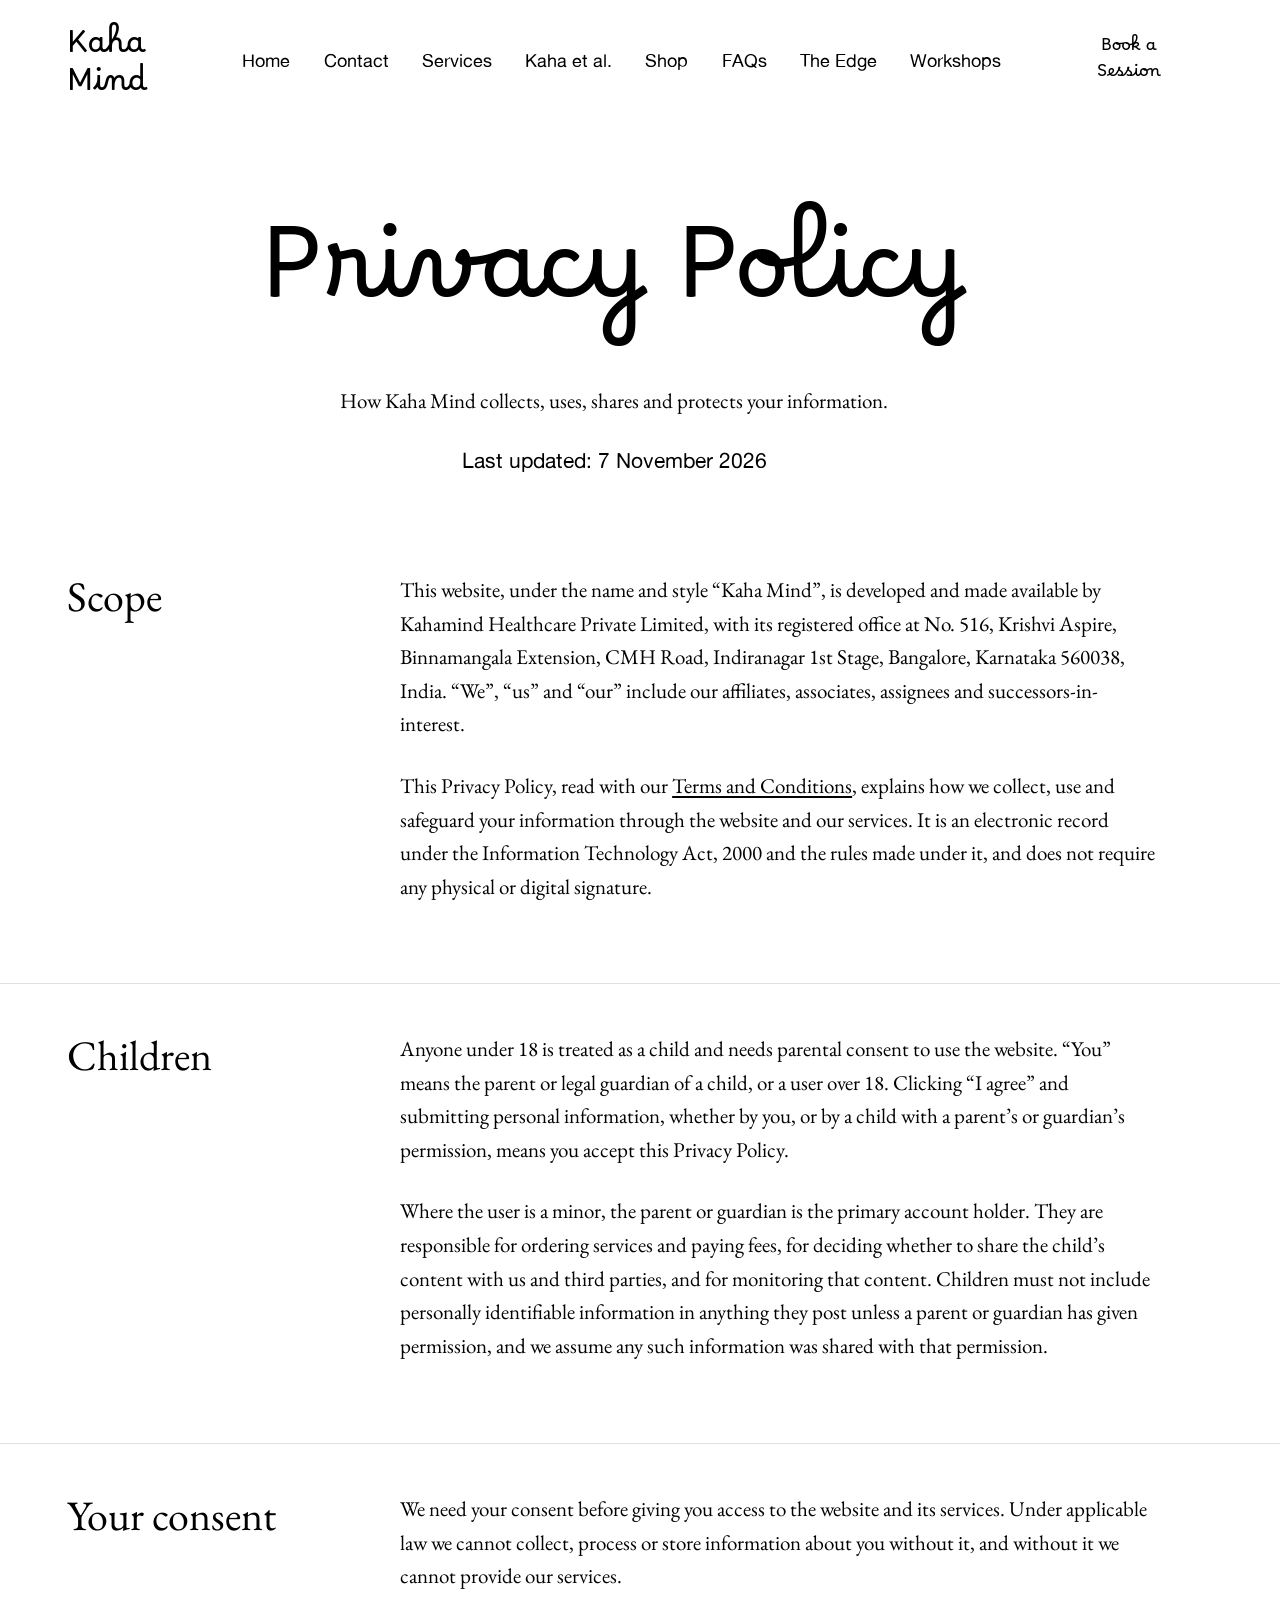
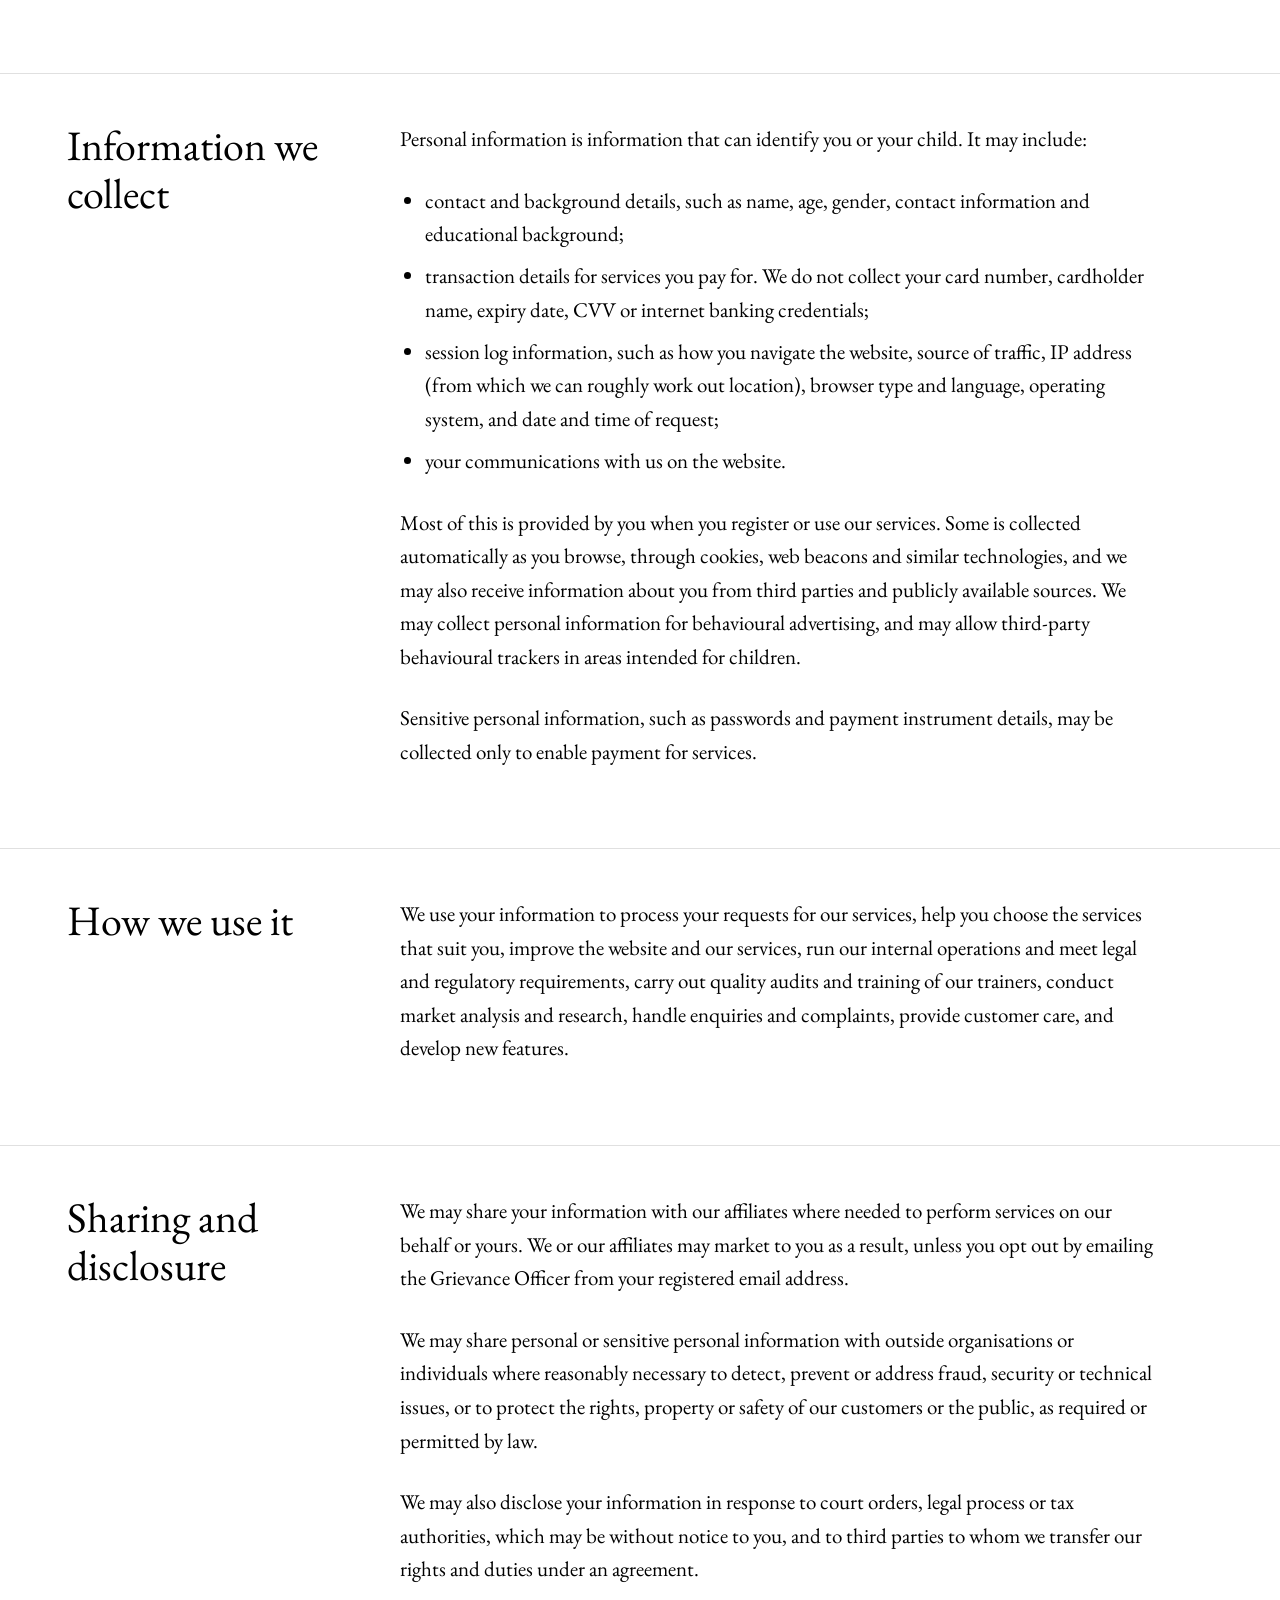
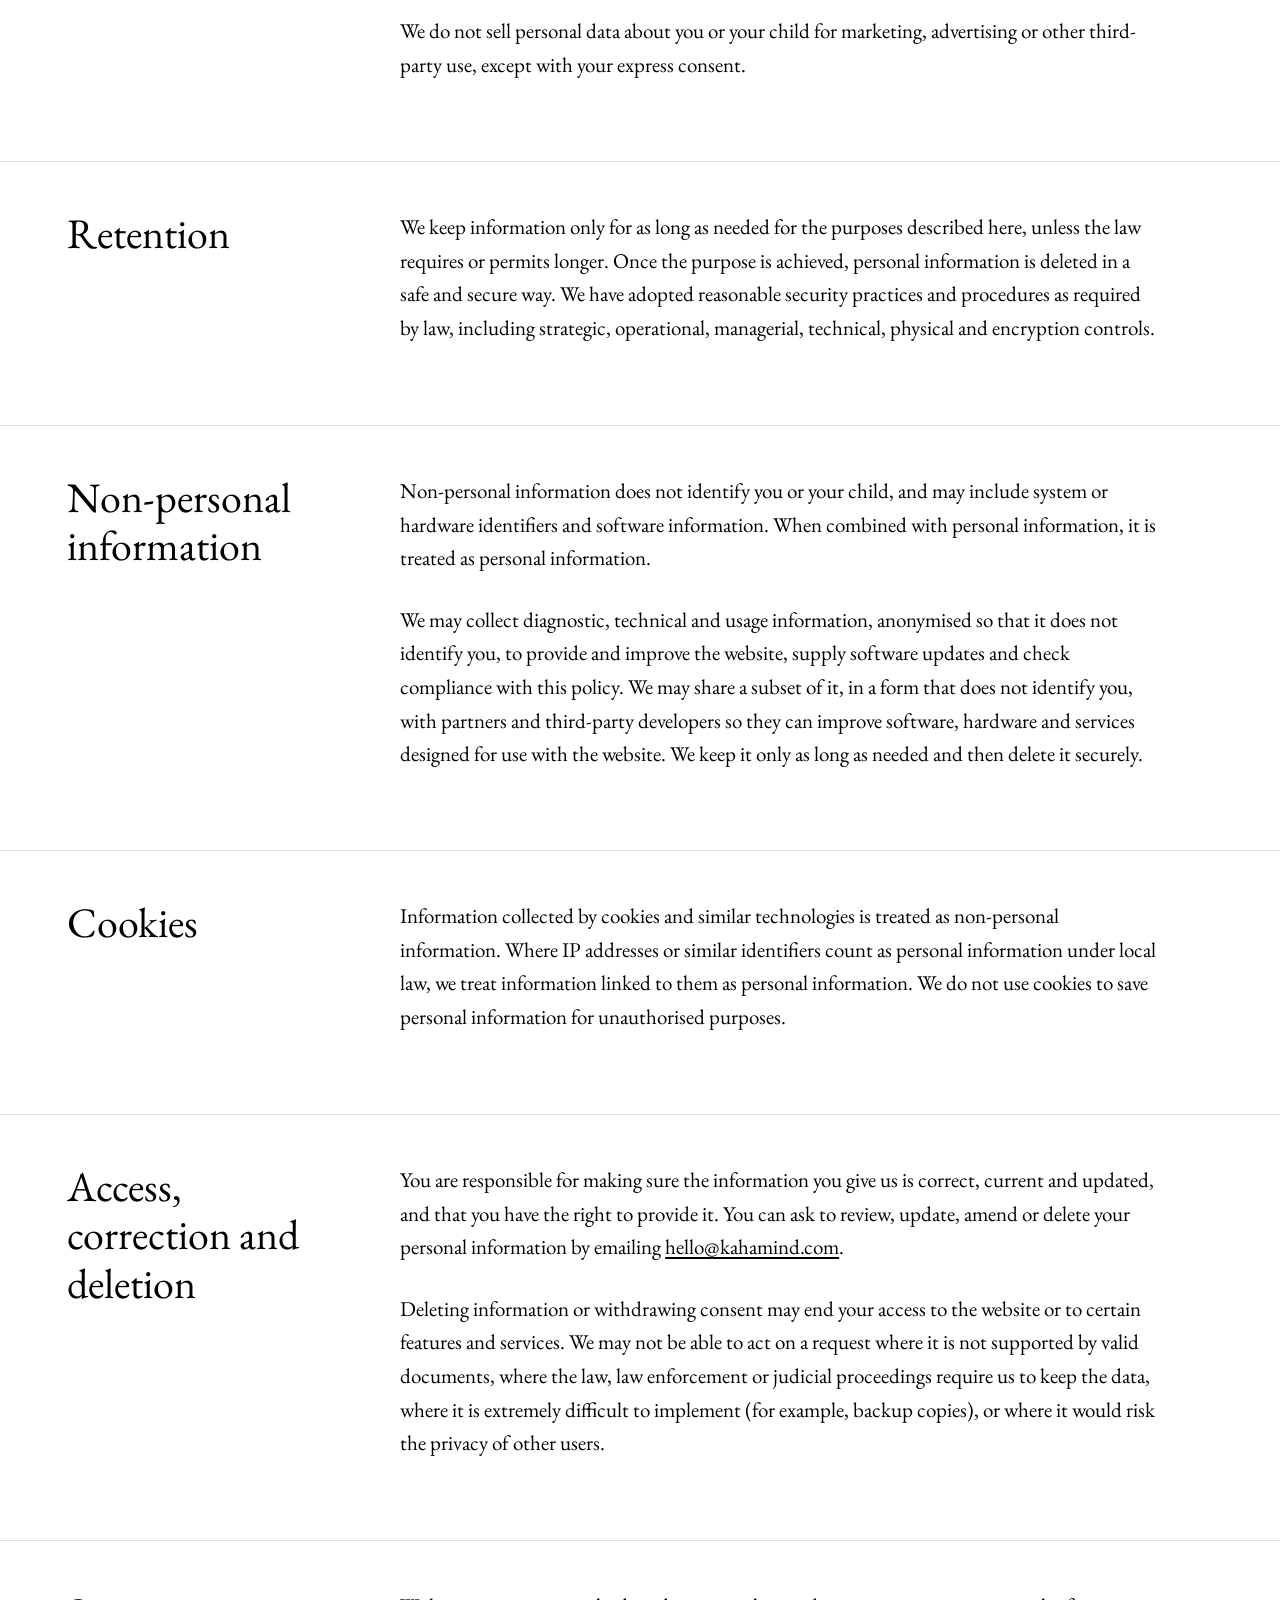
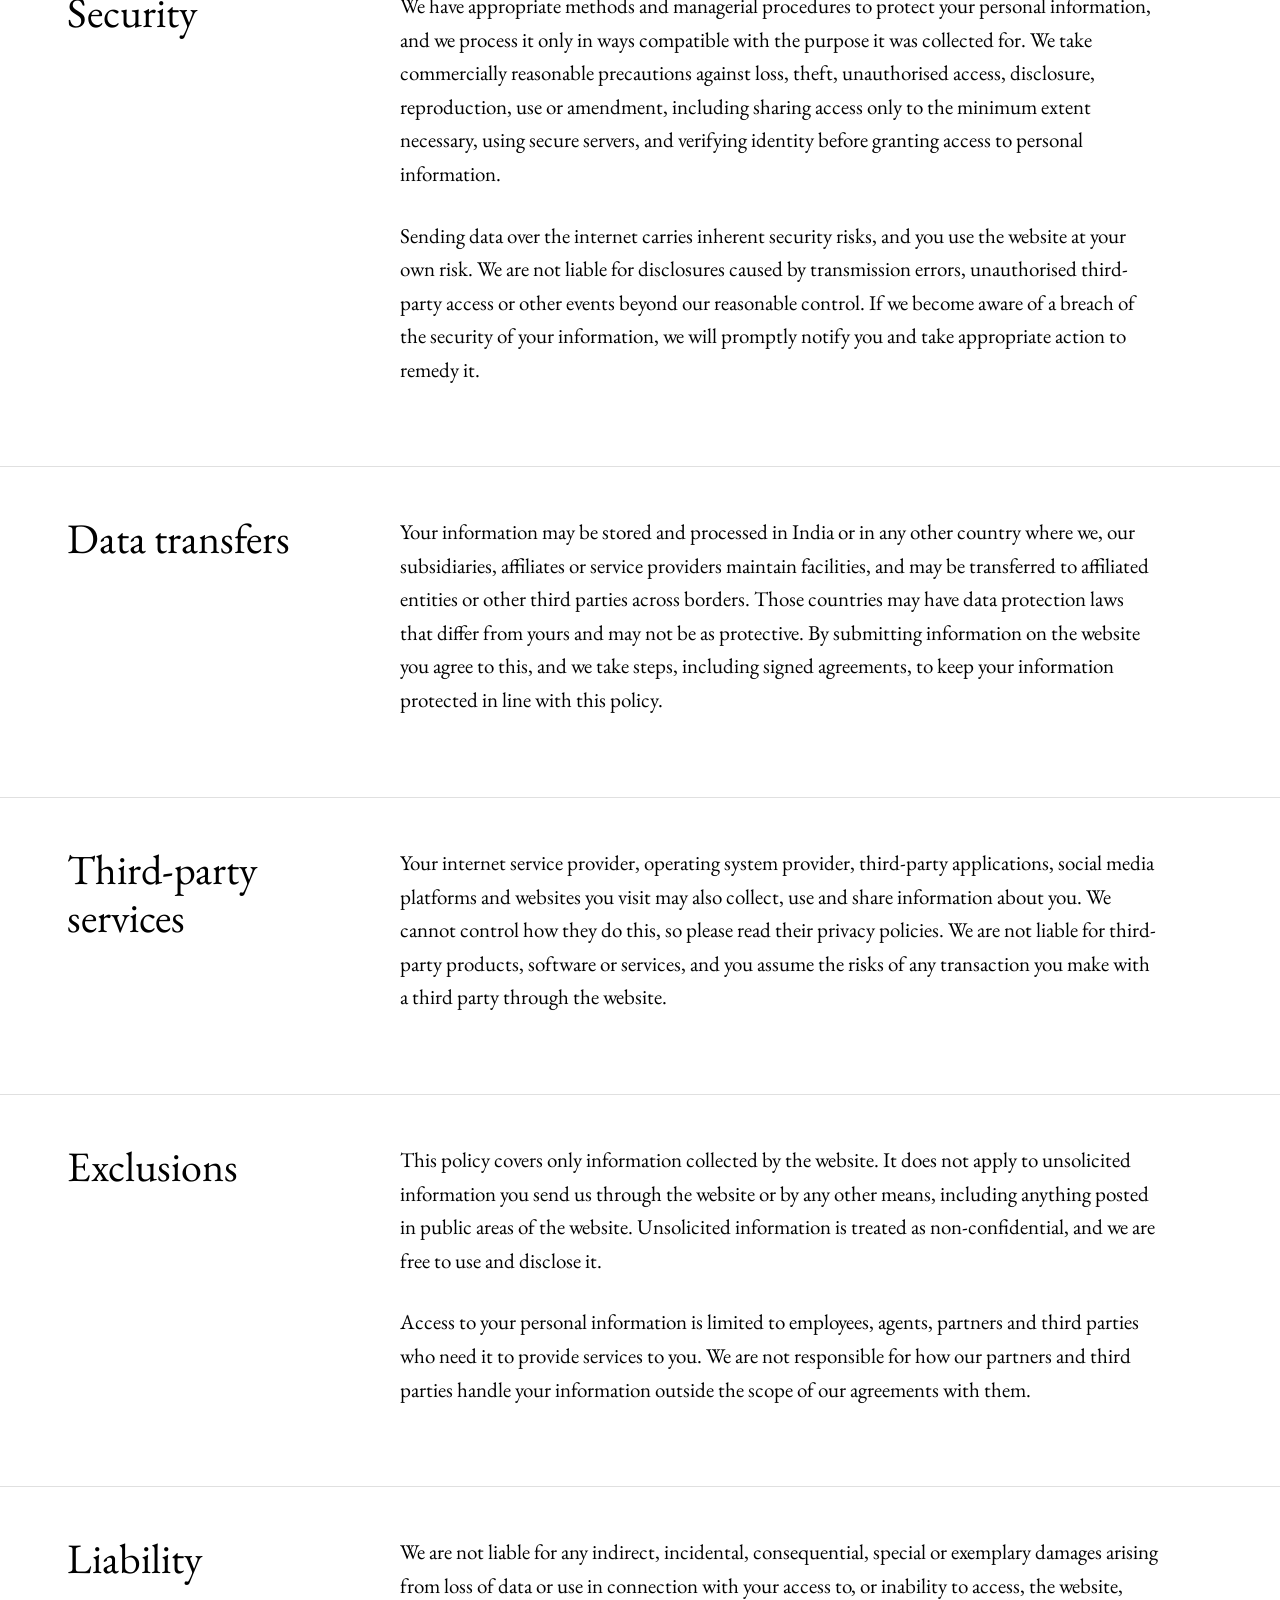
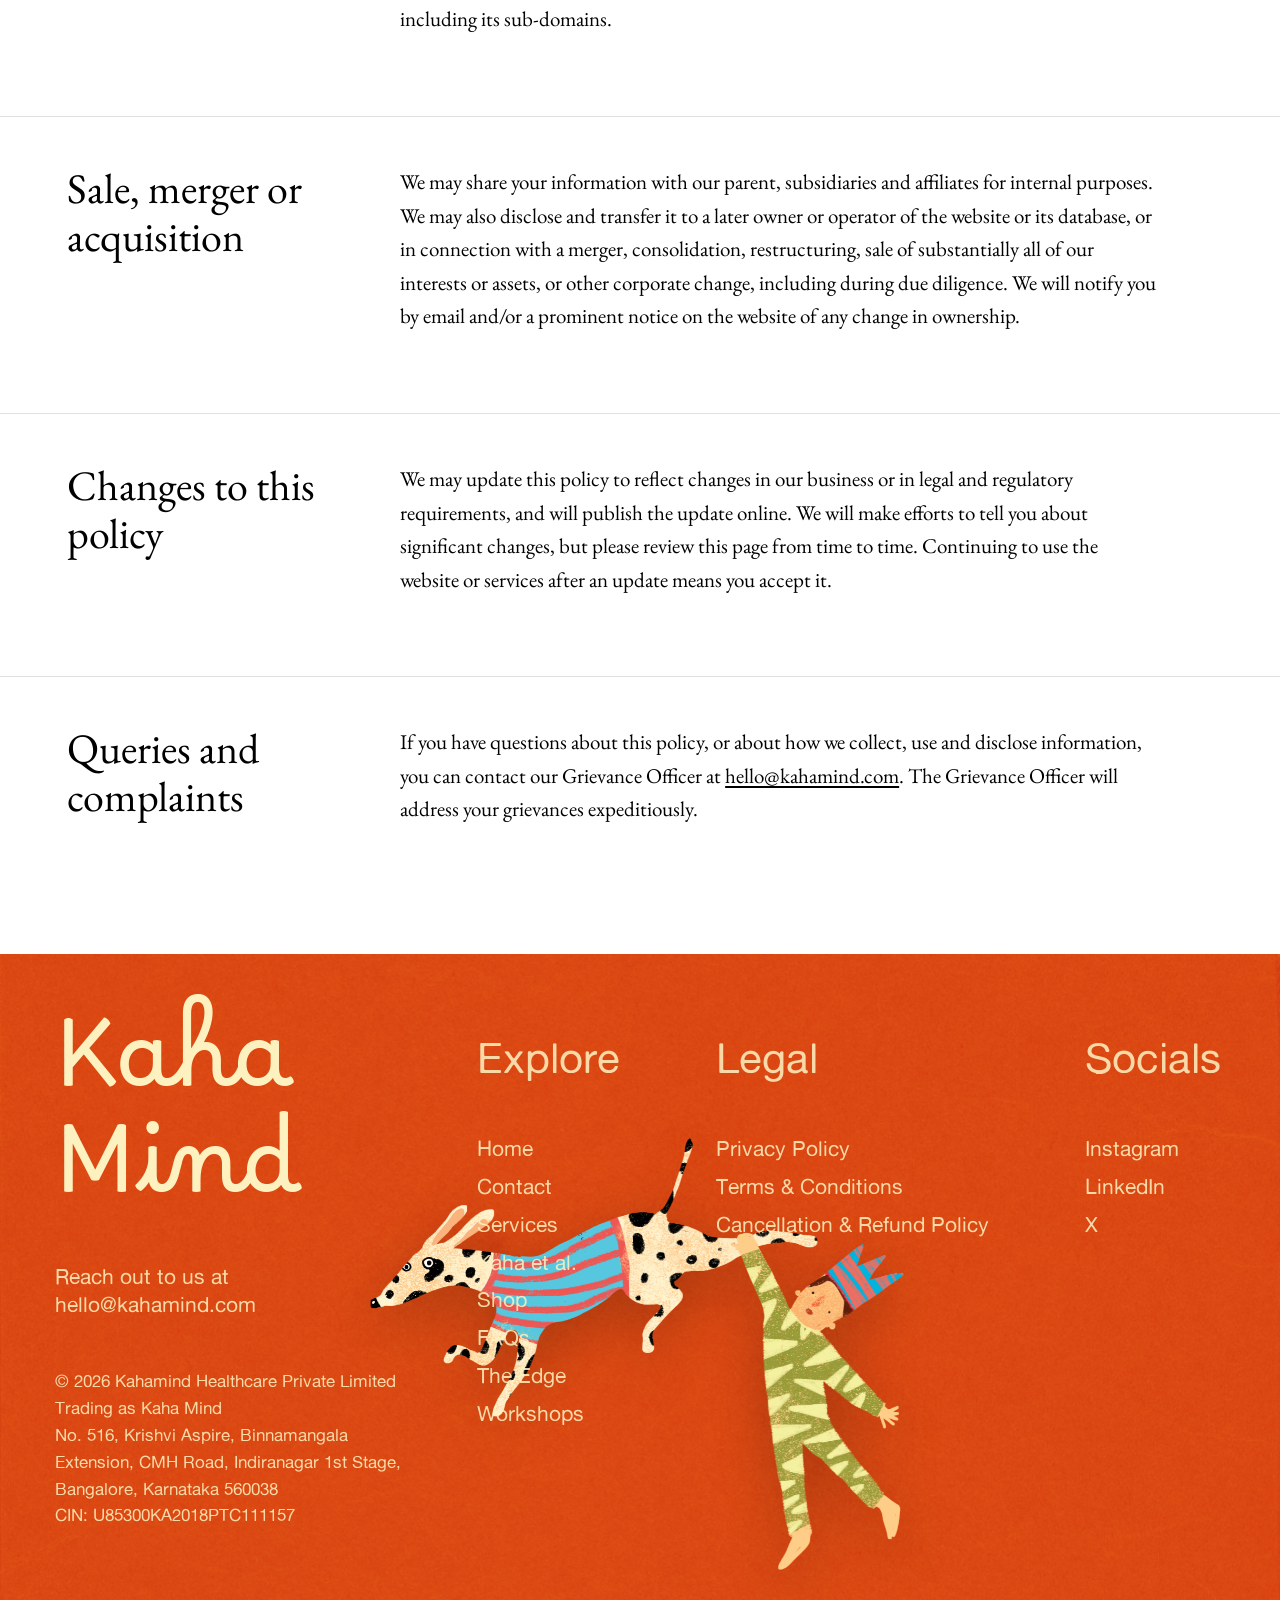
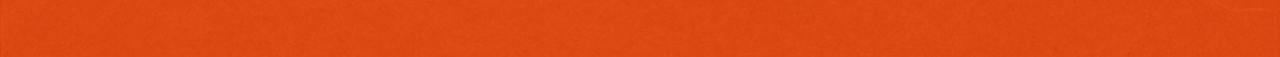
==== commit b5dd78a6: "Add files via upload" ====
--- a/privacy-policy.html
+++ b/privacy-policy.html
@@ -55,116 +55,152 @@
 
     <section class="page-hero">
       <h1 class="page-title" data-reveal>Privacy Policy</h1>
-      <p class="page-lede" data-reveal>What personal information we collect, why, and the choices you have.</p>
+      <p class="page-lede" data-reveal>How Kaha Mind collects, uses, shares and protects your information.</p>
       <p class="legal-updated" data-reveal>Last updated: 7 November 2026</p>
     </section>
 
     <section class="faq-list">
 
     <article class="faq-entry" data-reveal>
-      <h2 class="faq-question">Who we are</h2>
-      <div class="faq-answer">
-        <p>Kahamind Healthcare Private Limited, trading as Kaha Mind (&ldquo;Kaha Mind&rdquo;, &ldquo;we&rdquo;, &ldquo;us&rdquo;).<br>CIN: U85300KA2018PTC111157<br>Registered office: No. 516, Krishvi Aspire, Binnamangala Extension, CMH Road, Indiranagar 1st Stage, Bangalore, Karnataka 560038</p>
-        <p>This policy explains what personal information we collect through kahamind.com and our booking system, why we collect it, and the choices you have. We are the data fiduciary for the information described here.</p>
-      </div>
-    </article>
-
-    <article class="faq-entry" data-reveal>
-      <h2 class="faq-question">What we collect</h2>
-      <div class="faq-answer">
-        <p>Depending on how you use our website and services, we may collect:</p>
+      <h2 class="faq-question">Scope</h2>
+      <div class="faq-answer">
+        <p>This website, under the name and style &ldquo;Kaha Mind&rdquo;, is developed and made available by Kahamind Healthcare Private Limited, with its registered office at No. 516, Krishvi Aspire, Binnamangala Extension, CMH Road, Indiranagar 1st Stage, Bangalore, Karnataka 560038, India. &ldquo;We&rdquo;, &ldquo;us&rdquo; and &ldquo;our&rdquo; include our affiliates, associates, assignees and successors-in-interest.</p>
+        <p>This Privacy Policy, read with our <a href="terms-and-conditions.html">Terms and Conditions</a>, explains how we collect, use and safeguard your information through the website and our services. It is an electronic record under the Information Technology Act, 2000 and the rules made under it, and does not require any physical or digital signature.</p>
+      </div>
+    </article>
+
+    <article class="faq-entry" data-reveal>
+      <h2 class="faq-question">Children</h2>
+      <div class="faq-answer">
+        <p>Anyone under 18 is treated as a child and needs parental consent to use the website. &ldquo;You&rdquo; means the parent or legal guardian of a child, or a user over 18. Clicking &ldquo;I agree&rdquo; and submitting personal information, whether by you, or by a child with a parent&rsquo;s or guardian&rsquo;s permission, means you accept this Privacy Policy.</p>
+        <p>Where the user is a minor, the parent or guardian is the primary account holder. They are responsible for ordering services and paying fees, for deciding whether to share the child&rsquo;s content with us and third parties, and for monitoring that content. Children must not include personally identifiable information in anything they post unless a parent or guardian has given permission, and we assume any such information was shared with that permission.</p>
+      </div>
+    </article>
+
+    <article class="faq-entry" data-reveal>
+      <h2 class="faq-question">Your consent</h2>
+      <div class="faq-answer">
+        <p>We need your consent before giving you access to the website and its services. Under applicable law we cannot collect, process or store information about you without it, and without it we cannot provide our services.</p>
+      </div>
+    </article>
+
+    <article class="faq-entry" data-reveal>
+      <h2 class="faq-question">Information we collect</h2>
+      <div class="faq-answer">
+        <p>Personal information is information that can identify you or your child. It may include:</p>
         <ul>
-          <li>Contact details you give us, such as your name, email address, phone number and organisation, when you fill in a contact or enquiry form, subscribe to our newsletter, or book a session or workshop.</li>
-          <li>Booking and session administration details, such as the service you booked, appointment times and payment status.</li>
-          <li>Delivery details for shop orders: name, address, PIN code, phone number and email.</li>
-          <li>Information you choose to include in a message to us, including anything about why you are seeking support.</li>
-          <li>Basic technical information such as browser type and pages visited, to keep the website working.</li>
+          <li>contact and background details, such as name, age, gender, contact information and educational background;</li>
+          <li>transaction details for services you pay for. We do not collect your card number, cardholder name, expiry date, CVV or internet banking credentials;</li>
+          <li>session log information, such as how you navigate the website, source of traffic, IP address (from which we can roughly work out location), browser type and language, operating system, and date and time of request;</li>
+          <li>your communications with us on the website.</li>
         </ul>
+        <p>Most of this is provided by you when you register or use our services. Some is collected automatically as you browse, through cookies, web beacons and similar technologies, and we may also receive information about you from third parties and publicly available sources. We may collect personal information for behavioural advertising, and may allow third-party behavioural trackers in areas intended for children.</p>
+        <p>Sensitive personal information, such as passwords and payment instrument details, may be collected only to enable payment for services.</p>
       </div>
     </article>
 
     <article class="faq-entry" data-reveal>
       <h2 class="faq-question">How we use it</h2>
       <div class="faq-answer">
-        <p>We use your information to respond to your enquiries, arrange and deliver sessions, workshops and cohorts, process and deliver orders, send receipts and confirmations, send the newsletter if you have asked for it, keep records we are required to keep, and improve the website and our services. We do not sell your personal information.</p>
-      </div>
-    </article>
-
-    <article class="faq-entry" data-reveal>
-      <h2 class="faq-question">Therapy records</h2>
-      <div class="faq-answer">
-        <p>Information shared in therapy is treated as confidential and is handled under the professional and ethical standards that apply to mental health practitioners. It is kept separately from website and marketing information, and is not used for marketing.</p>
-      </div>
-    </article>
-
-    <article class="faq-entry" data-reveal>
-      <h2 class="faq-question">Payments</h2>
-      <div class="faq-answer">
-        <p>Online payments are handled by Razorpay and other payment partners. Your card, UPI and bank details are entered on their secure pages and are never seen or stored by Kaha Mind. We receive only confirmation that a payment was made, and its reference.</p>
-      </div>
-    </article>
-
-    <article class="faq-entry" data-reveal>
-      <h2 class="faq-question">Who we share it with</h2>
-      <div class="faq-answer">
-        <p>We share information only with people and services that help us run Kaha Mind, and only as far as they need it: our practitioners, our booking and customer-management tools (including Zoho), our form and email providers, our payment partners, our website hosting provider and delivery partners for shop orders. We may also disclose information where the law requires it, or where it is necessary to protect someone from serious harm.</p>
-      </div>
-    </article>
-
-    <article class="faq-entry" data-reveal>
-      <h2 class="faq-question">How long we keep it</h2>
-      <div class="faq-answer">
-        <p>We keep personal information only for as long as we need it for the purpose it was collected, and for as long as the law or our professional obligations require. After that, we delete it or anonymise it.</p>
-      </div>
-    </article>
-
-    <article class="faq-entry" data-reveal>
-      <h2 class="faq-question">Keeping it safe</h2>
-      <div class="faq-answer">
-        <p>We use reasonable technical and organisational measures to protect your information, including secure connections and limiting access to the people who need it. No system is perfectly secure, so we cannot guarantee absolute security.</p>
-      </div>
-    </article>
-
-    <article class="faq-entry" data-reveal>
-      <h2 class="faq-question">Your choices and rights</h2>
-      <div class="faq-answer">
-        <p>You can ask us to tell you what personal information we hold about you, to correct it, or to delete it, and you can withdraw your consent at any time, including unsubscribing from the newsletter using the link in any issue. To do any of this, write to us at <a href="mailto:hello@kahamind.com">hello@kahamind.com</a>. Some information we may need to keep where the law or our professional duties require it.</p>
-      </div>
-    </article>
-
-    <article class="faq-entry" data-reveal>
-      <h2 class="faq-question">Withdrawing consent</h2>
-      <div class="faq-answer">
-        <p>Deleting certain information or withdrawing your consent may lead to cancellation of your access to the website or to certain features and services.</p>
+        <p>We use your information to process your requests for our services, help you choose the services that suit you, improve the website and our services, run our internal operations and meet legal and regulatory requirements, carry out quality audits and training of our trainers, conduct market analysis and research, handle enquiries and complaints, provide customer care, and develop new features.</p>
+      </div>
+    </article>
+
+    <article class="faq-entry" data-reveal>
+      <h2 class="faq-question">Sharing and disclosure</h2>
+      <div class="faq-answer">
+        <p>We may share your information with our affiliates where needed to perform services on our behalf or yours. We or our affiliates may market to you as a result, unless you opt out by emailing the Grievance Officer from your registered email address.</p>
+        <p>We may share personal or sensitive personal information with outside organisations or individuals where reasonably necessary to detect, prevent or address fraud, security or technical issues, or to protect the rights, property or safety of our customers or the public, as required or permitted by law.</p>
+        <p>We may also disclose your information in response to court orders, legal process or tax authorities, which may be without notice to you, and to third parties to whom we transfer our rights and duties under an agreement.</p>
+        <p>We do not sell personal data about you or your child for marketing, advertising or other third-party use, except with your express consent.</p>
+      </div>
+    </article>
+
+    <article class="faq-entry" data-reveal>
+      <h2 class="faq-question">Retention</h2>
+      <div class="faq-answer">
+        <p>We keep information only for as long as needed for the purposes described here, unless the law requires or permits longer. Once the purpose is achieved, personal information is deleted in a safe and secure way. We have adopted reasonable security practices and procedures as required by law, including strategic, operational, managerial, technical, physical and encryption controls.</p>
+      </div>
+    </article>
+
+    <article class="faq-entry" data-reveal>
+      <h2 class="faq-question">Non-personal information</h2>
+      <div class="faq-answer">
+        <p>Non-personal information does not identify you or your child, and may include system or hardware identifiers and software information. When combined with personal information, it is treated as personal information.</p>
+        <p>We may collect diagnostic, technical and usage information, anonymised so that it does not identify you, to provide and improve the website, supply software updates and check compliance with this policy. We may share a subset of it, in a form that does not identify you, with partners and third-party developers so they can improve software, hardware and services designed for use with the website. We keep it only as long as needed and then delete it securely.</p>
       </div>
     </article>
 
     <article class="faq-entry" data-reveal>
       <h2 class="faq-question">Cookies</h2>
       <div class="faq-answer">
-        <p>Our website uses only the cookies and similar technologies it needs to work, and those used by our embedded services, such as payments and fonts. You can control cookies through your browser settings.</p>
-      </div>
-    </article>
-
-    <article class="faq-entry" data-reveal>
-      <h2 class="faq-question">Children</h2>
-      <div class="faq-answer">
-        <p>Our website is not directed at children. Where a parent or guardian books a session for someone under 18, we collect only what is needed for that service.</p>
+        <p>Information collected by cookies and similar technologies is treated as non-personal information. Where IP addresses or similar identifiers count as personal information under local law, we treat information linked to them as personal information. We do not use cookies to save personal information for unauthorised purposes.</p>
+      </div>
+    </article>
+
+    <article class="faq-entry" data-reveal>
+      <h2 class="faq-question">Access, correction and deletion</h2>
+      <div class="faq-answer">
+        <p>You are responsible for making sure the information you give us is correct, current and updated, and that you have the right to provide it. You can ask to review, update, amend or delete your personal information by emailing <a href="mailto:hello@kahamind.com">hello@kahamind.com</a>.</p>
+        <p>Deleting information or withdrawing consent may end your access to the website or to certain features and services. We may not be able to act on a request where it is not supported by valid documents, where the law, law enforcement or judicial proceedings require us to keep the data, where it is extremely difficult to implement (for example, backup copies), or where it would risk the privacy of other users.</p>
+      </div>
+    </article>
+
+    <article class="faq-entry" data-reveal>
+      <h2 class="faq-question">Security</h2>
+      <div class="faq-answer">
+        <p>We have appropriate methods and managerial procedures to protect your personal information, and we process it only in ways compatible with the purpose it was collected for. We take commercially reasonable precautions against loss, theft, unauthorised access, disclosure, reproduction, use or amendment, including sharing access only to the minimum extent necessary, using secure servers, and verifying identity before granting access to personal information.</p>
+        <p>Sending data over the internet carries inherent security risks, and you use the website at your own risk. We are not liable for disclosures caused by transmission errors, unauthorised third-party access or other events beyond our reasonable control. If we become aware of a breach of the security of your information, we will promptly notify you and take appropriate action to remedy it.</p>
+      </div>
+    </article>
+
+    <article class="faq-entry" data-reveal>
+      <h2 class="faq-question">Data transfers</h2>
+      <div class="faq-answer">
+        <p>Your information may be stored and processed in India or in any other country where we, our subsidiaries, affiliates or service providers maintain facilities, and may be transferred to affiliated entities or other third parties across borders. Those countries may have data protection laws that differ from yours and may not be as protective. By submitting information on the website you agree to this, and we take steps, including signed agreements, to keep your information protected in line with this policy.</p>
+      </div>
+    </article>
+
+    <article class="faq-entry" data-reveal>
+      <h2 class="faq-question">Third-party services</h2>
+      <div class="faq-answer">
+        <p>Your internet service provider, operating system provider, third-party applications, social media platforms and websites you visit may also collect, use and share information about you. We cannot control how they do this, so please read their privacy policies. We are not liable for third-party products, software or services, and you assume the risks of any transaction you make with a third party through the website.</p>
+      </div>
+    </article>
+
+    <article class="faq-entry" data-reveal>
+      <h2 class="faq-question">Exclusions</h2>
+      <div class="faq-answer">
+        <p>This policy covers only information collected by the website. It does not apply to unsolicited information you send us through the website or by any other means, including anything posted in public areas of the website. Unsolicited information is treated as non-confidential, and we are free to use and disclose it.</p>
+        <p>Access to your personal information is limited to employees, agents, partners and third parties who need it to provide services to you. We are not responsible for how our partners and third parties handle your information outside the scope of our agreements with them.</p>
+      </div>
+    </article>
+
+    <article class="faq-entry" data-reveal>
+      <h2 class="faq-question">Liability</h2>
+      <div class="faq-answer">
+        <p>We are not liable for any indirect, incidental, consequential, special or exemplary damages arising from loss of data or use in connection with your access to, or inability to access, the website, including its sub-domains.</p>
+      </div>
+    </article>
+
+    <article class="faq-entry" data-reveal>
+      <h2 class="faq-question">Sale, merger or acquisition</h2>
+      <div class="faq-answer">
+        <p>We may share your information with our parent, subsidiaries and affiliates for internal purposes. We may also disclose and transfer it to a later owner or operator of the website or its database, or in connection with a merger, consolidation, restructuring, sale of substantially all of our interests or assets, or other corporate change, including during due diligence. We will notify you by email and/or a prominent notice on the website of any change in ownership.</p>
       </div>
     </article>
 
     <article class="faq-entry" data-reveal>
       <h2 class="faq-question">Changes to this policy</h2>
       <div class="faq-answer">
-        <p>We may update this policy from time to time. The date at the top of this page shows when it was last changed.</p>
-      </div>
-    </article>
-
-    <article class="faq-entry" data-reveal>
-      <h2 class="faq-question">Contact us</h2>
-      <div class="faq-answer">
-        <p>Write to us at <a href="mailto:hello@kahamind.com">hello@kahamind.com</a> or message us on WhatsApp at +91 92668 70877.</p>
-        <p>Kahamind Healthcare Private Limited, trading as Kaha Mind (&ldquo;Kaha Mind&rdquo;, &ldquo;we&rdquo;, &ldquo;us&rdquo;).<br>CIN: U85300KA2018PTC111157<br>Registered office: No. 516, Krishvi Aspire, Binnamangala Extension, CMH Road, Indiranagar 1st Stage, Bangalore, Karnataka 560038</p>
+        <p>We may update this policy to reflect changes in our business or in legal and regulatory requirements, and will publish the update online. We will make efforts to tell you about significant changes, but please review this page from time to time. Continuing to use the website or services after an update means you accept it.</p>
+      </div>
+    </article>
+
+    <article class="faq-entry" data-reveal>
+      <h2 class="faq-question">Queries and complaints</h2>
+      <div class="faq-answer">
+        <p>If you have questions about this policy, or about how we collect, use and disclose information, you can contact our Grievance Officer at <a href="mailto:hello@kahamind.com">hello@kahamind.com</a>. The Grievance Officer will address your grievances expeditiously.</p>
       </div>
     </article>
 
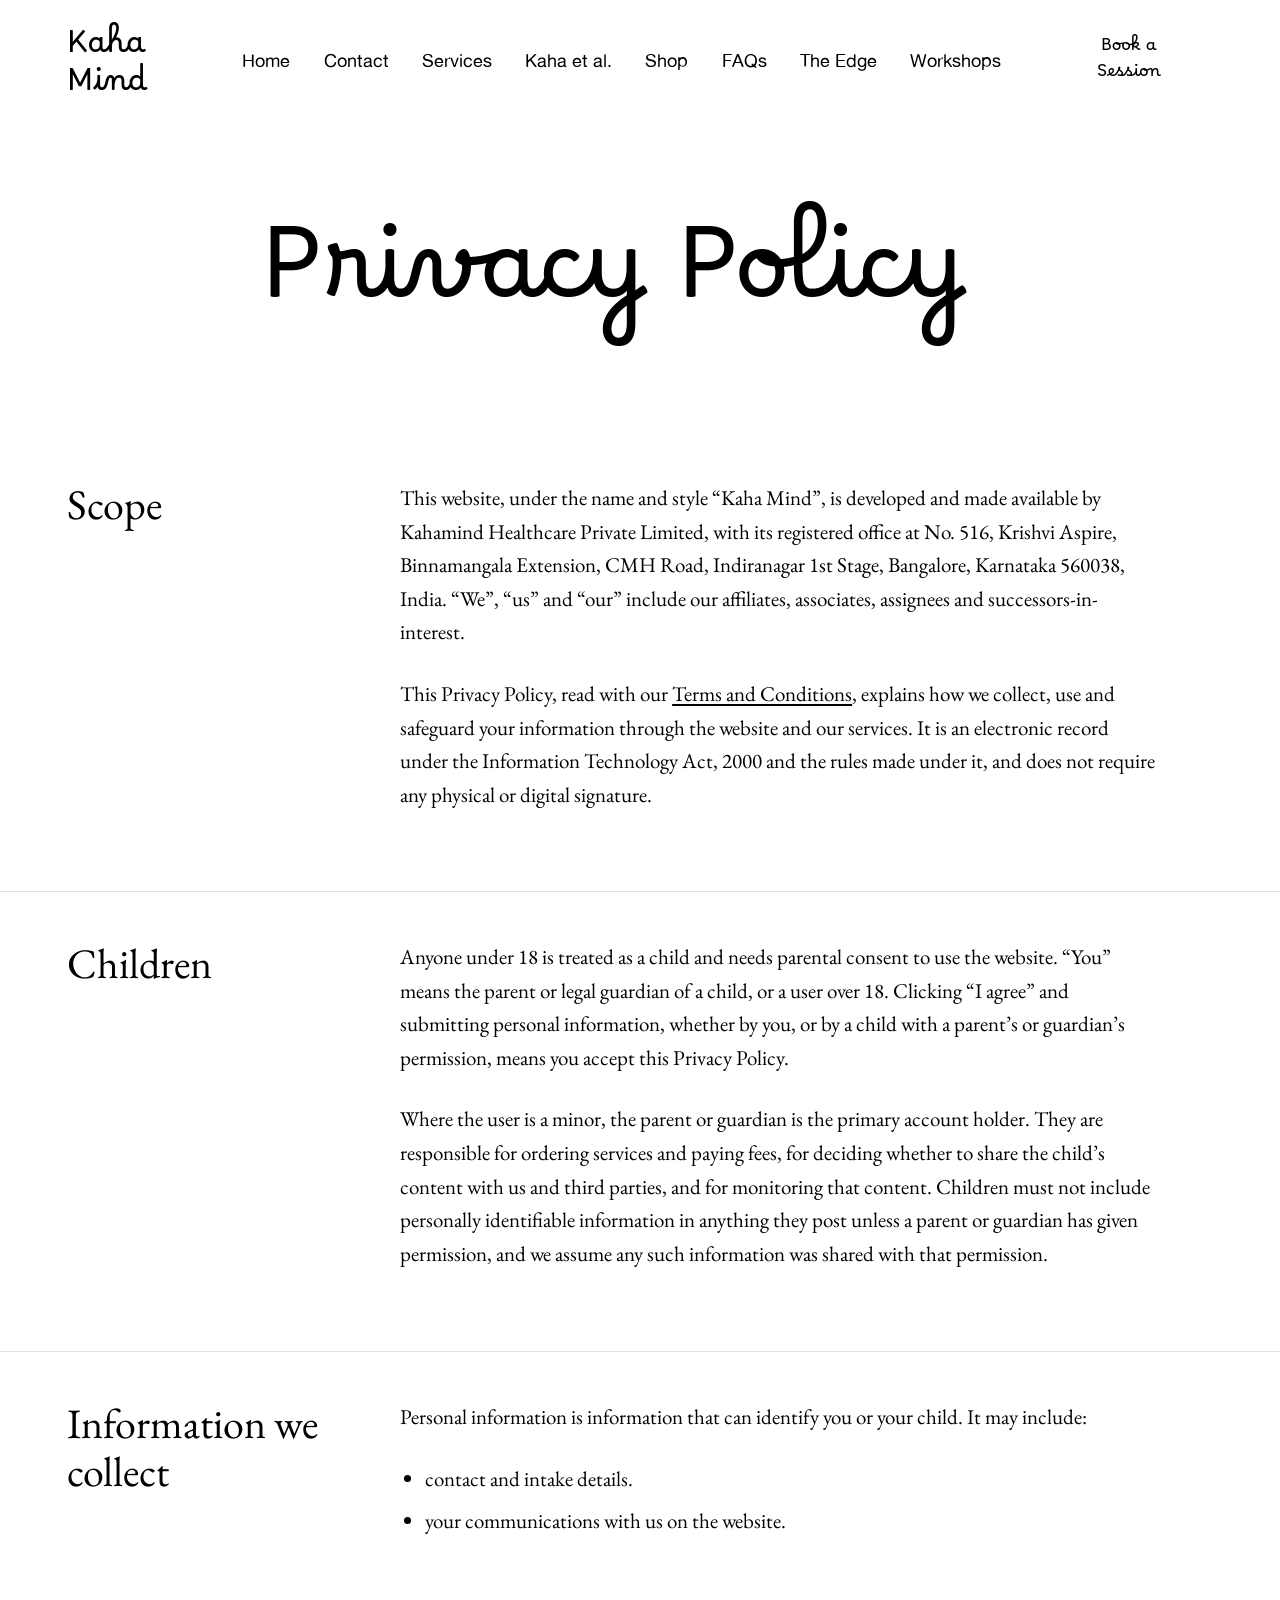
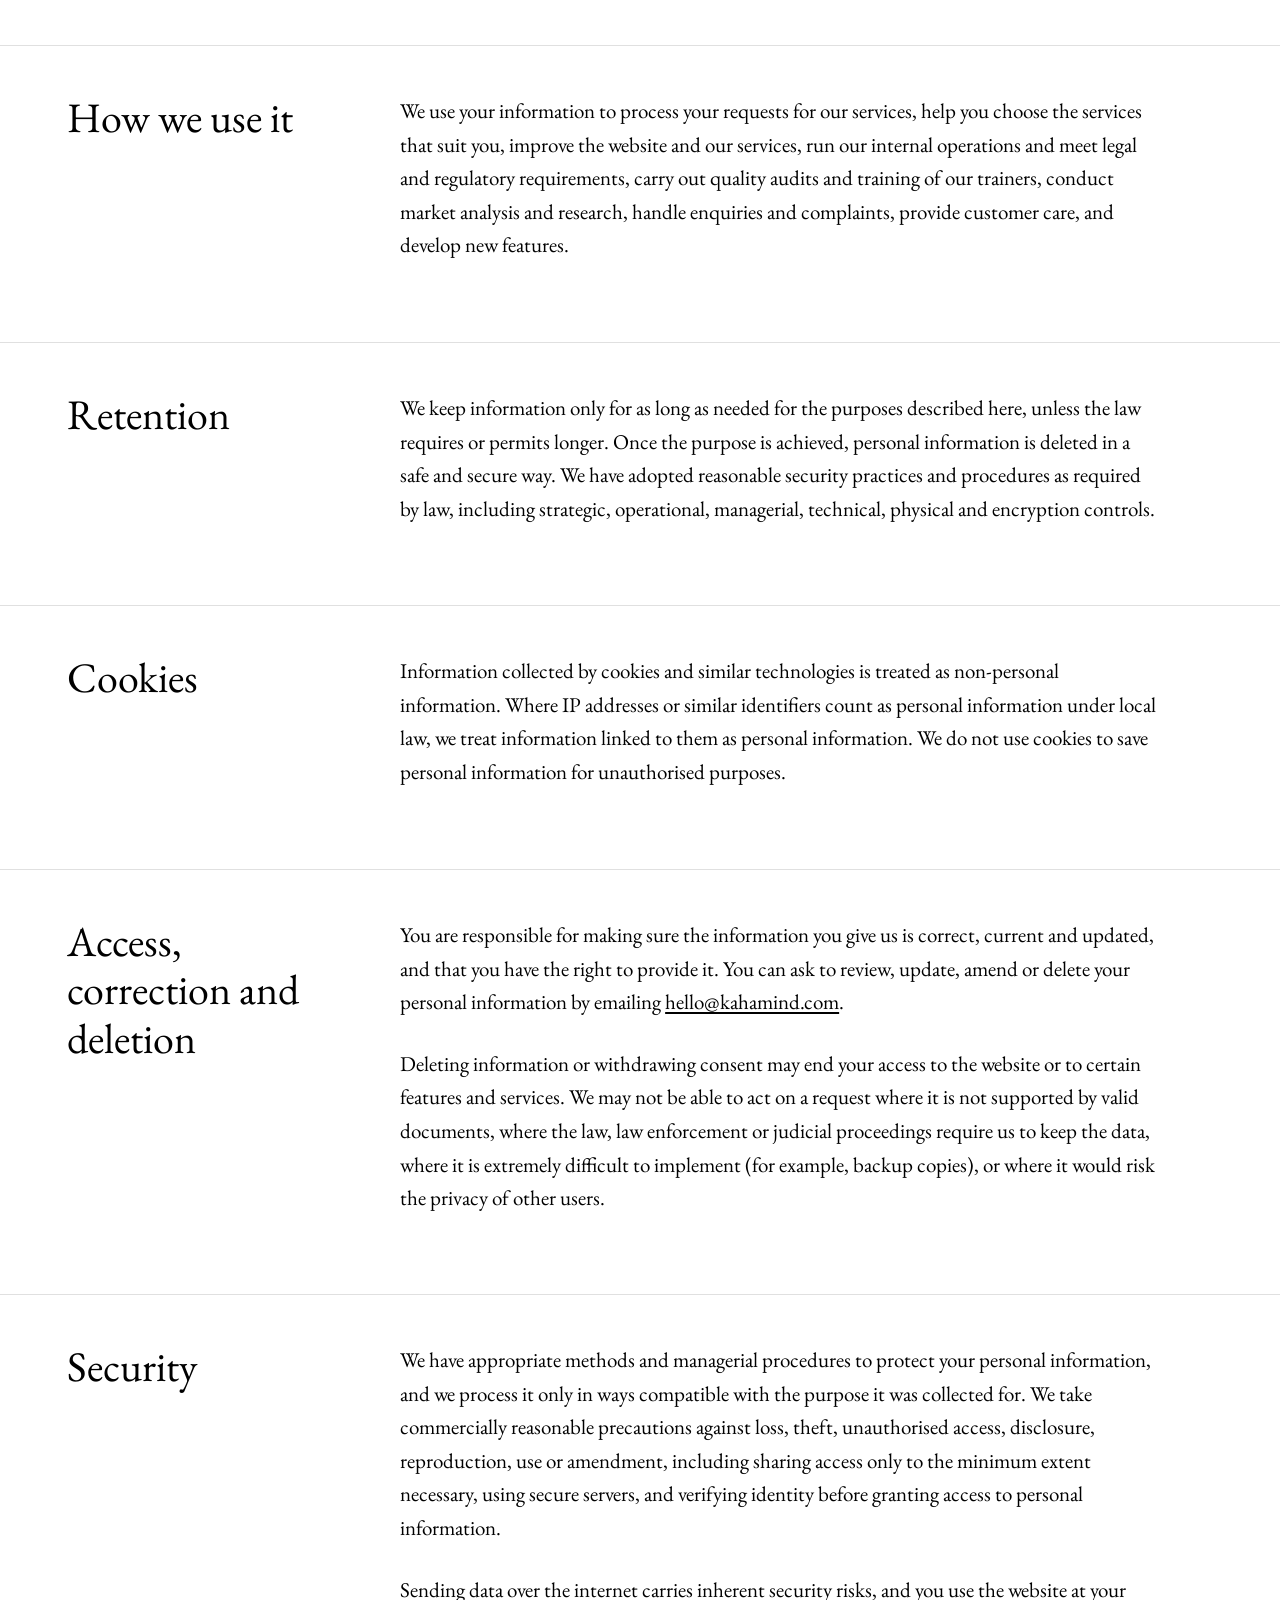
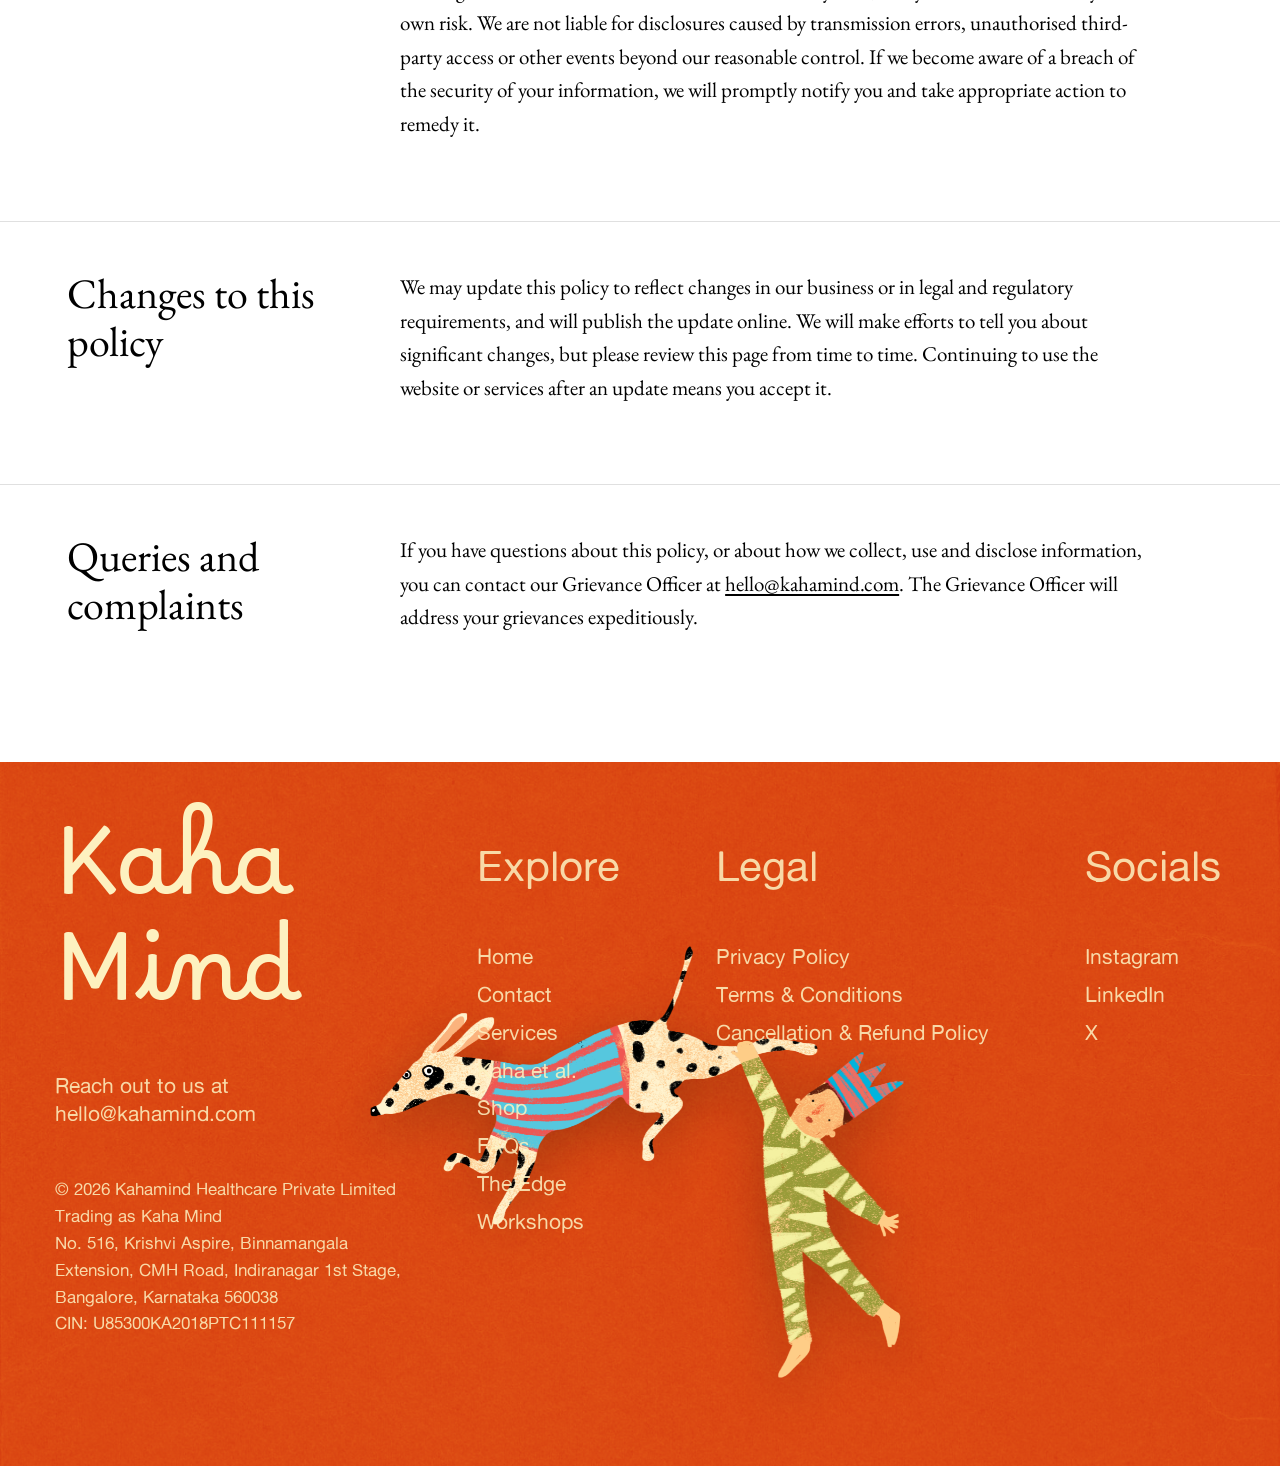
==== commit 16eade00: "Add files via upload" ====
--- a/privacy-policy.html
+++ b/privacy-policy.html
@@ -55,8 +55,7 @@
 
     <section class="page-hero">
       <h1 class="page-title" data-reveal>Privacy Policy</h1>
-      <p class="page-lede" data-reveal>How Kaha Mind collects, uses, shares and protects your information.</p>
-      <p class="legal-updated" data-reveal>Last updated: 7 November 2026</p>
+      <p class="page-lede" data-reveal></p>
     </section>
 
     <section class="faq-list">
@@ -78,24 +77,13 @@
     </article>
 
     <article class="faq-entry" data-reveal>
-      <h2 class="faq-question">Your consent</h2>
-      <div class="faq-answer">
-        <p>We need your consent before giving you access to the website and its services. Under applicable law we cannot collect, process or store information about you without it, and without it we cannot provide our services.</p>
-      </div>
-    </article>
-
-    <article class="faq-entry" data-reveal>
       <h2 class="faq-question">Information we collect</h2>
       <div class="faq-answer">
         <p>Personal information is information that can identify you or your child. It may include:</p>
         <ul>
-          <li>contact and background details, such as name, age, gender, contact information and educational background;</li>
-          <li>transaction details for services you pay for. We do not collect your card number, cardholder name, expiry date, CVV or internet banking credentials;</li>
-          <li>session log information, such as how you navigate the website, source of traffic, IP address (from which we can roughly work out location), browser type and language, operating system, and date and time of request;</li>
+          <li>contact and intake details.</li>
           <li>your communications with us on the website.</li>
         </ul>
-        <p>Most of this is provided by you when you register or use our services. Some is collected automatically as you browse, through cookies, web beacons and similar technologies, and we may also receive information about you from third parties and publicly available sources. We may collect personal information for behavioural advertising, and may allow third-party behavioural trackers in areas intended for children.</p>
-        <p>Sensitive personal information, such as passwords and payment instrument details, may be collected only to enable payment for services.</p>
       </div>
     </article>
 
@@ -106,28 +94,10 @@
       </div>
     </article>
 
-    <article class="faq-entry" data-reveal>
-      <h2 class="faq-question">Sharing and disclosure</h2>
-      <div class="faq-answer">
-        <p>We may share your information with our affiliates where needed to perform services on our behalf or yours. We or our affiliates may market to you as a result, unless you opt out by emailing the Grievance Officer from your registered email address.</p>
-        <p>We may share personal or sensitive personal information with outside organisations or individuals where reasonably necessary to detect, prevent or address fraud, security or technical issues, or to protect the rights, property or safety of our customers or the public, as required or permitted by law.</p>
-        <p>We may also disclose your information in response to court orders, legal process or tax authorities, which may be without notice to you, and to third parties to whom we transfer our rights and duties under an agreement.</p>
-        <p>We do not sell personal data about you or your child for marketing, advertising or other third-party use, except with your express consent.</p>
-      </div>
-    </article>
-
-    <article class="faq-entry" data-reveal>
+      <article class="faq-entry" data-reveal>
       <h2 class="faq-question">Retention</h2>
       <div class="faq-answer">
         <p>We keep information only for as long as needed for the purposes described here, unless the law requires or permits longer. Once the purpose is achieved, personal information is deleted in a safe and secure way. We have adopted reasonable security practices and procedures as required by law, including strategic, operational, managerial, technical, physical and encryption controls.</p>
-      </div>
-    </article>
-
-    <article class="faq-entry" data-reveal>
-      <h2 class="faq-question">Non-personal information</h2>
-      <div class="faq-answer">
-        <p>Non-personal information does not identify you or your child, and may include system or hardware identifiers and software information. When combined with personal information, it is treated as personal information.</p>
-        <p>We may collect diagnostic, technical and usage information, anonymised so that it does not identify you, to provide and improve the website, supply software updates and check compliance with this policy. We may share a subset of it, in a form that does not identify you, with partners and third-party developers so they can improve software, hardware and services designed for use with the website. We keep it only as long as needed and then delete it securely.</p>
       </div>
     </article>
 
@@ -151,42 +121,6 @@
       <div class="faq-answer">
         <p>We have appropriate methods and managerial procedures to protect your personal information, and we process it only in ways compatible with the purpose it was collected for. We take commercially reasonable precautions against loss, theft, unauthorised access, disclosure, reproduction, use or amendment, including sharing access only to the minimum extent necessary, using secure servers, and verifying identity before granting access to personal information.</p>
         <p>Sending data over the internet carries inherent security risks, and you use the website at your own risk. We are not liable for disclosures caused by transmission errors, unauthorised third-party access or other events beyond our reasonable control. If we become aware of a breach of the security of your information, we will promptly notify you and take appropriate action to remedy it.</p>
-      </div>
-    </article>
-
-    <article class="faq-entry" data-reveal>
-      <h2 class="faq-question">Data transfers</h2>
-      <div class="faq-answer">
-        <p>Your information may be stored and processed in India or in any other country where we, our subsidiaries, affiliates or service providers maintain facilities, and may be transferred to affiliated entities or other third parties across borders. Those countries may have data protection laws that differ from yours and may not be as protective. By submitting information on the website you agree to this, and we take steps, including signed agreements, to keep your information protected in line with this policy.</p>
-      </div>
-    </article>
-
-    <article class="faq-entry" data-reveal>
-      <h2 class="faq-question">Third-party services</h2>
-      <div class="faq-answer">
-        <p>Your internet service provider, operating system provider, third-party applications, social media platforms and websites you visit may also collect, use and share information about you. We cannot control how they do this, so please read their privacy policies. We are not liable for third-party products, software or services, and you assume the risks of any transaction you make with a third party through the website.</p>
-      </div>
-    </article>
-
-    <article class="faq-entry" data-reveal>
-      <h2 class="faq-question">Exclusions</h2>
-      <div class="faq-answer">
-        <p>This policy covers only information collected by the website. It does not apply to unsolicited information you send us through the website or by any other means, including anything posted in public areas of the website. Unsolicited information is treated as non-confidential, and we are free to use and disclose it.</p>
-        <p>Access to your personal information is limited to employees, agents, partners and third parties who need it to provide services to you. We are not responsible for how our partners and third parties handle your information outside the scope of our agreements with them.</p>
-      </div>
-    </article>
-
-    <article class="faq-entry" data-reveal>
-      <h2 class="faq-question">Liability</h2>
-      <div class="faq-answer">
-        <p>We are not liable for any indirect, incidental, consequential, special or exemplary damages arising from loss of data or use in connection with your access to, or inability to access, the website, including its sub-domains.</p>
-      </div>
-    </article>
-
-    <article class="faq-entry" data-reveal>
-      <h2 class="faq-question">Sale, merger or acquisition</h2>
-      <div class="faq-answer">
-        <p>We may share your information with our parent, subsidiaries and affiliates for internal purposes. We may also disclose and transfer it to a later owner or operator of the website or its database, or in connection with a merger, consolidation, restructuring, sale of substantially all of our interests or assets, or other corporate change, including during due diligence. We will notify you by email and/or a prominent notice on the website of any change in ownership.</p>
       </div>
     </article>
 
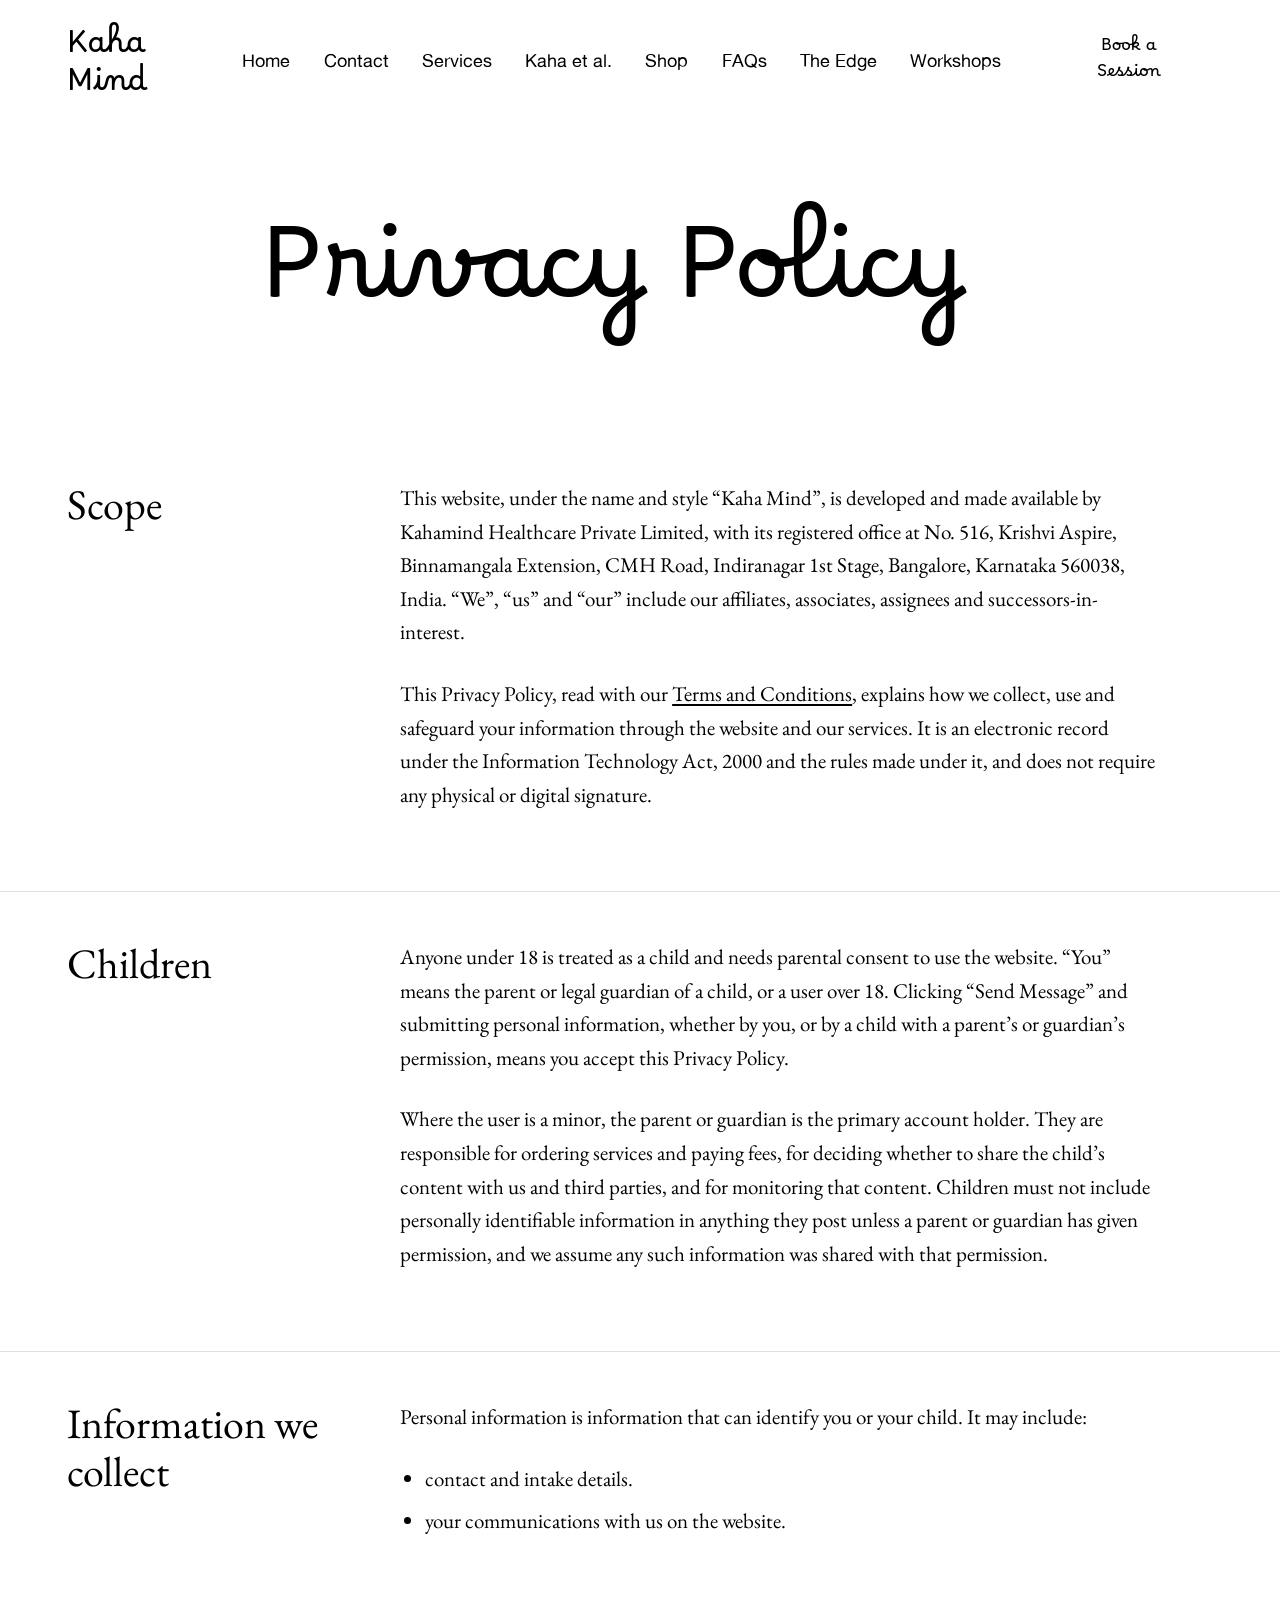
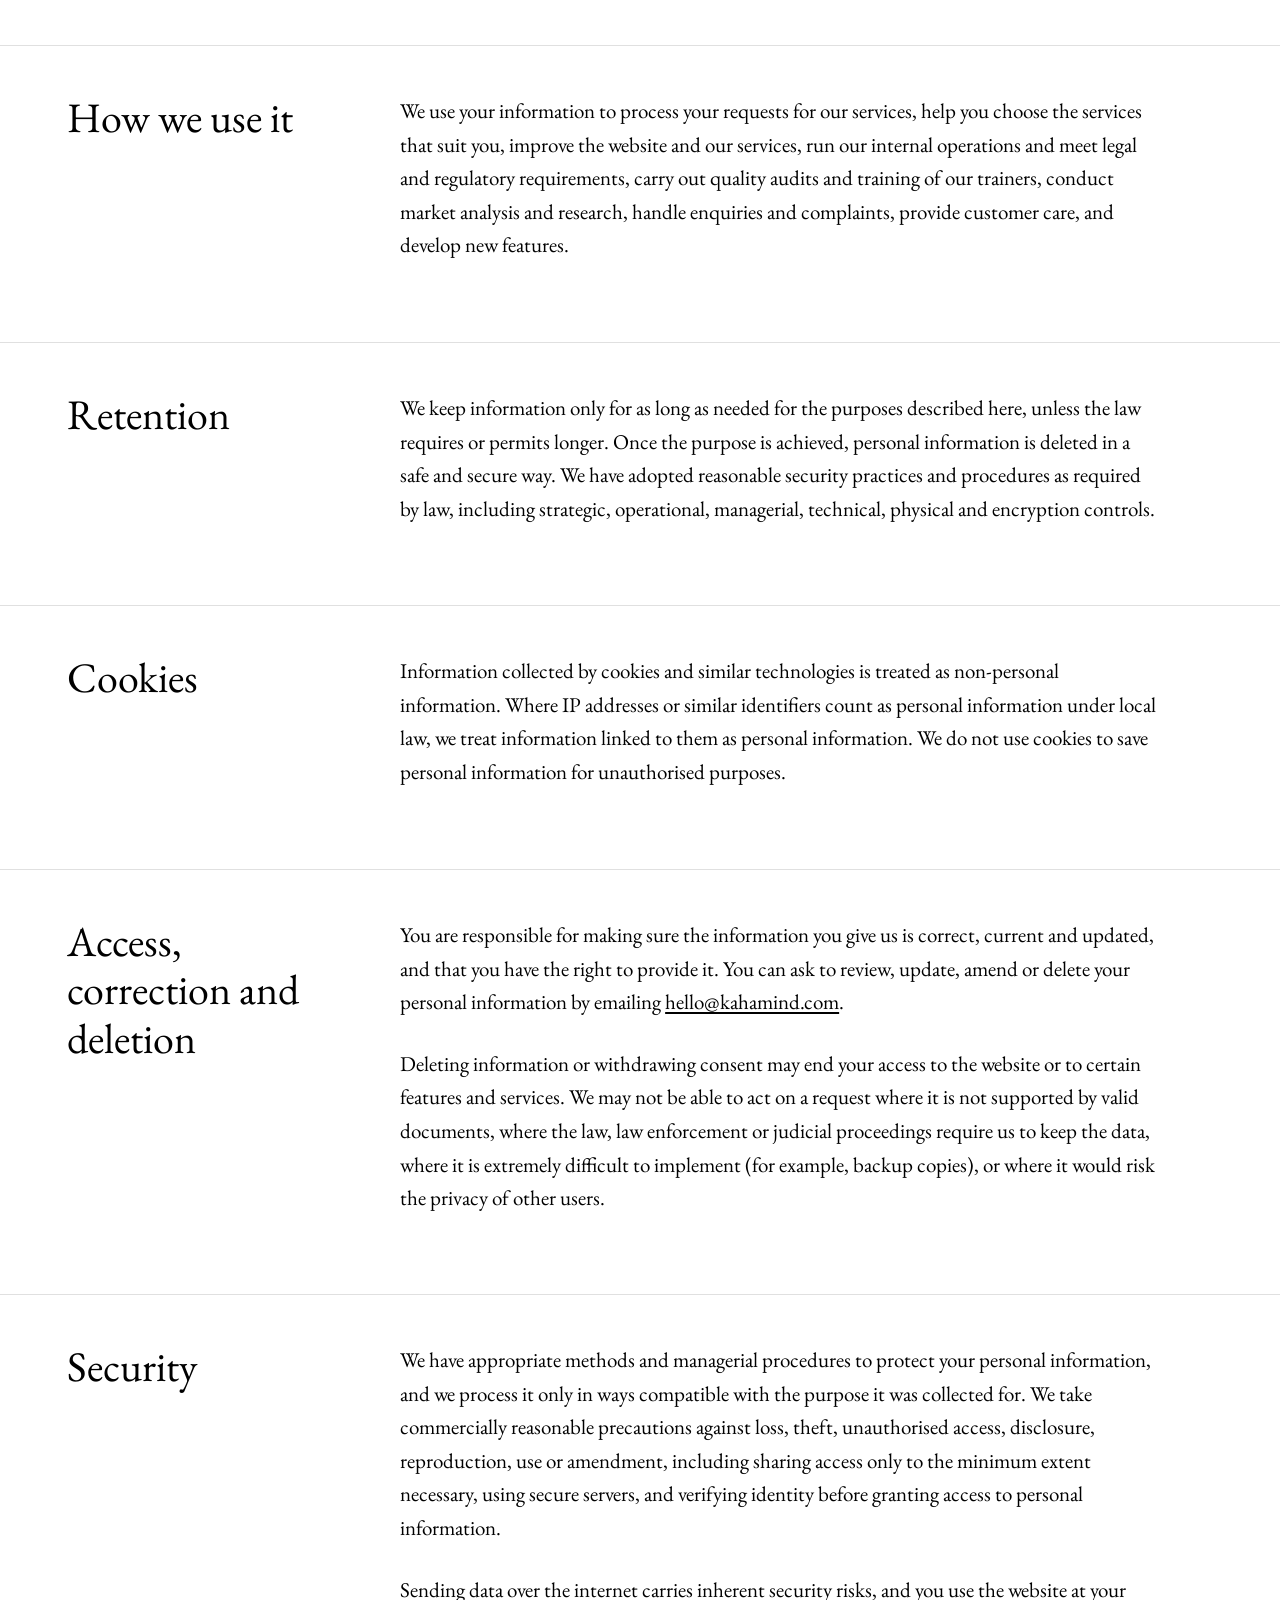
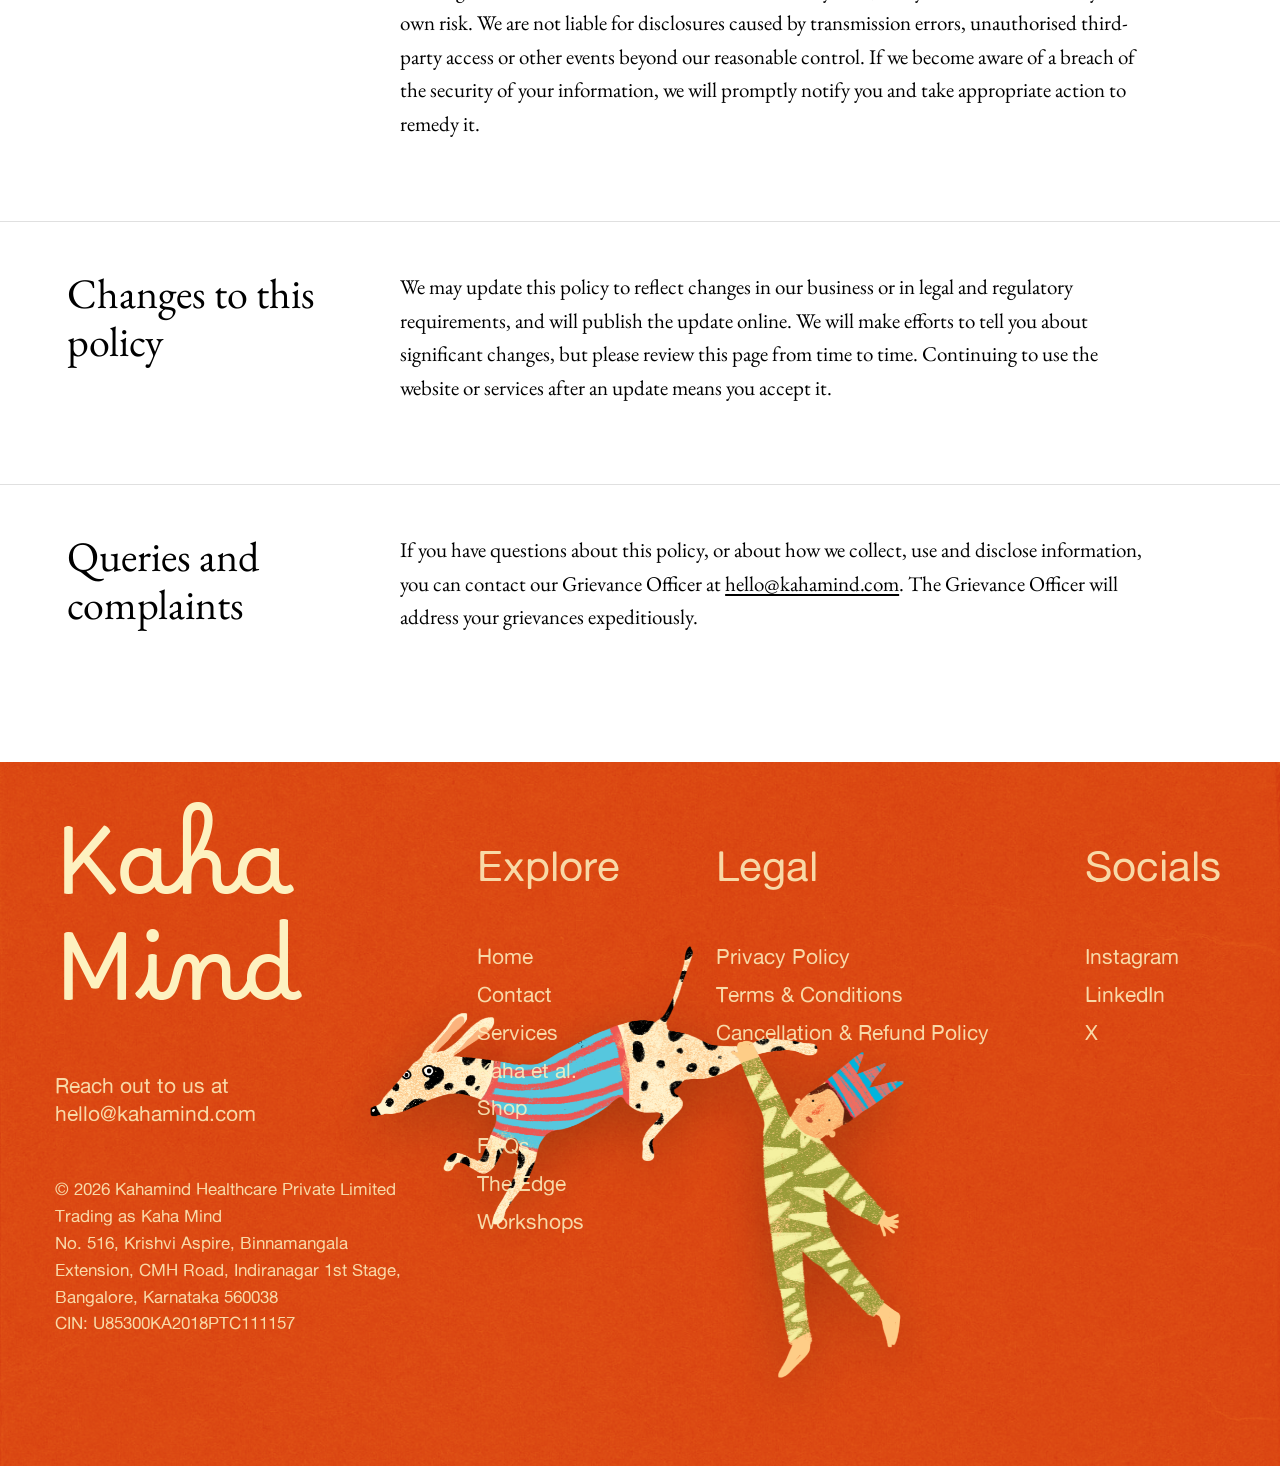
==== commit f512314b: "Add files via upload" ====
--- a/privacy-policy.html
+++ b/privacy-policy.html
@@ -71,7 +71,7 @@
     <article class="faq-entry" data-reveal>
       <h2 class="faq-question">Children</h2>
       <div class="faq-answer">
-        <p>Anyone under 18 is treated as a child and needs parental consent to use the website. &ldquo;You&rdquo; means the parent or legal guardian of a child, or a user over 18. Clicking &ldquo;I agree&rdquo; and submitting personal information, whether by you, or by a child with a parent&rsquo;s or guardian&rsquo;s permission, means you accept this Privacy Policy.</p>
+        <p>Anyone under 18 is treated as a child and needs parental consent to use the website. &ldquo;You&rdquo; means the parent or legal guardian of a child, or a user over 18. Clicking &ldquo;Send Message&rdquo; and submitting personal information, whether by you, or by a child with a parent&rsquo;s or guardian&rsquo;s permission, means you accept this Privacy Policy.</p>
         <p>Where the user is a minor, the parent or guardian is the primary account holder. They are responsible for ordering services and paying fees, for deciding whether to share the child&rsquo;s content with us and third parties, and for monitoring that content. Children must not include personally identifiable information in anything they post unless a parent or guardian has given permission, and we assume any such information was shared with that permission.</p>
       </div>
     </article>
